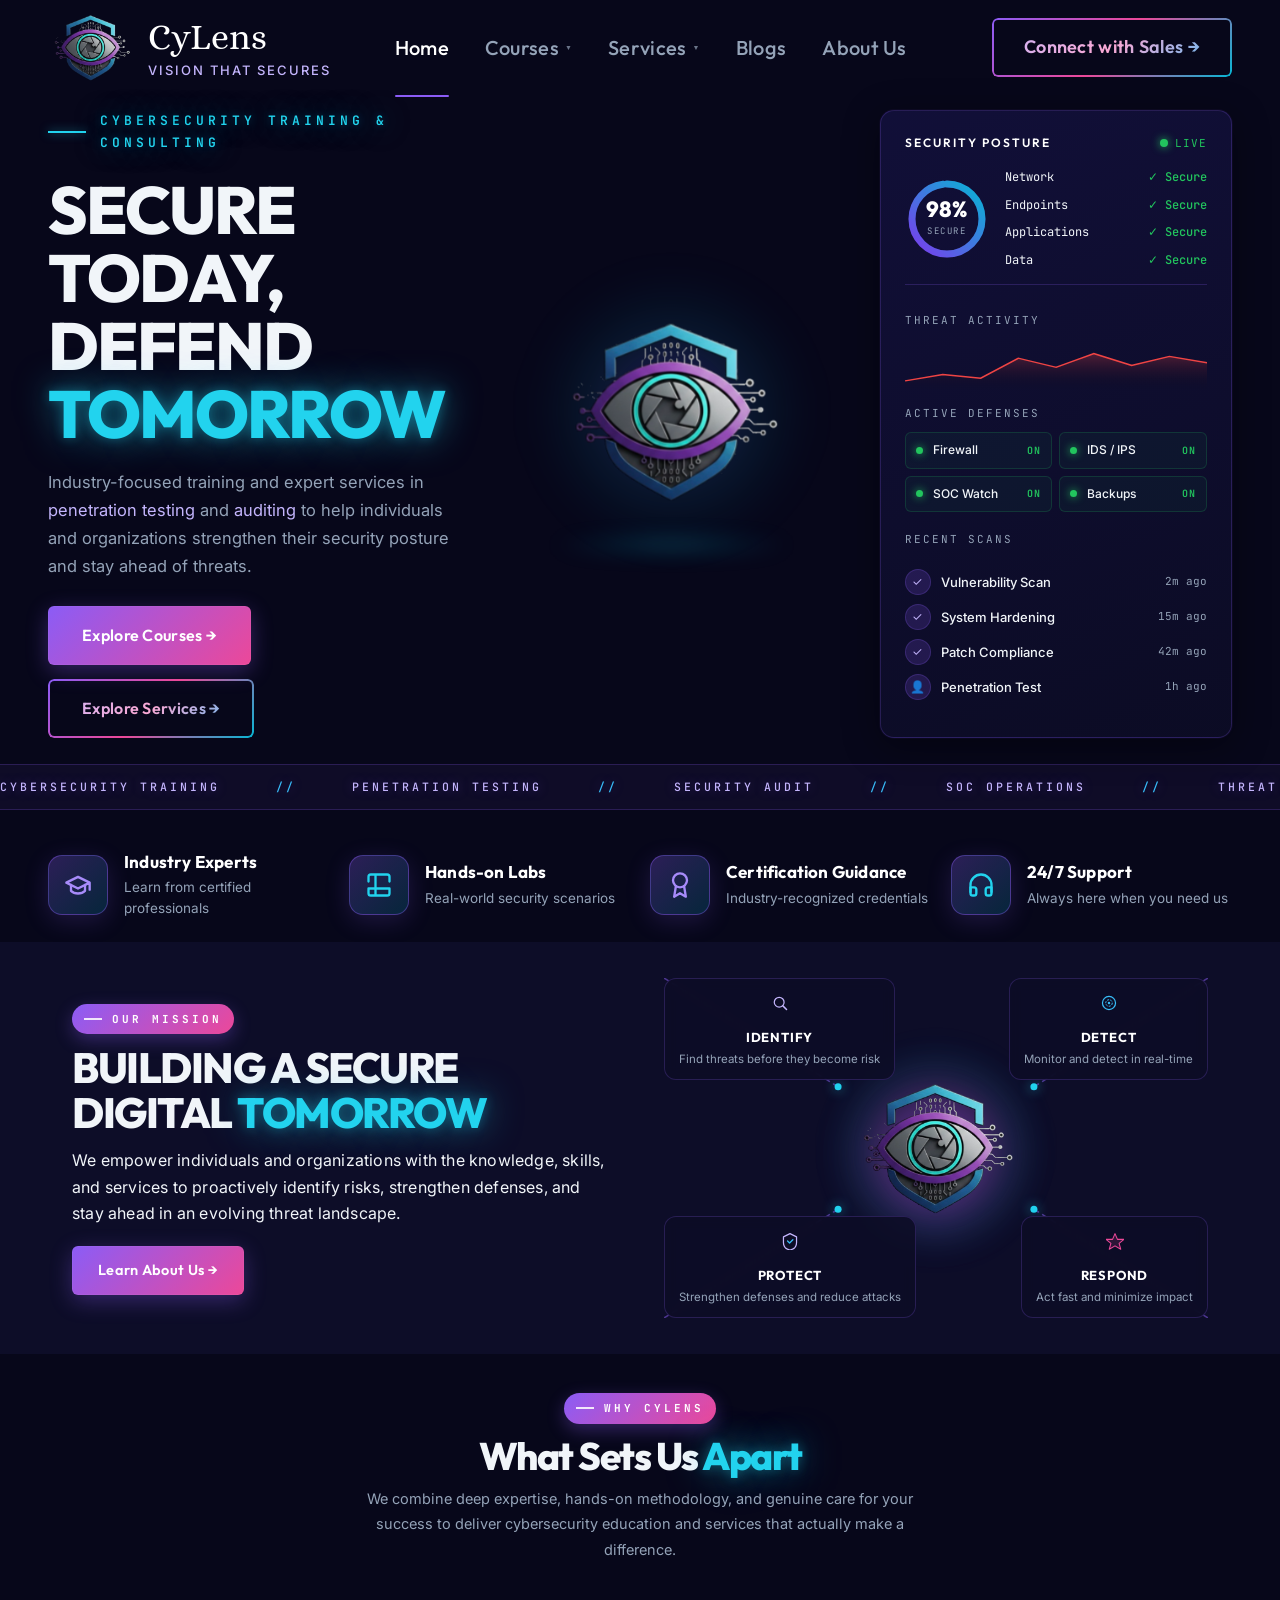
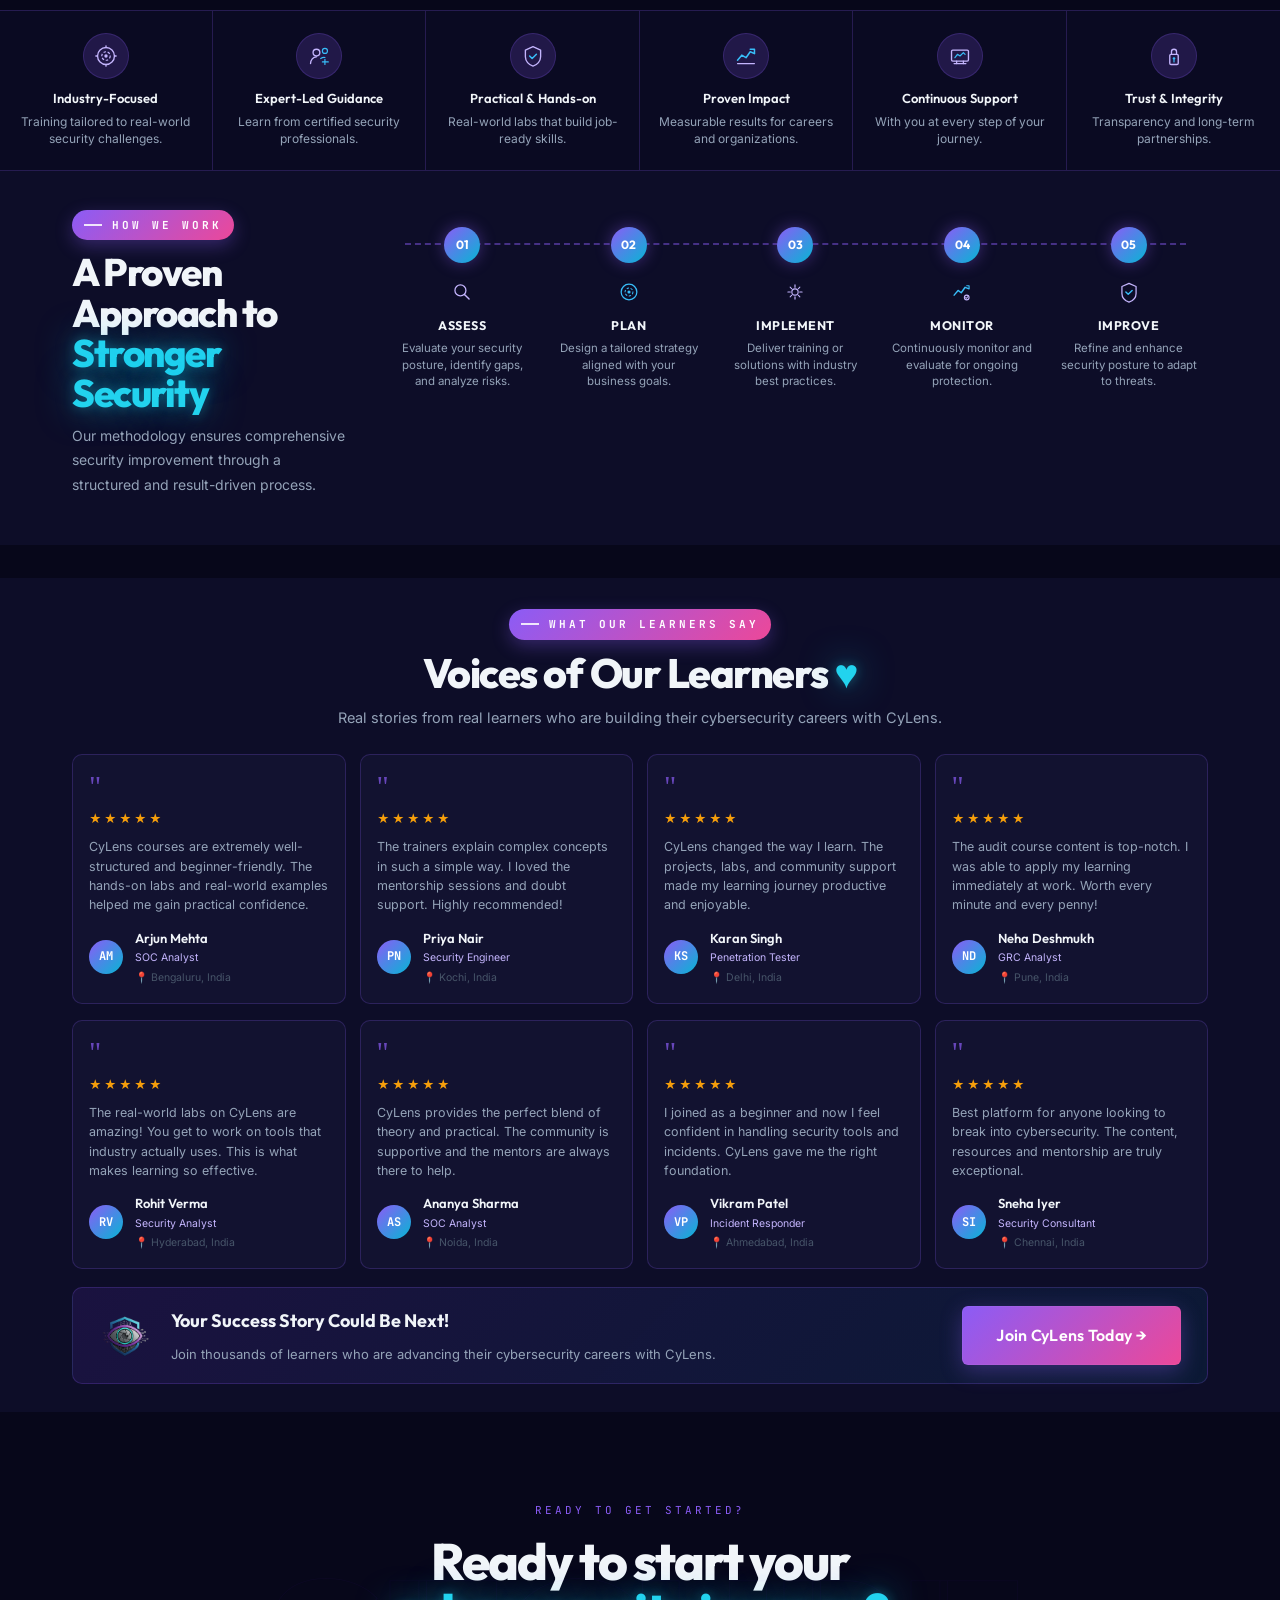
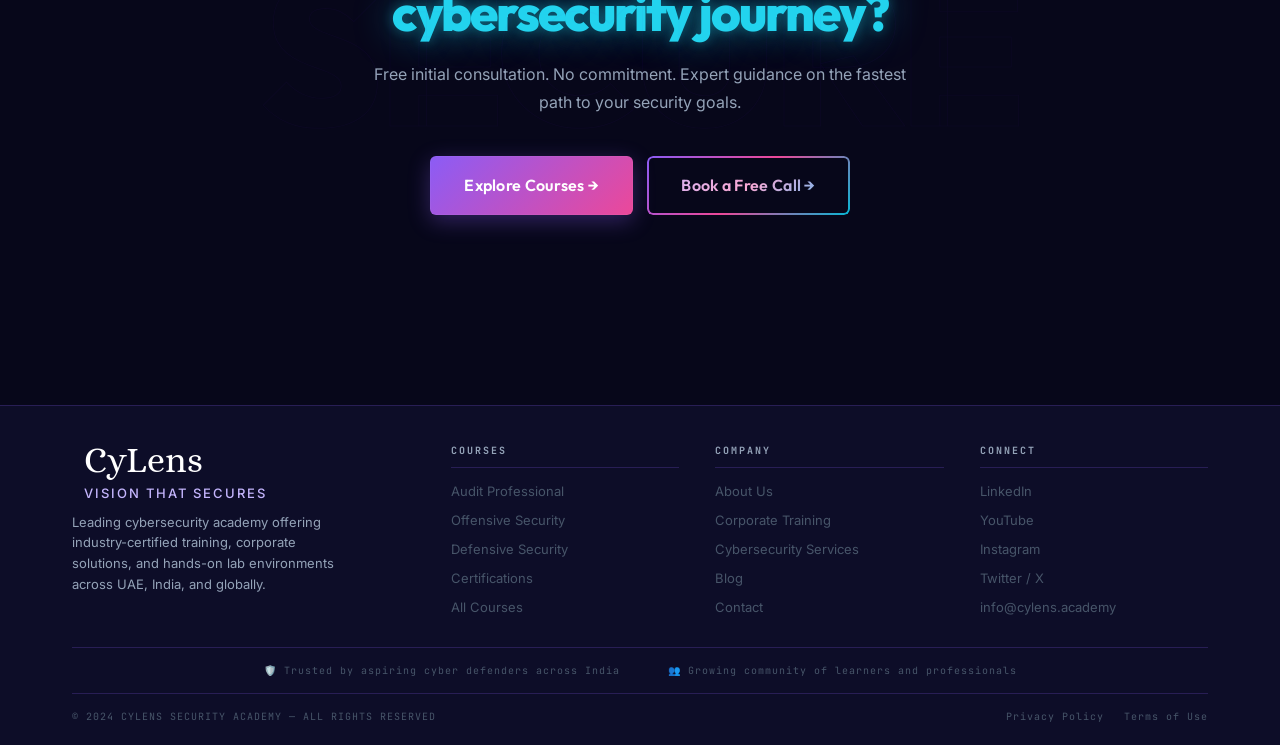
==== index.html @ 7a6d7691 "Home page: 4 viewport-snap screens for consistent layout across desktops Group the home page into fo" ====
<!DOCTYPE html>
<html lang="en" class="snap-home">
<head>
  <meta charset="UTF-8"/>
  <meta name="viewport" content="width=device-width, initial-scale=1.0"/>
  <title>CyLens — Vision That Secures</title>
  <link rel="preconnect" href="https://fonts.googleapis.com"/>
  <link rel="preconnect" href="https://fonts.gstatic.com" crossorigin/>
  <link href="https://fonts.googleapis.com/css2?family=Outfit:wght@300;400;600;700;800&family=Inter:wght@400;500&family=JetBrains+Mono:wght@400;500&display=swap" rel="stylesheet"/>
  <link rel="stylesheet" href="css/style.css"/>
</head>
<body>

<!-- ── NAVIGATION ── -->
<nav class="nav" id="main-nav">
  <a href="index.html" class="nav-logo">
    <img src="img/cylens-logo.png" alt="CyLens Logo" class="nav-logo-img"/>
    <div class="logo-text-wrap">
      <span class="logo-text">CyLens</span>
      <span class="logo-tagline">Vision That Secures</span>
    </div>
  </a>

  <nav class="nav-links" id="nav-links">
    <div class="nav-item">
      <a href="index.html" class="nav-link">Home</a>
    </div>
    <div class="nav-item has-dropdown">
      <button class="nav-trigger">Courses <span class="caret">▼</span></button>
      <div class="dropdown">
        <a href="courses.html">Audit Course</a>
        <a href="courses.html">Offensive Security</a>
        <a href="courses.html">Defensive Security</a>
      </div>
    </div>
    <div class="nav-item has-dropdown">
      <button class="nav-trigger">Services <span class="caret">▼</span></button>
      <div class="dropdown">
        <a href="services.html">Penetration Testing</a>
        <a href="services.html">Security Audit</a>
        <a href="services.html">SOC Services</a>
        <a href="services.html">Consulting</a>
      </div>
    </div>
    <div class="nav-item">
      <a href="blogs.html" class="nav-link">Blogs</a>
    </div>
    <div class="nav-item">
      <a href="about.html" class="nav-link">About Us</a>
    </div>
  </nav>

  <a href="contact.html" class="btn-cta">Connect with Sales →</a>
  <div class="nav-ham" id="nav-ham"><span></span><span></span><span></span></div>
</nav>

<!-- ── HERO ── -->
<section id="hero" class="screen screen-1">
  <div class="hero-main">
  <!-- Col 1: Text -->
  <div>
    <div class="hero-label">Cybersecurity Training &amp; Consulting</div>
    <h1 class="hero-title">
      SECURE TODAY,<br>DEFEND <span class="gradient-text">TOMORROW</span>
    </h1>
    <p class="hero-desc">
      Industry-focused training and expert services in <a href="services.html">penetration testing</a> and
      <a href="services.html">auditing</a> to help individuals and organizations strengthen their security posture
      and stay ahead of threats.
    </p>
    <div class="hero-ctas">
      <a href="courses.html" class="btn-primary">Explore Courses →</a>
      <a href="services.html" class="btn-outline">Explore Services →</a>
    </div>
  </div>

  <!-- Col 2: 3D Coin Logo -->
  <div class="hero-logo-col">
    <div class="cy-coin-wrap">
      <div class="cy-coin-glow"></div>
      <div class="cy-coin">
        <img src="img/cylens-logo.png" class="coin-face coin-front" alt="CyLens"/>
        <img src="img/cylens-logo.png" class="coin-face coin-back" alt="CyLens"/>
      </div>
    </div>
    <div class="hero-logo-platform"></div>
  </div>

  <!-- Col 3: Security Widget -->
  <div class="sec-widget">
    <div class="sw-header">
      <span class="sw-title">Security Posture</span>
      <span class="sw-live">Live</span>
    </div>

    <!-- Gauge -->
    <div class="sw-gauge">
      <div class="gauge-circle-wrap">
        <svg width="72" height="72" viewBox="0 0 72 72">
          <defs>
            <linearGradient id="gaugeGrad" x1="0%" y1="0%" x2="100%" y2="100%">
              <stop offset="0%" stop-color="#7c3aed"/>
              <stop offset="100%" stop-color="#06b6d4"/>
            </linearGradient>
          </defs>
          <!-- Base track -->
          <circle cx="36" cy="36" r="30" fill="none"
            stroke="rgba(124,58,237,0.2)" stroke-width="6"/>
          <!-- Progress (98%) circumference=188.5, 98%=184.7 -->
          <circle cx="36" cy="36" r="30" fill="none"
            stroke="url(#gaugeGrad)" stroke-width="6"
            stroke-dasharray="184.7 3.8"
            stroke-linecap="round"
            transform="rotate(-90 36 36)"/>
        </svg>
        <div class="gauge-center">
          <span class="gauge-pct">98%</span>
          <span class="gauge-lbl">Secure</span>
        </div>
      </div>
      <div class="gauge-rows">
        <div class="gauge-row">
          <span class="gauge-row-label">Network</span>
          <span class="gauge-row-val">✓ Secure</span>
        </div>
        <div class="gauge-row">
          <span class="gauge-row-label">Endpoints</span>
          <span class="gauge-row-val">✓ Secure</span>
        </div>
        <div class="gauge-row">
          <span class="gauge-row-label">Applications</span>
          <span class="gauge-row-val">✓ Secure</span>
        </div>
        <div class="gauge-row">
          <span class="gauge-row-label">Data</span>
          <span class="gauge-row-val">✓ Secure</span>
        </div>
      </div>
    </div>

    <!-- Threat Chart -->
    <div class="sw-section-title">Threat Activity</div>
    <svg class="threat-chart" height="55" viewBox="0 0 200 55" preserveAspectRatio="none">
      <defs>
        <linearGradient id="threatFill" x1="0" y1="0" x2="0" y2="1">
          <stop offset="0%" stop-color="rgba(239,68,68,0.3)"/>
          <stop offset="100%" stop-color="transparent"/>
        </linearGradient>
      </defs>
      <polygon
        points="0,55 0,45 25,38 50,42 75,20 100,30 125,15 150,28 175,18 200,25 200,55"
        fill="url(#threatFill)"/>
      <polyline
        points="0,45 25,38 50,42 75,20 100,30 125,15 150,28 175,18 200,25"
        stroke="#ef4444" stroke-width="1.5" fill="none"/>
    </svg>

    <!-- Active Defenses -->
    <div class="sw-section-title" style="margin-top:14px;">Active Defenses</div>
    <div class="defense-grid">
      <div class="defense-item">
        <span class="defense-dot"></span>
        <span class="defense-label">Firewall</span>
        <span class="defense-status">ON</span>
      </div>
      <div class="defense-item">
        <span class="defense-dot"></span>
        <span class="defense-label">IDS / IPS</span>
        <span class="defense-status">ON</span>
      </div>
      <div class="defense-item">
        <span class="defense-dot"></span>
        <span class="defense-label">SOC Watch</span>
        <span class="defense-status">ON</span>
      </div>
      <div class="defense-item">
        <span class="defense-dot"></span>
        <span class="defense-label">Backups</span>
        <span class="defense-status">ON</span>
      </div>
    </div>

    <!-- Recent Scans -->
    <div class="sw-section-title" style="margin-top:18px;">Recent Scans</div>
    <div class="scan-list">
      <div class="scan-item">
        <div class="scan-icon">✓</div>
        <span class="scan-name">Vulnerability Scan</span>
        <span class="scan-time">2m ago</span>
      </div>
      <div class="scan-item">
        <div class="scan-icon">✓</div>
        <span class="scan-name">System Hardening</span>
        <span class="scan-time">15m ago</span>
      </div>
      <div class="scan-item">
        <div class="scan-icon">✓</div>
        <span class="scan-name">Patch Compliance</span>
        <span class="scan-time">42m ago</span>
      </div>
      <div class="scan-item">
        <div class="scan-icon">👤</div>
        <span class="scan-name">Penetration Test</span>
        <span class="scan-time">1h ago</span>
      </div>
    </div>
  </div>
  </div><!-- /.hero-main -->

  <!-- Marquee (inside hero so it shows in landing view) -->
  <div class="marquee-wrap hero-marquee">
    <div class="marquee-track" id="mtrack-hero"></div>
  </div>

  <!-- Stats Bar (inside hero so it shows in landing view) -->
  <div class="stats-bar">
    <div class="stat-item reveal">
      <div class="stat-icon">
        <svg viewBox="0 0 24 24" fill="none" stroke="#a78bfa" stroke-width="2" stroke-linecap="round" stroke-linejoin="round">
          <path d="M22 10v6M2 10l10-5 10 5-10 5z"/><path d="M6 12v5c3 3 9 3 12 0v-5"/>
        </svg>
      </div>
      <div class="stat-text">
        <strong>Industry Experts</strong>
        <span>Learn from certified professionals</span>
      </div>
    </div>
    <div class="stat-item reveal reveal-d1">
      <div class="stat-icon">
        <svg viewBox="0 0 24 24" fill="none" stroke="#22d3ee" stroke-width="2" stroke-linecap="round" stroke-linejoin="round">
          <path d="M9 3H5a2 2 0 0 0-2 2v4m6-6h10a2 2 0 0 1 2 2v4M9 3v18m0 0h10a2 2 0 0 0 2-2v-4M9 21H5a2 2 0 0 1-2-2v-4m0 0h18"/>
        </svg>
      </div>
      <div class="stat-text">
        <strong>Hands-on Labs</strong>
        <span>Real-world security scenarios</span>
      </div>
    </div>
    <div class="stat-item reveal reveal-d2">
      <div class="stat-icon">
        <svg viewBox="0 0 24 24" fill="none" stroke="#a78bfa" stroke-width="2" stroke-linecap="round" stroke-linejoin="round">
          <circle cx="12" cy="8" r="6"/><path d="M15.477 12.89L17 22l-5-3-5 3 1.523-9.11"/>
        </svg>
      </div>
      <div class="stat-text">
        <strong>Certification Guidance</strong>
        <span>Industry-recognized credentials</span>
      </div>
    </div>
    <div class="stat-item reveal reveal-d3">
      <div class="stat-icon">
        <svg viewBox="0 0 24 24" fill="none" stroke="#22d3ee" stroke-width="2" stroke-linecap="round" stroke-linejoin="round">
          <path d="M3 18v-6a9 9 0 0 1 18 0v6"/><path d="M21 19a2 2 0 0 1-2 2h-1a2 2 0 0 1-2-2v-3a2 2 0 0 1 2-2h3zM3 19a2 2 0 0 0 2 2h1a2 2 0 0 0 2-2v-3a2 2 0 0 0-2-2H3z"/>
        </svg>
      </div>
      <div class="stat-text">
        <strong>24/7 Support</strong>
        <span>Always here when you need us</span>
      </div>
    </div>
  </div>
</section>

<!-- ── SCREEN 2: Mission + What Sets Us Apart + How We Work ── -->
<div class="screen screen-2">

<!-- ── MISSION SECTION ── -->
<section class="section section-dark">
  <div class="mission-grid">
    <div class="reveal">
      <div class="s-label">Our Mission</div>
      <h2 class="s-title">BUILDING A SECURE<br>DIGITAL <span class="cyan">TOMORROW</span></h2>
      <p style="font-family:'Inter',sans-serif;font-size:19px;color:var(--text);line-height:1.78;letter-spacing:0.2px;margin-bottom:32px;max-width:560px;">
        We empower individuals and organizations with the knowledge, skills, and services to proactively
        identify risks, strengthen defenses, and stay ahead in an evolving threat landscape.
      </p>
      <a href="about.html" class="btn-primary">Learn About Us →</a>
    </div>
    <div class="shield-diagram reveal reveal-d2">
      <!-- Dashed connector lines from each card toward the center logo -->
      <svg class="shield-connectors" preserveAspectRatio="none">
        <line x1="0%" y1="0%" x2="32%" y2="32%"/>
        <line x1="100%" y1="0%" x2="68%" y2="32%"/>
        <line x1="0%" y1="100%" x2="32%" y2="68%"/>
        <line x1="100%" y1="100%" x2="68%" y2="68%"/>
        <circle cx="32%" cy="32%" r="3.5"/>
        <circle cx="68%" cy="32%" r="3.5"/>
        <circle cx="32%" cy="68%" r="3.5"/>
        <circle cx="68%" cy="68%" r="3.5"/>
      </svg>

      <!-- IDENTIFY -->
      <div class="quad-card top-left">
        <div class="quad-icon">
          <svg width="22" height="22" viewBox="0 0 22 22" fill="none">
            <circle cx="10" cy="10" r="6" stroke="#c4b5fd" stroke-width="1.5"/>
            <line x1="14.5" y1="14.5" x2="19" y2="19" stroke="#c4b5fd" stroke-width="1.8" stroke-linecap="round"/>
          </svg>
        </div>
        <div class="quad-title">Identify</div>
        <div class="quad-desc">Find threats before they become risk</div>
      </div>
      <!-- DETECT -->
      <div class="quad-card top-right">
        <div class="quad-icon">
          <svg width="22" height="22" viewBox="0 0 22 22" fill="none">
            <circle cx="11" cy="11" r="8" stroke="#38bdf8" stroke-width="1.5"/>
            <circle cx="11" cy="11" r="4" stroke="#38bdf8" stroke-width="1.2" stroke-dasharray="2.5 1.5"/>
            <circle cx="11" cy="11" r="1.5" fill="#38bdf8"/>
          </svg>
        </div>
        <div class="quad-title">Detect</div>
        <div class="quad-desc">Monitor and detect in real-time</div>
      </div>
      <!-- Center logo (hexagon removed; logo is the centerpiece) -->
      <div class="shield-center">
        <img src="img/cylens-logo.png" alt="CyLens"/>
      </div>
      <!-- PROTECT -->
      <div class="quad-card bot-left">
        <div class="quad-icon">
          <svg width="22" height="22" viewBox="0 0 22 22" fill="none">
            <path d="M11 2L3 6v7c0 4.5 3.5 8 8 9 4.5-1 8-4.5 8-9V6L11 2z" stroke="#c4b5fd" stroke-width="1.5" stroke-linejoin="round"/>
            <path d="M8 11l2.5 2.5 4-4" stroke="#38bdf8" stroke-width="1.6" stroke-linecap="round" stroke-linejoin="round"/>
          </svg>
        </div>
        <div class="quad-title">Protect</div>
        <div class="quad-desc">Strengthen defenses and reduce attacks</div>
      </div>
      <!-- RESPOND -->
      <div class="quad-card bot-right">
        <div class="quad-icon">
          <svg width="22" height="22" viewBox="0 0 22 22" fill="none">
            <polygon points="11,2 14,9 22,9 16,14 18,21 11,17 4,21 6,14 0,9 8,9" stroke="#ec4899" stroke-width="1.3" fill="rgba(236,72,153,0.15)" stroke-linejoin="round"/>
          </svg>
        </div>
        <div class="quad-title">Respond</div>
        <div class="quad-desc">Act fast and minimize impact</div>
      </div>
    </div>
  </div>
</section>

<!-- ── FEATURES — WHY CYLENS ── -->
<section class="section" style="padding-bottom:0;">
  <div class="reveal" style="margin-bottom:48px;text-align:center;">
    <div class="s-label" style="justify-content:center;display:inline-flex;">Why CyLens</div>
    <h2 class="s-title" style="text-align:center;">What Sets Us <span class="purple">Apart</span></h2>
    <p class="s-sub" style="text-align:center;margin:0 auto;">We combine deep expertise, hands-on methodology, and genuine care for your success to deliver cybersecurity education and services that actually make a difference.</p>
  </div>
</section>
<div class="features-grid features-grid-row">
  <div class="feature-item reveal">
    <div class="feature-icon">
      <svg viewBox="0 0 26 26" fill="none" xmlns="http://www.w3.org/2000/svg">
        <circle cx="13" cy="13" r="10" stroke="#c4b5fd" stroke-width="1.6"/>
        <circle cx="13" cy="13" r="5" stroke="#c4b5fd" stroke-width="1.4" stroke-dasharray="3 2"/>
        <circle cx="13" cy="13" r="2" fill="#c4b5fd"/>
        <line x1="13" y1="3" x2="13" y2="1" stroke="#c4b5fd" stroke-width="1.5" stroke-linecap="round"/>
        <line x1="13" y1="25" x2="13" y2="23" stroke="#c4b5fd" stroke-width="1.5" stroke-linecap="round"/>
        <line x1="3" y1="13" x2="1" y2="13" stroke="#c4b5fd" stroke-width="1.5" stroke-linecap="round"/>
        <line x1="25" y1="13" x2="23" y2="13" stroke="#c4b5fd" stroke-width="1.5" stroke-linecap="round"/>
      </svg>
    </div>
    <div class="feature-title">Industry-Focused</div>
    <p class="feature-desc">Training tailored to real-world security challenges.</p>
  </div>
  <div class="feature-item reveal reveal-d1">
    <div class="feature-icon">
      <svg viewBox="0 0 26 26" fill="none" xmlns="http://www.w3.org/2000/svg">
        <circle cx="10" cy="9" r="4" stroke="#c4b5fd" stroke-width="1.6"/>
        <circle cx="20" cy="7" r="3" stroke="#38bdf8" stroke-width="1.4"/>
        <path d="M3 22c0-4.4 3.1-8 7-8" stroke="#c4b5fd" stroke-width="1.6" stroke-linecap="round"/>
        <path d="M15 16c1.5-1 3.5-1.5 5-1.2" stroke="#38bdf8" stroke-width="1.4" stroke-linecap="round"/>
        <line x1="17" y1="20" x2="24" y2="20" stroke="#38bdf8" stroke-width="1.4" stroke-linecap="round"/>
        <line x1="20" y1="17" x2="20" y2="23" stroke="#38bdf8" stroke-width="1.4" stroke-linecap="round"/>
      </svg>
    </div>
    <div class="feature-title">Expert-Led Guidance</div>
    <p class="feature-desc">Learn from certified security professionals.</p>
  </div>
  <div class="feature-item reveal reveal-d2">
    <div class="feature-icon">
      <svg viewBox="0 0 26 26" fill="none" xmlns="http://www.w3.org/2000/svg">
        <path d="M13 2L4 6v8c0 5 4 9.5 9 11 5-1.5 9-6 9-11V6L13 2z" stroke="#c4b5fd" stroke-width="1.6" stroke-linejoin="round"/>
        <path d="M9 13l3 3 5-5" stroke="#38bdf8" stroke-width="1.8" stroke-linecap="round" stroke-linejoin="round"/>
      </svg>
    </div>
    <div class="feature-title">Practical &amp; Hands-on</div>
    <p class="feature-desc">Real-world labs that build job-ready skills.</p>
  </div>
  <div class="feature-item reveal">
    <div class="feature-icon">
      <svg viewBox="0 0 26 26" fill="none" xmlns="http://www.w3.org/2000/svg">
        <polyline points="3,18 8,12 13,15 18,8 23,10" stroke="#38bdf8" stroke-width="1.8" stroke-linecap="round" stroke-linejoin="round" fill="none"/>
        <polyline points="18,5 23,5 23,10" stroke="#38bdf8" stroke-width="1.8" stroke-linecap="round" stroke-linejoin="round"/>
        <line x1="3" y1="22" x2="23" y2="22" stroke="#c4b5fd" stroke-width="1.4" stroke-linecap="round"/>
      </svg>
    </div>
    <div class="feature-title">Proven Impact</div>
    <p class="feature-desc">Measurable results for careers and organizations.</p>
  </div>
  <div class="feature-item reveal reveal-d1">
    <div class="feature-icon">
      <svg viewBox="0 0 26 26" fill="none" xmlns="http://www.w3.org/2000/svg">
        <rect x="3" y="6" width="20" height="13" rx="1.5" stroke="#c4b5fd" stroke-width="1.6"/>
        <line x1="9" y1="19" x2="9" y2="22" stroke="#c4b5fd" stroke-width="1.5" stroke-linecap="round"/>
        <line x1="17" y1="19" x2="17" y2="22" stroke="#c4b5fd" stroke-width="1.5" stroke-linecap="round"/>
        <line x1="6" y1="22" x2="20" y2="22" stroke="#c4b5fd" stroke-width="1.5" stroke-linecap="round"/>
        <polyline points="7,15 10,11 13,13 17,9 19,11" stroke="#38bdf8" stroke-width="1.4" stroke-linecap="round" stroke-linejoin="round" fill="none"/>
      </svg>
    </div>
    <div class="feature-title">Continuous Support</div>
    <p class="feature-desc">With you at every step of your journey.</p>
  </div>
  <div class="feature-item reveal reveal-d2">
    <div class="feature-icon">
      <svg viewBox="0 0 26 26" fill="none" xmlns="http://www.w3.org/2000/svg">
        <rect x="8" y="11" width="10" height="12" rx="1.5" stroke="#c4b5fd" stroke-width="1.6"/>
        <path d="M10 11V8a3 3 0 0 1 6 0v3" stroke="#c4b5fd" stroke-width="1.6" stroke-linecap="round"/>
        <circle cx="13" cy="16" r="1.5" fill="#38bdf8"/>
        <line x1="13" y1="17.5" x2="13" y2="20" stroke="#38bdf8" stroke-width="1.4" stroke-linecap="round"/>
      </svg>
    </div>
    <div class="feature-title">Trust &amp; Integrity</div>
    <p class="feature-desc">Transparency and long-term partnerships.</p>
  </div>
</div>

<!-- ── HOW WE WORK ── -->
<section class="section section-dark">
  <div class="how-section-inner">
    <!-- Left: title + description -->
    <div class="how-text reveal">
      <div class="s-label">How We Work</div>
      <h2 class="s-title" style="font-size:clamp(26px,3vw,42px);">A Proven Approach to <span class="purple">Stronger Security</span></h2>
      <p class="s-sub" style="font-size:14px;max-width:100%;">Our methodology ensures comprehensive security improvement through a structured and result-driven process.</p>
    </div>
    <!-- Right: horizontal timeline -->
    <div class="how-timeline">
      <div class="how-timeline-line"></div>
      <div class="how-steps">
        <div class="process-step reveal">
          <div class="step-circle">01</div>
          <div class="step-icon">
            <svg viewBox="0 0 28 28" fill="none" xmlns="http://www.w3.org/2000/svg">
              <circle cx="12" cy="12" r="7" stroke="#c4b5fd" stroke-width="1.6"/>
              <line x1="17.5" y1="17.5" x2="23" y2="23" stroke="#c4b5fd" stroke-width="1.8" stroke-linecap="round"/>
            </svg>
          </div>
          <div class="step-title">Assess</div>
          <p class="step-desc">Evaluate your security posture, identify gaps, and analyze risks.</p>
        </div>
        <div class="process-step reveal reveal-d1">
          <div class="step-circle">02</div>
          <div class="step-icon">
            <svg viewBox="0 0 28 28" fill="none" xmlns="http://www.w3.org/2000/svg">
              <circle cx="14" cy="14" r="10" stroke="#38bdf8" stroke-width="1.6"/>
              <circle cx="14" cy="14" r="5" stroke="#38bdf8" stroke-width="1.3" stroke-dasharray="3 2"/>
              <circle cx="14" cy="14" r="2" fill="#38bdf8"/>
            </svg>
          </div>
          <div class="step-title">Plan</div>
          <p class="step-desc">Design a tailored strategy aligned with your business goals.</p>
        </div>
        <div class="process-step reveal reveal-d2">
          <div class="step-circle">03</div>
          <div class="step-icon">
            <svg viewBox="0 0 28 28" fill="none" xmlns="http://www.w3.org/2000/svg">
              <circle cx="14" cy="14" r="4" stroke="#c4b5fd" stroke-width="1.4"/>
              <path d="M14 5v3M14 20v3M5 14h3M20 14h3" stroke="#c4b5fd" stroke-width="1.5" stroke-linecap="round"/>
              <path d="M7.8 7.8l2.1 2.1M18.1 18.1l2.1 2.1M7.8 20.2l2.1-2.1M18.1 9.9l2.1-2.1" stroke="#c4b5fd" stroke-width="1.3" stroke-linecap="round"/>
            </svg>
          </div>
          <div class="step-title">Implement</div>
          <p class="step-desc">Deliver training or solutions with industry best practices.</p>
        </div>
        <div class="process-step reveal reveal-d3">
          <div class="step-circle">04</div>
          <div class="step-icon">
            <svg viewBox="0 0 28 28" fill="none" xmlns="http://www.w3.org/2000/svg">
              <polyline points="4,18 9,12 13,15 18,8 23,10" stroke="#38bdf8" stroke-width="1.8" stroke-linecap="round" stroke-linejoin="round" fill="none"/>
              <path d="M20 6l3 0 0 3" stroke="#38bdf8" stroke-width="1.5" stroke-linecap="round" stroke-linejoin="round"/>
              <circle cx="20" cy="21" r="3" stroke="#c4b5fd" stroke-width="1.4"/>
              <path d="M18.5 21l1 1 2-2" stroke="#c4b5fd" stroke-width="1.3" stroke-linecap="round" stroke-linejoin="round"/>
            </svg>
          </div>
          <div class="step-title">Monitor</div>
          <p class="step-desc">Continuously monitor and evaluate for ongoing protection.</p>
        </div>
        <div class="process-step reveal reveal-d4">
          <div class="step-circle">05</div>
          <div class="step-icon">
            <svg viewBox="0 0 28 28" fill="none" xmlns="http://www.w3.org/2000/svg">
              <path d="M14 3L5 7v9c0 5.5 4.5 9.5 9 11 4.5-1.5 9-5.5 9-11V7L14 3z" stroke="#c4b5fd" stroke-width="1.6" stroke-linejoin="round"/>
              <path d="M10 14l3 3 5-5" stroke="#38bdf8" stroke-width="1.8" stroke-linecap="round" stroke-linejoin="round"/>
            </svg>
          </div>
          <div class="step-title">Improve</div>
          <p class="step-desc">Refine and enhance security posture to adapt to threats.</p>
        </div>
      </div>
    </div>
  </div>
</section>

</div><!-- /.screen-2 -->

<!-- ── SCREEN 3: Testimonials ── -->
<div class="screen screen-3">

<!-- ── TESTIMONIALS ── -->
<section class="testimonials-section">
  <div class="reveal" style="text-align:center;margin-bottom:12px;">
    <div class="s-label" style="justify-content:center;">What Our Learners Say</div>
    <h2 class="s-title" style="text-align:center;">Voices of Our Learners <span class="purple">♥</span></h2>
    <p class="s-sub" style="text-align:center;margin:0 auto 48px;">Real stories from real learners who are building their cybersecurity careers with CyLens.</p>
  </div>

  <!-- Row 1 -->
  <div class="testi-grid">
    <div class="testi-card reveal">
      <span class="quote-mark">"</span>
      <div class="testi-stars">★★★★★</div>
      <p class="testi-text">CyLens courses are extremely well-structured and beginner-friendly. The hands-on labs and real-world examples helped me gain practical confidence.</p>
      <div class="testi-footer">
        <div class="testi-avatar">AM</div>
        <div>
          <div class="testi-name">Arjun Mehta</div>
          <div class="testi-role">SOC Analyst</div>
          <div class="testi-location">📍 Bengaluru, India</div>
        </div>
      </div>
    </div>
    <div class="testi-card reveal reveal-d1">
      <span class="quote-mark">"</span>
      <div class="testi-stars">★★★★★</div>
      <p class="testi-text">The trainers explain complex concepts in such a simple way. I loved the mentorship sessions and doubt support. Highly recommended!</p>
      <div class="testi-footer">
        <div class="testi-avatar">PN</div>
        <div>
          <div class="testi-name">Priya Nair</div>
          <div class="testi-role">Security Engineer</div>
          <div class="testi-location">📍 Kochi, India</div>
        </div>
      </div>
    </div>
    <div class="testi-card reveal reveal-d2">
      <span class="quote-mark">"</span>
      <div class="testi-stars">★★★★★</div>
      <p class="testi-text">CyLens changed the way I learn. The projects, labs, and community support made my learning journey productive and enjoyable.</p>
      <div class="testi-footer">
        <div class="testi-avatar">KS</div>
        <div>
          <div class="testi-name">Karan Singh</div>
          <div class="testi-role">Penetration Tester</div>
          <div class="testi-location">📍 Delhi, India</div>
        </div>
      </div>
    </div>
    <div class="testi-card reveal reveal-d3">
      <span class="quote-mark">"</span>
      <div class="testi-stars">★★★★★</div>
      <p class="testi-text">The audit course content is top-notch. I was able to apply my learning immediately at work. Worth every minute and every penny!</p>
      <div class="testi-footer">
        <div class="testi-avatar">ND</div>
        <div>
          <div class="testi-name">Neha Deshmukh</div>
          <div class="testi-role">GRC Analyst</div>
          <div class="testi-location">📍 Pune, India</div>
        </div>
      </div>
    </div>
  </div>

  <!-- Row 2 -->
  <div class="testi-row2" style="margin-top:16px;">
    <div class="testi-card reveal">
      <span class="quote-mark">"</span>
      <div class="testi-stars">★★★★★</div>
      <p class="testi-text">The real-world labs on CyLens are amazing! You get to work on tools that industry actually uses. This is what makes learning so effective.</p>
      <div class="testi-footer">
        <div class="testi-avatar">RV</div>
        <div>
          <div class="testi-name">Rohit Verma</div>
          <div class="testi-role">Security Analyst</div>
          <div class="testi-location">📍 Hyderabad, India</div>
        </div>
      </div>
    </div>
    <div class="testi-card reveal reveal-d1">
      <span class="quote-mark">"</span>
      <div class="testi-stars">★★★★★</div>
      <p class="testi-text">CyLens provides the perfect blend of theory and practical. The community is supportive and the mentors are always there to help.</p>
      <div class="testi-footer">
        <div class="testi-avatar">AS</div>
        <div>
          <div class="testi-name">Ananya Sharma</div>
          <div class="testi-role">SOC Analyst</div>
          <div class="testi-location">📍 Noida, India</div>
        </div>
      </div>
    </div>
    <div class="testi-card reveal reveal-d2">
      <span class="quote-mark">"</span>
      <div class="testi-stars">★★★★★</div>
      <p class="testi-text">I joined as a beginner and now I feel confident in handling security tools and incidents. CyLens gave me the right foundation.</p>
      <div class="testi-footer">
        <div class="testi-avatar">VP</div>
        <div>
          <div class="testi-name">Vikram Patel</div>
          <div class="testi-role">Incident Responder</div>
          <div class="testi-location">📍 Ahmedabad, India</div>
        </div>
      </div>
    </div>
    <div class="testi-card reveal reveal-d3">
      <span class="quote-mark">"</span>
      <div class="testi-stars">★★★★★</div>
      <p class="testi-text">Best platform for anyone looking to break into cybersecurity. The content, resources and mentorship are truly exceptional.</p>
      <div class="testi-footer">
        <div class="testi-avatar">SI</div>
        <div>
          <div class="testi-name">Sneha Iyer</div>
          <div class="testi-role">Security Consultant</div>
          <div class="testi-location">📍 Chennai, India</div>
        </div>
      </div>
    </div>
  </div>

  <!-- CTA Banner -->
  <div class="testi-cta reveal" style="margin-top:32px;">
    <div class="testi-cta-text" style="display:flex;align-items:center;gap:20px;">
      <img src="img/cylens-logo.png" alt="CyLens" style="width:52px;height:52px;object-fit:contain;flex-shrink:0;"/>
      <div>
        <h3>Your Success Story Could Be <span class="purple">Next!</span></h3>
        <p>Join thousands of learners who are advancing their cybersecurity careers with CyLens.</p>
      </div>
    </div>
    <a href="courses.html" class="btn-primary">Join CyLens Today →</a>
  </div>
</section>

</div><!-- /.screen-3 -->

<!-- ── SCREEN 4: CTA + Footer ── -->
<div class="screen screen-4">

<!-- ── CTA ── -->
<section id="page-cta">
  <span class="cta-label">Ready to Get Started?</span>
  <h2 class="cta-title s-title">Ready to start your<br><span class="cyan">cybersecurity journey?</span></h2>
  <p class="cta-sub">Free initial consultation. No commitment. Expert guidance on the fastest path to your security goals.</p>
  <div class="cta-btns">
    <a href="courses.html" class="btn-primary">Explore Courses →</a>
    <a href="contact.html" class="btn-outline">Book a Free Call →</a>
  </div>
</section>

<!-- ── FOOTER ── -->
<footer>
  <div class="footer-grid">
    <!-- Col 1 -->
    <div>
      <a href="index.html" class="footer-logo">
        <div class="logo-icon">
          <svg viewBox="0 0 22 22" fill="none">
            <ellipse cx="11" cy="11" rx="9" ry="5.5" stroke="white" stroke-width="1.5"/>
            <circle cx="11" cy="11" r="3.5" fill="white" opacity=".9"/>
            <circle cx="11" cy="11" r="1.5" fill="#07071a"/>
          </svg>
        </div>
        <div class="logo-text-wrap">
          <span class="logo-text">CyLens</span>
          <span class="logo-tagline">Vision That Secures</span>
        </div>
      </a>
      <p class="footer-about">Leading cybersecurity academy offering industry-certified training, corporate solutions, and hands-on lab environments across UAE, India, and globally.</p>
    </div>
    <!-- Col 2 -->
    <div class="footer-col">
      <h4>Courses</h4>
      <a href="courses.html">Audit Professional</a>
      <a href="courses.html">Offensive Security</a>
      <a href="courses.html">Defensive Security</a>
      <a href="courses.html">Certifications</a>
      <a href="courses.html">All Courses</a>
    </div>
    <!-- Col 3 -->
    <div class="footer-col">
      <h4>Company</h4>
      <a href="about.html">About Us</a>
      <a href="corporate.html">Corporate Training</a>
      <a href="services.html">Cybersecurity Services</a>
      <a href="blogs.html">Blog</a>
      <a href="contact.html">Contact</a>
    </div>
    <!-- Col 4 -->
    <div class="footer-col">
      <h4>Connect</h4>
      <a href="#">LinkedIn</a>
      <a href="#">YouTube</a>
      <a href="#">Instagram</a>
      <a href="#">Twitter / X</a>
      <a href="mailto:info@cylens.academy">info@cylens.academy</a>
    </div>
  </div>

  <div class="footer-trust">
    <div class="footer-trust-item">🛡️ Trusted by aspiring cyber defenders across India</div>
    <div class="footer-trust-item">👥 Growing community of learners and professionals</div>
  </div>

  <div class="footer-bottom">
    <span class="footer-copy">© 2024 CYLENS SECURITY ACADEMY — ALL RIGHTS RESERVED</span>
    <div class="footer-legal">
      <a href="#">Privacy Policy</a>
      <a href="#">Terms of Use</a>
    </div>
  </div>
</footer>

</div><!-- /.screen-4 -->

<script src="js/main.js"></script>
<script>
  /* Marquee build */
  buildMarquee('mtrack-hero', [
    'Cybersecurity Training','Penetration Testing','Security Audit',
    'SOC Operations','Threat Detection','Incident Response',
    'Ethical Hacking','Security Consulting','CyLens Academy','Defensive Security'
  ]);
</script>
</body>
</html>
---- css/style.css ----
/* ============================================================
   CYLENS — Global Stylesheet
   Brand: CyLens | "Vision That Secures"
   Colors: Purple/Cyan/Pink on deep-navy dark background
   ============================================================ */

@import url('https://fonts.googleapis.com/css2?family=Alice&display=swap');

/* ── DESIGN TOKENS ── */
:root {
  --bg:           #07071a;
  --surface:      #0d0d28;
  --card:         #121230;
  --purple:       #8b5cf6;
  --purple-light: #c4b5fd;
  --purple-dark:  #6d28d9;
  --cyan:         #06b6d4;
  --cyan-light:   #38bdf8;
  --pink:         #ec4899;
  --text:         #f1f5f9;
  --muted:        #94a3b8;
  --dim:          #475569;
  --border:       rgba(139,92,246,0.22);
  --border2:      rgba(139,92,246,0.55);
  --glow-p:       0 0 36px rgba(139,92,246,0.50);
  --glow-c:       0 0 36px rgba(6,182,212,0.45);
}

/* ── RESET ── */
*, *::before, *::after {
  margin: 0;
  padding: 0;
  box-sizing: border-box;
}
html {
  scroll-behavior: smooth;
  scroll-padding-top: 0;
}
body {
  background: var(--bg);
  color: var(--text);
  font-family: 'Inter', sans-serif;
  font-size: 16px;
  line-height: 1.7;
  overflow-x: hidden;
}

/* ── HOMEPAGE 4-SCREEN LAYOUT ── */
/* Each .screen fills the viewport. Scroll-snap on the html element so
   the page snaps section-by-section while still allowing free scroll
   within a section if its content exceeds the viewport. */
@media (min-width: 1025px) {
  html.snap-home { scroll-snap-type: y proximity; }
  html.snap-home body > .screen,
  html.snap-home body > #hero.screen {
    scroll-snap-align: start;
    scroll-snap-stop: always;
  }
}
.screen {
  min-height: 100vh;
  display: flex;
  flex-direction: column;
  justify-content: center;
  position: relative;
}
/* Screen 1 — Hero, compressed so widget + coin + stats fit in 100vh.
   Existing #hero CSS handles outer layout; we just trim content sizes. */
#hero.screen-1 {
  padding: 110px 48px 24px;
  gap: 18px;
  overflow: hidden;
}
#hero.screen-1 .hero-main {
  gap: 32px;
}
#hero.screen-1 h1.hero-title {
  font-size: clamp(40px, 5.2vw, 68px);
  margin-bottom: 20px;
}
#hero.screen-1 .hero-label {
  font-size: 13px;
  margin-bottom: 22px;
}
#hero.screen-1 .hero-desc {
  font-size: 16.5px;
  line-height: 1.7;
  margin-bottom: 26px;
}
/* Coin */
#hero.screen-1 .cy-coin-wrap,
#hero.screen-1 .cy-coin {
  width: clamp(180px, 26vh, 260px);
  height: clamp(180px, 26vh, 260px);
}
#hero.screen-1 .hero-logo-platform {
  width: 70%; margin-top: 8px;
}
/* Security widget — slim padding + smaller gauge + tighter scans/defenses */
#hero.screen-1 .sec-widget {
  padding: 22px 24px;
  border-radius: 14px;
}
#hero.screen-1 .sw-header { margin-bottom: 14px; }
#hero.screen-1 .sw-title { font-size: 12px; letter-spacing: 2px; }
#hero.screen-1 .sw-live { font-size: 11px; }
#hero.screen-1 .sw-gauge { gap: 16px; margin-bottom: 14px; padding-bottom: 14px; }
#hero.screen-1 .gauge-circle-wrap { width: 84px; height: 84px; }
#hero.screen-1 .gauge-pct { font-size: 22px; }
#hero.screen-1 .gauge-lbl { font-size: 9px; }
#hero.screen-1 .gauge-rows { gap: 7px; }
#hero.screen-1 .gauge-row { font-size: 12px; }
#hero.screen-1 .sw-section-title { margin-top: 12px; margin-bottom: 10px; font-size: 11px; letter-spacing: 2px; }
#hero.screen-1 .threat-chart { height: 50px; }
#hero.screen-1 .defense-grid { gap: 7px; }
#hero.screen-1 .defense-item { padding: 7px 10px; border-radius: 6px; }
#hero.screen-1 .defense-label { font-size: 12px; }
#hero.screen-1 .defense-status { font-size: 10px; }
#hero.screen-1 .defense-dot { width: 7px; height: 7px; }
#hero.screen-1 .scan-list { gap: 9px; margin-top: 10px; }
#hero.screen-1 .scan-icon { width: 26px; height: 26px; font-size: 12px; }
#hero.screen-1 .scan-name { font-size: 13px; }
#hero.screen-1 .scan-time { font-size: 11px; }
/* Stats bar inside screen-1 */
#hero.screen-1 .stats-bar { gap: 20px; }
#hero.screen-1 .stat-item { gap: 16px; }
#hero.screen-1 .stat-icon { width: 60px; height: 60px; border-radius: 14px; }
#hero.screen-1 .stat-icon svg { width: 28px; height: 28px; }
#hero.screen-1 .stat-text strong { font-size: 17px; }
#hero.screen-1 .stat-text span { font-size: 13.5px; }
/* Marquee inside screen-1 — tighter padding */
#hero.screen-1 .hero-marquee { padding: 12px 0; margin-bottom: 18px; }
#hero.screen-1 .m-item { font-size: 11.5px; letter-spacing: 3px; }

/* Screen 2 — Mission + What Sets Us Apart + How We Work — compressed
   so all three fit in a single viewport on common desktop heights. */
.screen-2 .section { padding: 36px 72px; }
.screen-2 .section:last-child { padding-bottom: 48px; }
.screen-2 .mission-grid { gap: 48px; align-items: center; }
.screen-2 .mission-grid h2.s-title { font-size: clamp(30px, 3.3vw, 46px); margin-bottom: 12px; }
.screen-2 .mission-grid p { font-size: 16px !important; line-height: 1.65 !important; margin-bottom: 20px !important; }
.screen-2 .mission-grid .btn-primary { padding: 12px 26px; font-size: 14.5px; }
.screen-2 .shield-diagram { min-height: 340px; }
.screen-2 .shield-center { width: 200px; height: 200px; }
.screen-2 .shield-center img { width: 170px !important; height: 170px !important; }
.screen-2 .shield-center::before { width: 200px; height: 200px; }
.screen-2 .quad-card { min-width: 158px; padding: 12px 14px; }
.screen-2 .quad-icon { font-size: 18px; margin-bottom: 4px; }
.screen-2 .quad-icon svg { width: 18px; height: 18px; }
.screen-2 .quad-title { font-size: 13px; margin-bottom: 3px; letter-spacing: .8px; }
.screen-2 .quad-desc { font-size: 11.5px; line-height: 1.4; }
.screen-2 .s-title { font-size: clamp(28px, 3vw, 42px); margin-bottom: 10px; }
.screen-2 .s-sub { font-size: 14.5px; max-width: 560px; }
.screen-2 .s-label { font-size: 11px; padding: 6px 12px; margin-bottom: 12px; }
.screen-2 .features-grid-row .feature-item { padding: 22px 14px; }
.screen-2 .features-grid-row .feature-icon { width: 46px; height: 46px; margin: 0 auto 8px; }
.screen-2 .features-grid-row .feature-icon svg { width: 22px; height: 22px; }
.screen-2 .features-grid-row .feature-title { font-size: 13px; margin-bottom: 4px; }
.screen-2 .features-grid-row .feature-desc { font-size: 12px; line-height: 1.45; }
.screen-2 .how-section-inner { grid-template-columns: 1fr 3fr; gap: 36px; }
.screen-2 .how-text h2.s-title { font-size: clamp(26px, 3vw, 38px); }
.screen-2 .step-circle { width: 36px; height: 36px; font-size: 12px; margin: 0 auto 14px; }
.screen-2 .step-icon { width: 30px; height: 30px; margin: 0 auto 8px; }
.screen-2 .step-icon svg { width: 22px; height: 22px; }
.screen-2 .step-title { font-size: 12.5px; margin-bottom: 4px; }
.screen-2 .step-desc { font-size: 11.5px; line-height: 1.45; }
.screen-2 .how-timeline-line { top: 36px; }

/* Screen 3 — Testimonials grid, compressed to fit 8 cards + CTA */
.screen-3 .testimonials-section { padding: 28px 72px; width: 100%; }
.screen-3 .s-title { font-size: clamp(28px, 3.2vw, 44px); margin-bottom: 10px; }
.screen-3 .s-sub { font-size: 14.5px; margin: 0 auto 24px !important; }
.screen-3 .s-label { font-size: 11px; padding: 6px 12px; margin-bottom: 12px; }
.screen-3 .testi-grid, .screen-3 .testi-row2 { gap: 14px; }
.screen-3 .testi-card { padding: 16px; }
.screen-3 .testi-card .quote-mark { font-size: 30px; }
.screen-3 .testi-stars { font-size: 12px; margin-bottom: 8px; }
.screen-3 .testi-text { font-size: 12.5px; line-height: 1.55; margin-bottom: 12px; }
.screen-3 .testi-avatar { width: 34px; height: 34px; font-size: 12px; }
.screen-3 .testi-name { font-size: 13px; }
.screen-3 .testi-role, .screen-3 .testi-location { font-size: 10.5px; }
.screen-3 .testi-cta { margin-top: 18px !important; padding: 18px 26px; }
.screen-3 .testi-cta-text h3 { font-size: 18px; }
.screen-3 .testi-cta-text p { font-size: 13px; }

/* Screen 4 — CTA + Footer in one viewport */
.screen-4 { justify-content: space-between; }
.screen-4 #page-cta { padding: 56px 72px 40px; }
.screen-4 .cta-title.s-title { font-size: clamp(32px, 4vw, 56px); }
.screen-4 .cta-sub { font-size: 16px; max-width: 560px; }
.screen-4 footer { padding: 36px 72px 20px; }
.screen-4 .footer-grid { gap: 36px; margin-bottom: 22px; }
.screen-4 .footer-about { font-size: 13px; line-height: 1.6; margin-top: 12px; }
.screen-4 .footer-col h4 { margin-bottom: 12px; padding-bottom: 8px; }
.screen-4 .footer-col a { font-size: 13px; margin-bottom: 7px; }
.screen-4 .footer-trust { padding: 14px 0; margin-bottom: 14px; }
.screen-4 .footer-trust-item { font-size: 10px; }
::-webkit-scrollbar { width: 4px; }
::-webkit-scrollbar-track { background: var(--bg); }
::-webkit-scrollbar-thumb { background: var(--purple); border-radius: 2px; }

/* ================================================================
   NAVIGATION
================================================================ */
.nav {
  position: fixed; top: 0; left: 0; width: 100%; height: 96px;
  padding: 0 48px;
  display: flex; align-items: center; gap: 0;
  z-index: 200;
  transition: background .3s, border-color .3s, backdrop-filter .3s;
  border-bottom: 1px solid transparent;
}
.nav.scrolled {
  background: rgba(7,7,26,.95);
  backdrop-filter: blur(16px);
  border-color: var(--border);
}

/* Logo */
.nav-logo {
  display: flex; align-items: center; gap: 14px;
  text-decoration: none; flex-shrink: 0; margin-right: 12px;
}
.nav-logo-img {
  width: 86px; height: 86px;
  object-fit: contain; flex-shrink: 0;
}
.logo-text-wrap { display: flex; flex-direction: column; gap: 9px; }
.logo-text {
  font-family: 'Alice', serif; font-size: 36px; font-weight: 400;
  color: #fff; line-height: 1;
}
.logo-tagline {
  font-family: 'Inter', sans-serif; font-size: 13px;
  color: var(--purple-light); letter-spacing: 2px; text-transform: uppercase;
  line-height: 1; font-weight: 500;
}

/* Nav links */
.nav-links {
  display: flex; align-items: center; gap: 0; margin: 0 auto;
}
.nav-item { position: relative; }
.nav-link {
  font-family: 'Outfit', sans-serif; font-size: 20px; font-weight: 500;
  letter-spacing: 0.3px;
  color: var(--muted); text-decoration: none;
  display: flex; align-items: center; gap: 6px;
  height: 96px; padding: 0 18px;
  cursor: pointer;
  transition: color .25s;
  white-space: nowrap; position: relative;
  background: none; border: none;
}
.nav-link:hover { color: #fff; }
.nav-link.active { color: #fff; }
.nav-link.active::after {
  content: ''; position: absolute; bottom: -1px; left: 18px; right: 18px;
  height: 2px; background: var(--purple); border-radius: 2px;
}
.nav-trigger {
  font-family: 'Outfit', sans-serif; font-size: 20px; font-weight: 500;
  letter-spacing: 0.3px; color: var(--muted);
  display: flex; align-items: center; gap: 6px;
  height: 96px; padding: 0 18px;
  cursor: pointer; transition: color .25s;
  white-space: nowrap; background: none; border: none;
  position: relative;
}
.nav-trigger:hover { color: #fff; }
.nav-item.active .nav-trigger { color: #fff; }
.nav-item.active .nav-trigger::after {
  content: ''; position: absolute; bottom: -1px; left: 18px; right: 18px;
  height: 2px; background: var(--purple); border-radius: 2px;
}
.caret { font-size: 7px; opacity: .7; transition: transform .25s; }
.nav-item.open .caret { transform: rotate(180deg); }

/* Dropdown */
.dropdown {
  position: absolute; top: 96px; left: 50%;
  transform: translateX(-50%) translateY(-6px);
  background: rgba(11,11,34,.98); border: 1px solid var(--border);
  min-width: 280px; padding: 12px 0;
  opacity: 0; visibility: hidden;
  transition: opacity .22s, visibility .22s, transform .22s;
  backdrop-filter: blur(20px);
  z-index: 300; border-radius: 8px;
  box-shadow: 0 12px 32px rgba(0,0,0,0.5);
}
.nav-item:hover .dropdown,
.nav-item.open .dropdown {
  opacity: 1; visibility: visible;
  transform: translateX(-50%) translateY(0);
}
.dropdown a {
  display: block; padding: 14px 26px;
  font-family: 'Outfit', sans-serif; font-size: 17px; font-weight: 500;
  color: var(--text); text-decoration: none;
  transition: color .2s, background .2s, padding-left .2s;
}
.dropdown a:hover {
  color: #fff; background: rgba(124,58,237,.12); padding-left: 34px;
}

/* CTA Button — gradient border + gradient text */
.btn-cta {
  position: relative;
  font-family: 'Outfit', sans-serif; font-size: 18px; font-weight: 600;
  background: linear-gradient(135deg, #c4b5fd, #f9a8d4, #38bdf8);
  -webkit-background-clip: text; background-clip: text;
  color: transparent; -webkit-text-fill-color: transparent;
  border: none; padding: 14px 32px;
  cursor: pointer; transition: filter .25s, transform .25s;
  white-space: nowrap; text-decoration: none;
  display: inline-flex; align-items: center; gap: 8px;
  flex-shrink: 0; margin-left: auto; border-radius: 6px;
  letter-spacing: 0.3px;
}
.btn-cta::before {
  content: ''; position: absolute; inset: 0;
  border-radius: 6px; padding: 2px;
  background: linear-gradient(135deg, var(--purple), var(--pink), var(--cyan));
  -webkit-mask:
    linear-gradient(#000 0 0) content-box,
    linear-gradient(#000 0 0);
  -webkit-mask-composite: xor;
          mask-composite: exclude;
  pointer-events: none;
}
.btn-cta:hover {
  filter: brightness(1.18) drop-shadow(0 0 14px rgba(236,72,153,0.45));
  transform: translateY(-1px);
}

/* Hamburger */
.nav-ham {
  display: none; flex-direction: column; gap: 5px;
  cursor: pointer; padding: 8px; margin-left: auto;
}
.nav-ham span {
  display: block; width: 22px; height: 1.5px;
  background: var(--purple-light); transition: all .3s;
}
.nav-ham.open span:nth-child(1) { transform: translateY(6.5px) rotate(45deg); }
.nav-ham.open span:nth-child(2) { opacity: 0; }
.nav-ham.open span:nth-child(3) { transform: translateY(-6.5px) rotate(-45deg); }

/* ================================================================
   BUTTONS
================================================================ */
/* Primary CTA: solid brand-gradient fill */
.btn-primary {
  font-family: 'Outfit', sans-serif; font-size: 16px; font-weight: 600;
  color: #fff;
  background: linear-gradient(135deg, var(--purple), var(--pink), var(--cyan));
  background-size: 200% 200%; background-position: 0% 0%;
  border: none; padding: 16px 34px;
  cursor: pointer; border-radius: 6px;
  display: inline-flex; align-items: center; gap: 10px;
  transition: background-position .4s ease, transform .25s, box-shadow .3s;
  text-decoration: none; letter-spacing: 0.3px;
  box-shadow: 0 6px 22px rgba(139,92,246,0.32), 0 0 0 1px rgba(255,255,255,0.04) inset;
}
.btn-primary:hover {
  background-position: 100% 100%;
  transform: translateY(-1px);
  box-shadow: 0 10px 28px rgba(139,92,246,0.55);
}

/* Outline button: gradient border + gradient text (mask trick) */
.btn-outline {
  position: relative;
  font-family: 'Outfit', sans-serif; font-size: 16px; font-weight: 600;
  background: linear-gradient(135deg, #c4b5fd, #f9a8d4, #38bdf8);
  -webkit-background-clip: text; background-clip: text;
  color: transparent; -webkit-text-fill-color: transparent;
  border: none; padding: 16px 34px;
  cursor: pointer; border-radius: 6px;
  display: inline-flex; align-items: center; gap: 10px;
  transition: filter .25s, transform .25s;
  text-decoration: none; letter-spacing: 0.3px;
}
.btn-outline::before {
  content: ''; position: absolute; inset: 0;
  border-radius: 6px; padding: 1.8px;
  background: linear-gradient(135deg, var(--purple), var(--pink), var(--cyan));
  -webkit-mask:
    linear-gradient(#000 0 0) content-box,
    linear-gradient(#000 0 0);
  -webkit-mask-composite: xor;
          mask-composite: exclude;
  pointer-events: none;
}
.btn-outline:hover {
  filter: brightness(1.15) drop-shadow(0 0 12px rgba(139,92,246,0.4));
  transform: translateY(-1px);
}

.btn-cyan {
  font-family: 'Outfit', sans-serif; font-size: 16px; font-weight: 600;
  color: #07071a; background: var(--cyan);
  border: none; padding: 16px 34px;
  cursor: pointer; border-radius: 6px;
  display: inline-flex; align-items: center; gap: 10px;
  transition: all .3s; text-decoration: none;
}
.btn-cyan:hover {
  box-shadow: var(--glow-c); transform: translateY(-1px);
}

/* ================================================================
   CARDS
================================================================ */
.card {
  background: var(--card); border: 1px solid var(--border);
  border-radius: 8px; padding: 28px;
  transition: all .3s;
}
.card:hover {
  border-color: var(--border2); transform: translateY(-2px);
  box-shadow: 0 8px 32px rgba(124,58,237,.12);
}

/* ================================================================
   SECTION UTILITIES
================================================================ */
.section { padding: 84px 72px; }
.section-dark { background: var(--surface); }

.s-label {
  font-family: 'JetBrains Mono', monospace;
  font-size: 12.5px; letter-spacing: 3px; text-transform: uppercase;
  font-weight: 700;
  color: #fff; -webkit-text-fill-color: #fff;
  background: linear-gradient(135deg, var(--purple), var(--pink), var(--cyan));
  background-size: 200% 200%; background-position: 0% 0%;
  border: none;
  padding: 8px 18px;
  border-radius: 20px;
  display: inline-flex; align-items: center; gap: 10px;
  margin-bottom: 18px;
  box-shadow: 0 6px 18px rgba(139,92,246,0.32);
  transition: background-position .5s ease, box-shadow .3s;
}
.s-label:hover {
  background-position: 100% 100%;
  box-shadow: 0 8px 24px rgba(236,72,153,0.4);
}
.s-label::before {
  content: ''; width: 18px; height: 1.5px;
  background: rgba(255,255,255,0.85);
  flex-shrink: 0;
}
.s-label::after { display: none; }

.s-title {
  font-family: 'Outfit', sans-serif;
  font-size: clamp(40px, 5vw, 68px);
  font-weight: 800; line-height: 1.05;
  letter-spacing: -1.5px; margin-bottom: 18px;
}
.s-title .cyan,
.s-title .purple {
  color: #22d3ee; -webkit-text-fill-color: #22d3ee;
  background: none;
  text-shadow: 0 0 36px rgba(34,211,238,0.55), 0 0 12px rgba(34,211,238,0.32);
}

.s-sub {
  font-family: 'Inter', sans-serif; font-size: 19px;
  color: var(--muted); line-height: 1.75; max-width: 620px;
}

/* ── BADGES ── */
.badge {
  font-family: 'JetBrains Mono', monospace;
  font-size: 9px; letter-spacing: 2px; text-transform: uppercase;
  padding: 4px 10px; border-radius: 3px; display: inline-block;
}
.badge-purple {
  color: var(--purple-light);
  background: rgba(124,58,237,.12);
  border: 1px solid rgba(124,58,237,.3);
}
.badge-cyan {
  color: var(--cyan-light);
  background: rgba(6,182,212,.12);
  border: 1px solid rgba(6,182,212,.3);
}
.badge-teal {
  color: #2dd4bf;
  background: rgba(45,212,191,.1);
  border: 1px solid rgba(45,212,191,.3);
}

/* ── REVEAL ANIMATION ── */
.reveal {
  opacity: 0; transform: translateY(20px);
  transition: opacity .7s ease, transform .7s ease;
}
.reveal.in { opacity: 1; transform: translateY(0); }
.reveal-d1 { transition-delay: .1s; }
.reveal-d2 { transition-delay: .2s; }
.reveal-d3 { transition-delay: .3s; }
.reveal-d4 { transition-delay: .4s; }

/* ── PAGE HERO (inner pages) ── */
.page-hero {
  min-height: 52vh; display: flex; flex-direction: column;
  justify-content: flex-end;
  padding: 140px 80px 70px;
  position: relative; overflow: hidden;
  border-bottom: 1px solid var(--border);
}
.page-hero::before {
  content: ''; position: absolute; top: 0; right: 0;
  width: 60%; height: 100%;
  background: radial-gradient(ellipse 70% 80% at 85% 30%, rgba(124,58,237,.12) 0%, transparent 70%);
  pointer-events: none;
}
.breadcrumb {
  font-family: 'JetBrains Mono', monospace;
  font-size: 10px; color: var(--dim);
  display: flex; align-items: center; gap: 8px;
  margin-bottom: 24px; position: relative; z-index: 1;
}
.breadcrumb a { color: var(--dim); text-decoration: none; transition: color .2s; }
.breadcrumb a:hover { color: var(--purple-light); }
.page-hero h1 {
  font-family: 'Outfit', sans-serif;
  font-size: clamp(48px, 8vw, 92px);
  font-weight: 800; line-height: .92;
  letter-spacing: -2.5px;
  position: relative; z-index: 1;
}
.page-hero .purple-sub {
  font-family: 'Outfit', sans-serif;
  font-size: 20px; font-weight: 600;
  color: var(--purple-light);
  margin-top: 16px; margin-bottom: 12px;
  position: relative; z-index: 1;
}
.page-hero .sub-text {
  font-family: 'Inter', sans-serif; font-size: 15px;
  color: var(--muted); max-width: 500px;
  line-height: 1.75; position: relative; z-index: 1;
}

/* ── MARQUEE ── */
.marquee-wrap {
  border-top: 1px solid var(--border);
  border-bottom: 1px solid var(--border);
  padding: 18px 0; overflow: hidden;
  background: rgba(139,92,246,.06);
}
.marquee-track {
  display: flex; gap: 56px; white-space: nowrap;
  animation: marquee 30s linear infinite;
}
.marquee-track:hover { animation-play-state: paused; }
@keyframes marquee { from { transform: translateX(0); } to { transform: translateX(-50%); } }
.m-item {
  font-family: 'JetBrains Mono', monospace;
  font-size: 13px; letter-spacing: 3.5px; color: var(--purple-light);
  text-transform: uppercase; font-weight: 500;
  display: flex; align-items: center; gap: 56px;
  text-shadow: 0 0 12px rgba(139,92,246,0.35);
}
.m-item::after { content: '//'; color: var(--cyan-light); }

/* ================================================================
   FOOTER
================================================================ */
footer {
  background: var(--surface);
  border-top: 1px solid var(--border);
  padding: 70px 80px 32px;
}
.footer-grid {
  display: grid; grid-template-columns: 1.5fr 1fr 1fr 1fr;
  gap: 48px; margin-bottom: 32px;
}
.footer-logo { display: flex; align-items: center; gap: 12px; text-decoration: none; }
.footer-about {
  font-family: 'Inter', sans-serif; font-size: 14px;
  color: var(--muted); line-height: 1.75;
  max-width: 270px; margin-top: 16px;
}
.footer-col h4 {
  font-family: 'JetBrains Mono', monospace;
  font-size: 10px; letter-spacing: 2px;
  text-transform: uppercase; color: var(--muted);
  margin-bottom: 18px; padding-bottom: 10px;
  border-bottom: 1px solid var(--border);
}
.footer-col a {
  display: block; font-family: 'Inter', sans-serif;
  font-size: 14px; color: var(--dim);
  text-decoration: none; margin-bottom: 10px;
  transition: color .2s;
}
.footer-col a:hover { color: var(--purple-light); }
.footer-trust {
  display: flex; justify-content: center; gap: 48px;
  padding: 20px 0; flex-wrap: wrap;
  border-top: 1px solid var(--border);
  border-bottom: 1px solid var(--border);
  margin-bottom: 22px;
}
.footer-trust-item {
  font-family: 'JetBrains Mono', monospace; font-size: 10px;
  color: var(--dim); letter-spacing: 1px;
  display: flex; align-items: center; gap: 8px;
}
.footer-bottom {
  display: flex; justify-content: space-between;
  align-items: center; flex-wrap: wrap; gap: 12px;
}
.footer-copy {
  font-family: 'JetBrains Mono', monospace;
  font-size: 10px; color: var(--dim); letter-spacing: 1px;
}
.footer-legal { display: flex; gap: 20px; }
.footer-legal a {
  font-family: 'JetBrains Mono', monospace;
  font-size: 10px; letter-spacing: 1px;
  color: var(--dim); text-decoration: none; transition: color .2s;
}
.footer-legal a:hover { color: var(--purple-light); }

/* ================================================================
   HOMEPAGE — HERO
================================================================ */
#hero {
  display: flex; flex-direction: column;
  justify-content: center; gap: 28px;
  min-height: 100vh; padding: 120px 48px 28px;
}
.hero-main {
  display: grid; grid-template-columns: 1.18fr 1fr 1fr;
  gap: 40px; align-items: stretch;
  margin-bottom: 8px;
}
/* Break the marquee out of the hero's horizontal padding so it spans full width */
.hero-marquee {
  margin-left: -48px; margin-right: -48px;
  border-radius: 0;
  border: none;
  border-top: 1px solid var(--border);
  border-bottom: 1px solid var(--border);
  margin-bottom: 24px;
}

.hero-label {
  font-family: 'JetBrains Mono', monospace;
  font-size: 15px; letter-spacing: 4px; text-transform: uppercase;
  color: #22d3ee; -webkit-text-fill-color: #22d3ee;
  text-shadow: 0 0 28px rgba(34,211,238,0.5), 0 0 8px rgba(34,211,238,0.3);
  font-weight: 600;
  display: inline-flex; align-items: center; gap: 14px;
  margin-bottom: 28px;
}
.hero-label::before {
  content: ''; width: 38px; height: 1.5px;
  background: #22d3ee;
  box-shadow: 0 0 10px rgba(34,211,238,0.6);
  flex-shrink: 0;
}

h1.hero-title {
  font-family: 'Outfit', sans-serif;
  font-size: clamp(50px, 6.2vw, 84px);
  font-weight: 800; line-height: 1.02;
  letter-spacing: -2px; margin-bottom: 26px;
}
.hero-title .gradient-text {
  color: #22d3ee; -webkit-text-fill-color: #22d3ee;
  background: none;
  text-shadow: 0 0 36px rgba(34,211,238,0.55), 0 0 12px rgba(34,211,238,0.32);
}

.hero-desc {
  font-family: 'Inter', sans-serif; font-size: 19px;
  color: var(--muted); line-height: 1.78;
  max-width: 540px; margin-bottom: 36px;
}
.hero-desc a { color: var(--purple-light); text-decoration: none; }
.hero-desc a:hover { text-decoration: underline; }

.hero-ctas { display: flex; gap: 14px; flex-wrap: wrap; align-items: center; }

/* ── Shield Graphic ── */
.shield-wrap {
  position: relative; display: flex;
  align-items: center; justify-content: center;
  padding: 40px;
}
.shield-outer {
  width: 280px; height: 320px; position: relative;
  background: linear-gradient(160deg, rgba(124,58,237,.15), rgba(6,182,212,.1));
  clip-path: polygon(50% 0%, 95% 15%, 100% 50%, 95% 85%, 50% 100%, 5% 85%, 0% 50%, 5% 15%);
  display: flex; align-items: center; justify-content: center;
  box-shadow: 0 0 60px rgba(124,58,237,.25), inset 0 0 40px rgba(6,182,212,.05);
  animation: shield-pulse 4s ease-in-out infinite;
  z-index: 2;
  border: 1.5px solid rgba(124,58,237,.4);
}
@keyframes shield-pulse {
  0%, 100% { box-shadow: 0 0 60px rgba(124,58,237,.25); }
  50% { box-shadow: 0 0 90px rgba(124,58,237,.45), 0 0 120px rgba(6,182,212,.15); }
}
.shield-eye { width: 140px; }

.shield-platform {
  position: absolute; bottom: 20px; left: 50%;
  transform: translateX(-50%);
  width: 200px; height: 20px;
  background: radial-gradient(ellipse at center, rgba(6,182,212,.4), transparent 70%);
  filter: blur(8px);
  z-index: 1;
}
.shield-ring {
  position: absolute; border-radius: 50%;
  border: 1px solid rgba(124,58,237,.2);
}
.shield-ring.ring-1 {
  width: 340px; height: 340px;
  animation: ring-spin 16s linear infinite;
}
.shield-ring.ring-2 {
  width: 400px; height: 400px;
  animation: ring-spin 24s linear infinite reverse;
}
@keyframes ring-spin {
  from { transform: rotate(0deg); }
  to { transform: rotate(360deg); }
}

/* ── HERO 3D COIN LOGO ── */
.hero-logo-col {
  display: flex; flex-direction: column; align-items: center;
  justify-content: center; position: relative;
}
.cy-coin-wrap {
  position: relative; width: 280px; height: 280px;
}
/* Glow lives on a sibling — NOT on the 3D element (filter flattens preserve-3d) */
.cy-coin-glow {
  position: absolute; inset: -20px;
  border-radius: 50%;
  background: radial-gradient(ellipse, rgba(124,58,237,.35) 0%, rgba(6,182,212,.1) 40%, transparent 70%);
  filter: blur(22px);
  pointer-events: none; z-index: 0;
}
.cy-coin {
  width: 280px; height: 280px;
  position: relative; z-index: 1;
  transform-style: preserve-3d;
  animation: cy-spin 7s linear infinite;
  /* NO filter here — filter destroys preserve-3d */
}
.coin-face {
  position: absolute; inset: 0;
  width: 100%; height: 100%;
  object-fit: contain;
  backface-visibility: hidden;
  -webkit-backface-visibility: hidden;
}
.coin-back { transform: rotateY(180deg); }
/* perspective() inside the keyframe = most reliable cross-browser */
@keyframes cy-spin {
  0%   { transform: perspective(800px) rotateY(0deg); }
  100% { transform: perspective(800px) rotateY(360deg); }
}
.hero-logo-platform {
  width: 220px; height: 18px; margin-top: 12px;
  background: radial-gradient(ellipse, rgba(6,182,212,.35) 0%, transparent 70%);
  filter: blur(10px); z-index: 0;
}

/* ── Security Widget ── */
.sec-widget {
  background: linear-gradient(160deg, rgba(18,16,58,.95), rgba(12,12,37,.95));
  border: 1px solid var(--border);
  border-radius: 16px; padding: 32px 30px; backdrop-filter: blur(10px);
  box-shadow: 0 8px 36px rgba(0,0,0,0.4), 0 0 0 1px rgba(139,92,246,0.06);
  align-self: stretch;
  display: flex; flex-direction: column;
}
/* Active Defenses inside widget */
.defense-grid {
  display: grid; grid-template-columns: 1fr 1fr;
  gap: 10px;
}
.defense-item {
  display: flex; align-items: center; gap: 10px;
  padding: 10px 12px;
  background: rgba(34,197,94,0.05);
  border: 1px solid rgba(34,197,94,0.18);
  border-radius: 8px;
}
.defense-dot {
  width: 8px; height: 8px; border-radius: 50%;
  background: #22c55e; box-shadow: 0 0 8px #22c55e;
  flex-shrink: 0;
}
.defense-label {
  font-family: 'Inter', sans-serif; font-size: 13px;
  color: var(--text); flex: 1; font-weight: 500;
}
.defense-status {
  font-family: 'JetBrains Mono', monospace; font-size: 11px;
  color: #22c55e; letter-spacing: 1px; font-weight: 600;
}
.sw-header {
  display: flex; justify-content: space-between;
  align-items: center; margin-bottom: 22px;
}
.sw-title {
  font-family: 'Outfit', sans-serif; font-size: 13.5px;
  font-weight: 600; letter-spacing: 2.5px; text-transform: uppercase;
  color: #fff;
}
.sw-live {
  font-family: 'JetBrains Mono', monospace; font-size: 12px;
  color: #22c55e; display: flex; align-items: center; gap: 7px;
  letter-spacing: 1px; text-transform: uppercase;
}
.sw-live::before {
  content: ''; width: 8px; height: 8px; border-radius: 50%;
  background: #22c55e; box-shadow: 0 0 8px #22c55e;
  animation: blink 1.5s infinite;
}
@keyframes blink { 0%, 100% { opacity: 1; } 50% { opacity: .3; } }

.sw-gauge {
  display: flex; align-items: center; gap: 20px;
  margin-bottom: 22px; padding-bottom: 22px;
  border-bottom: 1px solid var(--border);
}
.gauge-circle-wrap {
  position: relative; width: 100px; height: 100px;
  display: flex; align-items: center; justify-content: center;
  flex-shrink: 0;
}
.gauge-circle-wrap svg {
  position: absolute; top: 0; left: 0;
  width: 100%; height: 100%;
}
.gauge-center {
  display: flex; flex-direction: column; align-items: center;
  justify-content: center; position: relative; z-index: 1;
}
.gauge-pct {
  font-family: 'Outfit', sans-serif; font-size: 26px;
  font-weight: 800; color: #fff; line-height: 1;
}
.gauge-lbl {
  font-family: 'JetBrains Mono', monospace; font-size: 10px;
  color: var(--muted); letter-spacing: 1.5px; text-transform: uppercase;
  margin-top: 4px;
}
.gauge-rows { display: flex; flex-direction: column; gap: 10px; flex: 1; }
.gauge-row {
  display: flex; justify-content: space-between;
  align-items: center; gap: 10px;
  font-family: 'JetBrains Mono', monospace; font-size: 13px;
}
.gauge-row-label { color: var(--text); }
.gauge-row-val {
  color: #22c55e; display: flex; align-items: center; gap: 5px;
  font-weight: 500;
}

.sw-section-title {
  font-family: 'JetBrains Mono', monospace;
  font-size: 12px; letter-spacing: 2.5px;
  text-transform: uppercase; color: var(--muted);
  margin-bottom: 14px; margin-top: 18px;
}

.threat-chart { width: 100%; height: 72px; }

.scan-list { display: flex; flex-direction: column; gap: 14px; margin-top: 14px; }
.scan-item {
  display: flex; justify-content: space-between;
  align-items: center; gap: 10px;
}
.scan-icon {
  width: 32px; height: 32px; border-radius: 50%;
  background: rgba(139,92,246,.18); border: 1px solid var(--border);
  display: flex; align-items: center; justify-content: center;
  font-size: 14px; flex-shrink: 0; color: var(--purple-light);
}
.scan-name {
  font-family: 'Inter', sans-serif; font-size: 14.5px;
  color: var(--text); flex: 1; font-weight: 500;
}
.scan-time {
  font-family: 'JetBrains Mono', monospace; font-size: 11.5px;
  color: var(--muted);
}

/* ================================================================
   HOMEPAGE — STATS (inside hero, NOT a table — separated items)
================================================================ */
.stats-bar {
  display: grid; grid-template-columns: repeat(4, 1fr);
  gap: 28px;
  border: none; border-radius: 0;
  background: transparent;
  padding: 6px 0 0;
}
.stat-item {
  padding: 0; border: none;
  display: flex; align-items: center; gap: 22px;
  background: transparent;
}
.stat-icon {
  width: 80px; height: 80px; border-radius: 18px;
  background: linear-gradient(135deg, rgba(139,92,246,.28), rgba(6,182,212,.18));
  border: 1px solid rgba(139,92,246,0.4);
  flex-shrink: 0; display: flex; align-items: center; justify-content: center;
  box-shadow: 0 6px 24px rgba(139,92,246,0.18);
}
.stat-icon svg { width: 38px; height: 38px; }
.stat-text {
  display: flex; flex-direction: column; gap: 6px;
}
.stat-text strong {
  display: block; font-family: 'Outfit', sans-serif;
  font-size: 22px; font-weight: 700; color: #fff;
  letter-spacing: 0.2px; line-height: 1.15;
}
.stat-text span {
  font-family: 'Inter', sans-serif; font-size: 16px; color: var(--muted);
  line-height: 1.5;
}

/* ================================================================
   HOMEPAGE — MISSION SECTION
================================================================ */
.mission-grid {
  display: grid; grid-template-columns: 1fr 1fr;
  gap: 80px; align-items: center;
}

.shield-diagram {
  position: relative; display: flex;
  align-items: center; justify-content: center;
  min-height: 460px;
}
/* Center logo (no more hexagon clip) */
.shield-center {
  width: 260px; height: 260px;
  background: transparent;
  clip-path: none;
  border: none;
  display: flex; align-items: center; justify-content: center;
  z-index: 1; position: relative;
}
.shield-center::before {
  content: '';
  position: absolute; inset: 0;
  border-radius: 50%;
  background: radial-gradient(circle, rgba(139,92,246,0.32) 0%, rgba(236,72,153,0.16) 35%, rgba(6,182,212,0.10) 55%, transparent 75%);
  filter: blur(14px);
  z-index: -1;
}
.shield-center img {
  width: 220px !important; height: 220px !important;
  object-fit: contain;
  filter: drop-shadow(0 6px 28px rgba(139,92,246,0.45));
}
.shield-center-text {
  font-family: 'Outfit', sans-serif; font-size: 13px;
  font-weight: 700; color: var(--purple-light);
  text-align: center; letter-spacing: 1px;
}
.quad-card {
  position: absolute;
  background: rgba(13,13,38,0.88);
  border: 1px solid var(--border);
  border-radius: 12px;
  padding: 16px 20px; min-width: 180px; text-align: center;
  backdrop-filter: blur(6px);
  transition: border-color .3s, transform .3s, box-shadow .3s;
  z-index: 2;
}
.quad-card:hover {
  border-color: rgba(139,92,246,0.6);
  transform: translateY(-2px);
  box-shadow: 0 8px 24px rgba(139,92,246,0.18);
}
.quad-card.top-left  { top: 0; left: 0; }
.quad-card.top-right { top: 0; right: 0; }
.quad-card.bot-left  { bottom: 0; left: 0; }
.quad-card.bot-right { bottom: 0; right: 0; }
.quad-icon { font-size: 22px; margin-bottom: 8px; }
.quad-title {
  font-family: 'Outfit', sans-serif; font-size: 16px;
  font-weight: 700; color: #fff;
  -webkit-text-fill-color: #fff;
  background: none;
  letter-spacing: 1px;
  text-transform: uppercase; margin-bottom: 5px;
}
.quad-desc {
  font-family: 'Inter', sans-serif; font-size: 13px;
  color: var(--muted); line-height: 1.5;
}

/* Dashed connector lines from each quad card toward center logo */
.shield-connectors {
  position: absolute; inset: 0;
  width: 100%; height: 100%;
  pointer-events: none;
  z-index: 0;
}
.shield-connectors line {
  stroke: rgba(139,92,246,0.5);
  stroke-width: 1.5;
  stroke-dasharray: 5 5;
  stroke-linecap: round;
}
.shield-connectors circle {
  fill: #22d3ee;
  filter: drop-shadow(0 0 6px rgba(34,211,238,0.7));
  animation: connector-pulse 2.4s ease-in-out infinite;
}
.shield-connectors circle:nth-child(6) { animation-delay: .3s; }
.shield-connectors circle:nth-child(7) { animation-delay: .6s; }
.shield-connectors circle:nth-child(8) { animation-delay: .9s; }
@keyframes connector-pulse {
  0%, 100% { opacity: .9; }
  50%      { opacity: .35; }
}

/* ================================================================
   HOMEPAGE — FEATURES GRID
================================================================ */
.features-grid {
  display: grid; grid-template-columns: repeat(3, 1fr);
  gap: 1px; background: var(--border);
}
/* Single-row 6-col variant for "What Sets Us Apart" */
.features-grid-row {
  grid-template-columns: repeat(6, 1fr);
  background: #0a0a22;
  border-top: 1px solid var(--border);
  border-bottom: 1px solid var(--border);
}
.features-grid-row .feature-item {
  padding: 34px 18px; text-align: center;
  background: #0a0a22;
  display: flex; flex-direction: column; align-items: center;
  border-right: 1px solid var(--border);
}
.features-grid-row .feature-item:last-child { border-right: none; }
.features-grid-row .feature-icon {
  width: 60px; height: 60px; margin: 0 auto 16px;
}
.features-grid-row .feature-icon svg { width: 30px; height: 30px; }
.features-grid-row .feature-title { font-size: 15.5px; margin-bottom: 8px; }
.features-grid-row .feature-desc { font-size: 13.5px; line-height: 1.55; }

.feature-item {
  background: var(--bg); padding: 36px;
  position: relative; overflow: hidden;
  isolation: isolate;
  transition: transform .9s cubic-bezier(.2,.7,.2,1), box-shadow .9s cubic-bezier(.2,.7,.2,1);
  cursor: pointer;
}
/* Slow-whoosh gradient overlay — fades + pans in on hover */
.feature-item::after {
  content: ''; position: absolute; inset: 0;
  background: linear-gradient(135deg, var(--purple), var(--pink), var(--cyan));
  background-size: 220% 220%;
  background-position: 0% 0%;
  opacity: 0;
  transition: opacity .9s ease, background-position 1.2s ease;
  z-index: 0; pointer-events: none;
}
.feature-item::before {
  content: ''; position: absolute; top: 0; left: 0;
  width: 0; height: 2px; background: rgba(255,255,255,0.6);
  transition: width .9s ease;
  z-index: 2;
}
.feature-item > * { position: relative; z-index: 1; }
.feature-item:hover::after {
  opacity: 1;
  background-position: 100% 100%;
}
.feature-item:hover::before { width: 100%; }
.feature-item:hover {
  transform: translateY(-4px);
  box-shadow: 0 14px 38px rgba(139,92,246,0.42);
}
.feature-icon {
  width: 56px; height: 56px; border-radius: 50%;
  background: rgba(139,92,246,.18); border: 1px solid var(--border);
  display: flex; align-items: center; justify-content: center;
  margin-bottom: 20px;
  transition: background .8s ease, border-color .8s ease;
}
.feature-icon svg { width: 28px; height: 28px; transition: filter .8s ease; }
.feature-item:hover .feature-icon {
  background: rgba(255,255,255,0.22);
  border-color: rgba(255,255,255,0.45);
}
.feature-item:hover .feature-icon svg { filter: brightness(0) invert(1); }
.feature-title {
  font-family: 'Outfit', sans-serif; font-size: 19px; font-weight: 600;
  margin-bottom: 10px; color: var(--text);
  transition: color .7s ease;
}
.feature-desc {
  font-family: 'Inter', sans-serif; font-size: 16px;
  color: var(--muted); line-height: 1.7;
  transition: color .7s ease;
}
.feature-item:hover .feature-title { color: #fff; }
.feature-item:hover .feature-desc { color: rgba(255,255,255,0.92); }

/* ================================================================
   HOMEPAGE — PROCESS / HOW WE WORK
================================================================ */
.how-grid {
  display: grid; grid-template-columns: 1fr 2.8fr;
  gap: 60px; align-items: center;
}
.process-wrap { position: relative; overflow: hidden; }
.process-line {
  position: absolute; top: 20px; left: 20px; right: 20px;
  height: 0;
  border-top: 2px dashed rgba(139,92,246,0.4);
  z-index: 0;
}
.process-steps {
  display: grid; grid-template-columns: repeat(5, 1fr);
  position: relative; z-index: 1; gap: 8px;
}
.process-step { text-align: center; padding: 0 8px; }
.step-circle {
  width: 44px; height: 44px; border-radius: 50%;
  background: linear-gradient(135deg, var(--purple), var(--cyan));
  display: flex; align-items: center; justify-content: center;
  margin: 0 auto 20px;
  font-family: 'Outfit', sans-serif; font-size: 13px;
  font-weight: 700; color: #fff;
  position: relative; z-index: 2;
  box-shadow: 0 0 16px rgba(139,92,246,0.4);
}
.step-icon {
  display: flex; align-items: center; justify-content: center;
  width: 36px; height: 36px; margin: 0 auto 10px;
}
.step-icon svg { width: 28px; height: 28px; }
.step-title {
  font-family: 'Outfit', sans-serif; font-size: 14.5px; font-weight: 700;
  margin-bottom: 8px; color: var(--text); text-transform: uppercase;
  letter-spacing: 0.5px;
}
.step-desc {
  font-family: 'Inter', sans-serif; font-size: 12.5px;
  color: var(--muted); line-height: 1.6;
}

/* Combined how-we-work layout */
.how-section-inner {
  display: grid; grid-template-columns: 1fr 3fr;
  gap: 60px; align-items: start;
}
.how-text { }
.how-timeline { position: relative; padding-top: 20px; }
.how-timeline-line {
  position: absolute; top: 42px; left: 22px; right: 22px;
  border-top: 2px dashed rgba(139,92,246,0.45);
  z-index: 0;
}
.how-steps {
  display: grid; grid-template-columns: repeat(5, 1fr);
  position: relative; z-index: 1; gap: 8px;
}

/* ================================================================
   HOMEPAGE — TESTIMONIALS
================================================================ */
.testimonials-section {
  background: var(--surface); padding: 100px 80px;
}
.testi-grid {
  display: grid; grid-template-columns: repeat(4, 1fr);
  gap: 16px; margin-bottom: 16px;
}
.testi-row2 {
  display: grid; grid-template-columns: repeat(4, 1fr);
  gap: 16px;
}
.testi-card {
  background: var(--card); border: 1px solid var(--border);
  border-radius: 10px; padding: 24px; position: relative;
  transition: border-color .3s;
}
.testi-card:hover { border-color: var(--border2); }
.quote-mark {
  font-size: 44px; color: rgba(139,92,246,0.7); line-height: 1;
  margin-bottom: 8px; font-family: Georgia, serif;
  display: block;
}
.testi-text {
  font-family: 'Inter', sans-serif;
  font-size: 15px; color: var(--muted);
  line-height: 1.75; margin-bottom: 16px;
}
.testi-stars {
  color: #f59e0b; font-size: 13px; letter-spacing: 2px;
  margin-bottom: 14px;
}
.testi-footer { display: flex; align-items: center; gap: 12px; }
.testi-avatar {
  width: 40px; height: 40px; border-radius: 50%;
  background: linear-gradient(135deg, var(--purple), var(--cyan));
  display: flex; align-items: center; justify-content: center;
  font-family: 'JetBrains Mono', monospace; font-size: 12px;
  font-weight: 700; color: #fff; flex-shrink: 0;
}
.testi-name {
  font-family: 'Outfit', sans-serif; font-size: 14px; font-weight: 600;
  color: var(--text);
}
.testi-role {
  font-family: 'Inter', sans-serif; font-size: 11px;
  color: var(--purple-light);
}
.testi-location {
  font-family: 'Inter', sans-serif; font-size: 11px;
  color: var(--dim); display: flex; align-items: center; gap: 4px;
  margin-top: 2px;
}

.testi-cta {
  margin-top: 32px;
  background: linear-gradient(135deg, rgba(124,58,237,.12), rgba(6,182,212,.08));
  border: 1px solid var(--border); border-radius: 10px;
  padding: 28px 40px;
  display: flex; justify-content: space-between;
  align-items: center; gap: 24px; flex-wrap: wrap;
}
.testi-cta-text h3 {
  font-family: 'Outfit', sans-serif; font-size: 22px; font-weight: 700;
  color: var(--text);
}
.testi-cta-text p {
  font-family: 'Inter', sans-serif; font-size: 14px;
  color: var(--muted); margin-top: 6px;
}

/* ================================================================
   HOMEPAGE — CTA SECTION
================================================================ */
#page-cta {
  text-align: center; padding: 120px 80px;
  position: relative; overflow: hidden;
}
#page-cta::before {
  content: 'SECURE'; position: absolute; top: 50%; left: 50%;
  transform: translate(-50%, -50%);
  font-family: 'Outfit', sans-serif;
  font-size: clamp(80px, 16vw, 240px); font-weight: 800;
  color: transparent;
  -webkit-text-stroke: 1px rgba(124,58,237,.04);
  letter-spacing: -6px; white-space: nowrap;
  pointer-events: none; user-select: none;
}
.cta-label {
  font-family: 'JetBrains Mono', monospace; font-size: 11px;
  letter-spacing: 3px; text-transform: uppercase;
  color: var(--purple); margin-bottom: 16px; display: block;
}
.cta-title {
  font-family: 'Outfit', sans-serif;
  font-size: clamp(38px, 6vw, 80px);
  font-weight: 800; letter-spacing: -2px;
  margin-bottom: 22px; line-height: 1.0;
}
.cta-sub {
  font-family: 'Inter', sans-serif; font-size: 15px;
  color: var(--muted); max-width: 360px;
  margin: 0 auto 40px; line-height: 1.75;
}
.cta-btns { display: flex; justify-content: center; gap: 14px; flex-wrap: wrap; }

/* ================================================================
   COURSES PAGE
================================================================ */
.courses-hero {
  text-align: center; padding: 160px 80px 80px;
  position: relative; overflow: hidden;
  border-bottom: 1px solid var(--border);
}
.courses-hero::before {
  content: ''; position: absolute; left: 0; top: 50%;
  transform: translateY(-50%);
  width: 120px; height: 2px;
  background: linear-gradient(90deg, transparent, var(--purple));
  pointer-events: none;
}
.courses-hero::after {
  content: ''; position: absolute; right: 0; top: 50%;
  transform: translateY(-50%);
  width: 120px; height: 2px;
  background: linear-gradient(90deg, var(--cyan), transparent);
  pointer-events: none;
}
.courses-hero h1 {
  font-family: 'Outfit', sans-serif;
  font-size: clamp(48px, 8vw, 96px);
  font-weight: 800; letter-spacing: -3px;
  margin-bottom: 20px; line-height: .95;
}
.gradient-text-pc {
  color: #22d3ee; -webkit-text-fill-color: #22d3ee;
  background: none;
  text-shadow: 0 0 36px rgba(34,211,238,0.55), 0 0 12px rgba(34,211,238,0.32);
}
.courses-hero p {
  font-family: 'Inter', sans-serif; font-size: 16px;
  color: var(--muted); max-width: 560px;
  margin: 0 auto; line-height: 1.75;
}

.courses-grid {
  display: grid; grid-template-columns: repeat(3, 1fr);
  gap: 24px; padding: 60px 80px 0;
}

.course-card {
  background: var(--card); border: 1px solid var(--border);
  border-radius: 12px; overflow: hidden;
  display: flex; flex-direction: column;
  transition: all .35s; cursor: pointer;
}
.course-card:hover {
  border-color: var(--border2); transform: translateY(-4px);
  box-shadow: 0 16px 48px rgba(124,58,237,.15);
}
.cc-icon-wrap {
  padding: 28px 28px 0; display: flex; align-items: flex-start; gap: 16px;
}
.cc-icon {
  width: 64px; height: 64px; flex-shrink: 0;
  background: rgba(124,58,237,.1); border: 1px solid var(--border);
  border-radius: 10px; display: flex; align-items: center; justify-content: center;
}
.cc-icon svg { width: 36px; height: 36px; }
.cc-body { padding: 20px 28px; flex: 1; }
.cc-title {
  font-family: 'Outfit', sans-serif; font-size: 22px; font-weight: 700;
  margin-bottom: 10px; line-height: 1.25; color: var(--text);
}
.cc-desc {
  font-family: 'Inter', sans-serif; font-size: 16px;
  color: var(--muted); line-height: 1.7; margin-bottom: 20px;
}
.cc-features { list-style: none; display: flex; flex-direction: column; gap: 8px; }
.cc-feature {
  display: flex; align-items: center; gap: 8px;
  font-family: 'Inter', sans-serif; font-size: 13px; color: var(--muted);
}
.cc-feature::before {
  content: '✓'; color: var(--cyan-light);
  font-family: 'JetBrains Mono', monospace; font-size: 11px;
  font-weight: 700; flex-shrink: 0;
}
.cc-footer {
  padding: 20px 28px; border-top: 1px solid var(--border);
  background: var(--surface);
}
.btn-view {
  display: block; text-align: center; padding: 12px;
  font-family: 'Outfit', sans-serif; font-size: 13px; font-weight: 600;
  border-radius: 4px; cursor: pointer;
  transition: all .3s; text-decoration: none;
}
.btn-view-cyan {
  border: 1.5px solid var(--cyan); color: var(--cyan);
}
.btn-view-cyan:hover { background: var(--cyan); color: #07071a; }
.btn-view-purple {
  border: 1.5px solid var(--purple); color: var(--purple-light);
}
.btn-view-purple:hover { background: var(--purple); color: #fff; }

.course-features-bar {
  display: flex; justify-content: center; gap: 0;
  border-top: 1px solid var(--border);
  border-bottom: 1px solid var(--border);
  background: var(--surface); margin: 60px 0 0;
}
.cfb-item {
  flex: 1; padding: 28px 20px; text-align: center;
  border-right: 1px solid var(--border);
  display: flex; flex-direction: column;
  align-items: center; gap: 10px;
}
.cfb-item:last-child { border-right: none; }
.cfb-icon {
  width: 40px; height: 40px; border-radius: 50%;
  background: rgba(124,58,237,.1);
  border: 1px solid var(--border);
  display: flex; align-items: center; justify-content: center;
  font-size: 18px;
}
.cfb-title {
  font-family: 'Outfit', sans-serif; font-size: 13px; font-weight: 600;
  color: var(--text);
}
.cfb-desc {
  font-family: 'Inter', sans-serif; font-size: 11px;
  color: var(--muted); margin-top: 2px;
}

.courses-cta {
  margin: 40px 80px 80px;
  background: linear-gradient(135deg, rgba(124,58,237,.1), rgba(6,182,212,.06));
  border: 1px solid var(--border); border-radius: 12px;
  padding: 48px;
  display: flex; justify-content: space-between;
  align-items: center; gap: 24px; flex-wrap: wrap;
}
.courses-cta h3 {
  font-family: 'Outfit', sans-serif; font-size: 26px; font-weight: 700;
  color: var(--text); margin-bottom: 8px;
}
.courses-cta p {
  font-family: 'Inter', sans-serif; font-size: 15px; color: var(--muted);
}

/* ================================================================
   ABOUT PAGE
================================================================ */
.about-hero-inner {
  display: grid; grid-template-columns: 1fr 1fr;
  gap: 60px; align-items: center; width: 100%;
}
.about-shield-col {
  display: flex; justify-content: center; align-items: center;
}

.about-body-section {
  display: grid; grid-template-columns: 1fr 1fr;
  gap: 80px; align-items: start;
  padding: 100px 80px;
}
.team-image {
  aspect-ratio: 4/3;
  background: var(--card); border: 1px solid var(--border);
  border-radius: 10px; overflow: hidden;
  display: flex; align-items: center; justify-content: center;
  position: relative;
}
.team-image canvas {
  position: absolute; top: 0; left: 0; width: 100%; height: 100%;
}

.values-grid {
  display: grid; grid-template-columns: repeat(2, 1fr);
  gap: 16px; margin-top: 32px;
}
.value-card {
  background: var(--card); border: 1px solid var(--border);
  border-radius: 8px; padding: 20px;
  display: flex; gap: 14px; align-items: flex-start;
  transition: border-color .3s;
}
.value-card:hover { border-color: var(--border2); }
.val-icon {
  width: 44px; height: 44px; flex-shrink: 0;
  background: rgba(124,58,237,.12); border: 1px solid var(--border);
  border-radius: 10px; display: flex; align-items: center; justify-content: center;
  font-size: 20px;
}
.val-title {
  font-family: 'Outfit', sans-serif; font-size: 15px; font-weight: 600;
  margin-bottom: 5px; color: var(--text);
}
.val-desc {
  font-family: 'Inter', sans-serif; font-size: 13px;
  color: var(--muted); line-height: 1.65;
}

.mv-grid {
  display: grid; grid-template-columns: 1fr 1fr; gap: 20px;
}
.mv-card {
  background: var(--card); border: 1px solid var(--border);
  border-radius: 8px; padding: 32px;
  transition: border-color .3s;
}
.mv-card:hover { border-color: var(--border2); }
.mv-icon {
  width: 52px; height: 52px; border-radius: 50%;
  background: rgba(124,58,237,.12); border: 1px solid var(--border);
  display: flex; align-items: center; justify-content: center;
  font-size: 24px; margin-bottom: 20px;
}
.mv-title {
  font-family: 'Outfit', sans-serif; font-size: 18px; font-weight: 700;
  margin-bottom: 12px; color: var(--text);
}
.mv-desc {
  font-family: 'Inter', sans-serif; font-size: 14px;
  color: var(--muted); line-height: 1.75;
}

.about-stats {
  display: grid; grid-template-columns: repeat(4, 1fr);
  background: var(--surface);
  border-top: 1px solid var(--border);
  border-bottom: 1px solid var(--border);
}
.as-item {
  padding: 36px; text-align: center;
  border-right: 1px solid var(--border);
}
.as-item:last-child { border-right: none; }
.as-num {
  font-family: 'Outfit', sans-serif;
  font-size: clamp(32px, 4vw, 52px); font-weight: 800;
  color: var(--purple-light); display: block; margin-bottom: 6px;
}
.as-label {
  font-family: 'JetBrains Mono', monospace;
  font-size: 10px; letter-spacing: 2px;
  text-transform: uppercase; color: var(--muted);
}

/* ================================================================
   SERVICES PAGE
================================================================ */
.svc-grid {
  display: grid; grid-template-columns: repeat(3, 1fr);
  gap: 1px; background: var(--border);
}
.svc-card {
  background: var(--bg); padding: 44px;
  position: relative; overflow: hidden;
  cursor: pointer; transition: background .3s;
}
.svc-card::before {
  content: ''; position: absolute; top: 0; left: 0;
  width: 0; height: 3px;
  background: linear-gradient(90deg, var(--purple), var(--cyan));
  transition: width .4s;
}
.svc-card:hover { background: var(--surface); }
.svc-card:hover::before { width: 100%; }
.svc-num {
  font-family: 'JetBrains Mono', monospace; font-size: 10px;
  letter-spacing: 2px; color: var(--dim);
  margin-bottom: 20px; display: block;
}
.svc-icon {
  width: 52px; height: 52px;
  background: rgba(124,58,237,.1); border: 1px solid var(--border);
  border-radius: 10px; display: flex; align-items: center; justify-content: center;
  margin-bottom: 20px; font-size: 24px;
}
.svc-name {
  font-family: 'Outfit', sans-serif; font-size: 20px; font-weight: 700;
  margin-bottom: 10px; color: var(--text);
}
.svc-desc {
  font-family: 'Inter', sans-serif; font-size: 15px;
  color: var(--muted); line-height: 1.75;
}
.svc-arrow {
  position: absolute; bottom: 28px; right: 28px;
  color: var(--purple); font-size: 20px;
  opacity: 0; transition: opacity .3s;
}
.svc-card:hover .svc-arrow { opacity: 1; }

/* ================================================================
   CONTACT PAGE
================================================================ */
.contact-section { padding: 80px; }
.contact-grid {
  display: grid; grid-template-columns: 1fr 1.4fr;
  gap: 60px; align-items: start;
}
.info-title {
  font-family: 'Outfit', sans-serif; font-size: 24px; font-weight: 700;
  margin-bottom: 12px; color: var(--text);
}
.info-sub {
  font-family: 'Inter', sans-serif; font-size: 14px;
  color: var(--muted); line-height: 1.75; margin-bottom: 36px;
}
.contact-detail {
  display: flex; gap: 14px; margin-bottom: 24px;
  align-items: flex-start;
}
.cd-icon {
  width: 40px; height: 40px; flex-shrink: 0;
  background: rgba(124,58,237,.12); border: 1px solid var(--border);
  border-radius: 8px; display: flex; align-items: center; justify-content: center;
  font-size: 18px; color: var(--purple-light);
}
.cd-label {
  font-family: 'JetBrains Mono', monospace; font-size: 9px;
  letter-spacing: 2px; text-transform: uppercase;
  color: var(--dim); display: block; margin-bottom: 4px;
}
.cd-val {
  font-family: 'Inter', sans-serif; font-size: 14px; color: var(--muted);
}

.contact-form {
  background: var(--card); border: 1px solid var(--border);
  border-radius: 12px; padding: 36px;
}
.contact-form h3 {
  font-family: 'Outfit', sans-serif; font-size: 22px; font-weight: 700;
  margin-bottom: 24px; color: var(--text);
}
.form-group { margin-bottom: 20px; }
.form-label {
  font-family: 'JetBrains Mono', monospace; font-size: 10px;
  letter-spacing: 1.5px; text-transform: uppercase;
  color: var(--muted); display: block; margin-bottom: 8px;
}
.form-input, .form-select, .form-textarea {
  width: 100%; background: rgba(7,7,26,.8);
  border: 1px solid var(--border); color: var(--text);
  padding: 12px 16px; font-family: 'Inter', sans-serif; font-size: 14px;
  border-radius: 4px; outline: none;
  transition: border-color .25s;
}
.form-input:focus, .form-select:focus, .form-textarea:focus {
  border-color: rgba(124,58,237,.5);
}
.form-textarea { min-height: 130px; resize: vertical; }
.form-select {
  appearance: none; cursor: pointer;
  background-image: url("data:image/svg+xml,%3Csvg xmlns='http://www.w3.org/2000/svg' width='10' height='6'%3E%3Cpath d='M0 0l5 6 5-6z' fill='%237c3aed'/%3E%3C/svg%3E");
  background-repeat: no-repeat; background-position: right 14px center;
}
.form-submit {
  width: 100%; background: var(--purple); color: #fff;
  font-family: 'Outfit', sans-serif; font-size: 14px; font-weight: 600;
  padding: 14px; border: none; border-radius: 4px;
  cursor: pointer; transition: all .3s;
  display: flex; align-items: center; justify-content: center; gap: 8px;
}
.form-submit:hover {
  background: var(--purple-light); box-shadow: var(--glow-p);
  transform: translateY(-1px);
}

.offices-grid {
  display: grid; grid-template-columns: repeat(3, 1fr); gap: 20px;
}
.office-card {
  background: var(--card); border: 1px solid var(--border);
  border-radius: 8px; padding: 28px;
  transition: border-color .3s;
}
.office-card:hover { border-color: var(--border2); }
.office-city {
  font-family: 'JetBrains Mono', monospace; font-size: 10px;
  letter-spacing: 3px; text-transform: uppercase;
  color: var(--purple-light); margin-bottom: 12px;
}
.office-addr {
  font-family: 'Inter', sans-serif; font-size: 13px;
  color: var(--muted); line-height: 1.7;
}

/* ================================================================
   CORPORATE PAGE
================================================================ */
.corp-benefits {
  display: grid; grid-template-columns: repeat(3, 1fr); gap: 20px;
}
.corp-ben {
  background: var(--card); border: 1px solid var(--border);
  border-radius: 8px; padding: 32px; transition: border-color .3s;
}
.corp-ben:hover { border-color: var(--border2); }
.corp-icon { font-size: 28px; margin-bottom: 14px; display: block; }
.corp-title {
  font-family: 'Outfit', sans-serif; font-size: 17px; font-weight: 600;
  margin-bottom: 8px; color: var(--text);
}
.corp-desc {
  font-family: 'Inter', sans-serif; font-size: 13px;
  color: var(--muted); line-height: 1.7;
}

.industries-grid {
  display: grid; grid-template-columns: repeat(3, 1fr);
  gap: 1px; background: var(--border);
}
.ind-box {
  background: var(--bg); padding: 32px 24px;
  text-align: center; transition: background .3s; cursor: pointer;
}
.ind-box:hover { background: var(--surface); }
.ind-icon { font-size: 36px; margin-bottom: 12px; display: block; }
.ind-box span {
  display: block;
  font-family: 'JetBrains Mono', monospace; font-size: 10px;
  letter-spacing: 2px; color: var(--muted); text-transform: uppercase;
}

.packages-grid {
  display: grid; grid-template-columns: repeat(3, 1fr); gap: 20px;
}
.pkg {
  background: var(--card); border: 1px solid var(--border);
  border-radius: 10px; padding: 36px;
  position: relative; transition: border-color .3s;
}
.pkg.featured {
  border-color: rgba(124,58,237,.45);
  background: linear-gradient(180deg, rgba(124,58,237,.08), var(--card));
}
.pkg-popular {
  position: absolute; top: -1px; left: 50%;
  transform: translateX(-50%);
  background: linear-gradient(90deg, var(--purple), var(--cyan));
  color: #fff; font-family: 'JetBrains Mono', monospace;
  font-size: 9px; letter-spacing: 2px; text-transform: uppercase;
  padding: 5px 16px; border-radius: 0 0 6px 6px;
}
.pkg-name {
  font-family: 'Outfit', sans-serif; font-size: 20px; font-weight: 700;
  margin-bottom: 8px; color: var(--text);
}
.pkg-desc {
  font-family: 'Inter', sans-serif; font-size: 13px;
  color: var(--muted); margin-bottom: 24px; line-height: 1.6;
}
.pkg-features { list-style: none; margin: 0 0 28px; }
.pkg-features li {
  font-family: 'Inter', sans-serif; font-size: 13.5px;
  color: var(--muted); padding: 9px 0;
  border-bottom: 1px solid var(--border);
  display: flex; align-items: center; gap: 10px;
}
.pkg-features li::before {
  content: '✓'; color: var(--cyan-light);
  font-family: 'JetBrains Mono', monospace; font-size: 11px;
  font-weight: 700; flex-shrink: 0;
}

/* Corporate 4-step process */
.corp-process {
  display: grid; grid-template-columns: repeat(4, 1fr); gap: 24px;
}
.cp-step {
  background: var(--card); border: 1px solid var(--border);
  border-radius: 8px; padding: 28px; text-align: center;
  transition: border-color .3s;
}
.cp-step:hover { border-color: var(--border2); }
.cp-num {
  font-family: 'Outfit', sans-serif; font-size: 40px; font-weight: 800;
  color: rgba(124,58,237,.2); line-height: 1; margin-bottom: 12px;
}
.cp-icon { font-size: 28px; margin-bottom: 12px; display: block; }
.cp-title {
  font-family: 'Outfit', sans-serif; font-size: 16px; font-weight: 600;
  margin-bottom: 8px; color: var(--text);
}
.cp-desc {
  font-family: 'Inter', sans-serif; font-size: 13px;
  color: var(--muted); line-height: 1.65;
}

/* FAQ */
.faq-item { border-bottom: 1px solid var(--border); }
.faq-q {
  padding: 20px 0; display: flex;
  justify-content: space-between; align-items: center;
  cursor: pointer; font-size: 15px; font-weight: 500;
  transition: color .2s; font-family: 'Inter', sans-serif;
  color: var(--text);
}
.faq-q:hover { color: var(--purple-light); }
.faq-arrow {
  font-family: 'JetBrains Mono', monospace;
  color: var(--purple-light); transition: transform .3s; font-size: 12px;
}
.faq-item.open .faq-arrow { transform: rotate(180deg); }
.faq-a {
  font-family: 'Inter', sans-serif; font-size: 13.5px;
  color: var(--muted); line-height: 1.75; padding-bottom: 20px;
  display: none;
}
.faq-item.open .faq-a { display: block; }

/* ================================================================
   RESPONSIVE
================================================================ */
@media (max-width: 1200px) {
  .hero-main { grid-template-columns: 1fr 1fr; }
  .hero-main > :nth-child(3) { display: none; }
  .testi-grid, .testi-row2 { grid-template-columns: repeat(2, 1fr); }
  .stats-bar { grid-template-columns: repeat(2, 1fr); }
  .stat-item:nth-child(2) { border-right: none; }
  .stat-item:nth-child(-n+2) { border-bottom: 1px solid var(--border); }
}

@media (max-width: 1024px) {
  .courses-grid { grid-template-columns: repeat(2, 1fr); }
  .features-grid { grid-template-columns: repeat(2, 1fr); }
  .footer-grid { grid-template-columns: repeat(2, 1fr); }
  .process-steps, .how-steps { grid-template-columns: repeat(3, 1fr); }
  .process-line, .how-timeline-line { display: none; }
  .how-grid, .how-section-inner { grid-template-columns: 1fr; }
  .about-body-section { grid-template-columns: 1fr; }
  .mv-grid { grid-template-columns: 1fr; }
  .mission-grid { grid-template-columns: 1fr; }
  .shield-diagram { display: none; }
  .about-stats { grid-template-columns: repeat(2, 1fr); }
  .corp-process { grid-template-columns: repeat(2, 1fr); }
}

@media (max-width: 768px) {
  /* ── Nav ── */
  .nav { padding: 0 20px; height: 76px; }
  .nav-logo-img { width: 56px; height: 56px; }
  .logo-text { font-size: 24px; }
  .logo-tagline { font-size: 10px; letter-spacing: 1.5px; }
  .logo-text-wrap { gap: 5px; }
  .nav-links {
    display: none; position: fixed; top: 76px; left: 0;
    right: 0; bottom: 0;
    background: rgba(7,7,26,.98);
    flex-direction: column; align-items: flex-start;
    padding: 28px 24px; gap: 0; overflow-y: auto; z-index: 199;
  }
  .nav-links.open { display: flex; }
  .nav-item { width: 100%; }
  .nav-link, .nav-trigger {
    height: auto; padding: 18px 0; font-size: 18px;
    border-bottom: 1px solid var(--border); width: 100%;
  }
  .nav-link.active::after { display: none; }
  .dropdown {
    position: static; transform: none;
    opacity: 1; visibility: visible;
    background: transparent; border: none;
    padding: 0 0 0 16px; backdrop-filter: none;
    min-width: 0; box-shadow: none;
  }
  .dropdown a { padding: 12px 0; font-size: 15px; }
  .nav-ham { display: flex; }
  .btn-cta { display: none; }

  .section { padding: 64px 24px; }
  .page-hero { padding: 96px 24px 48px; min-height: 40vh; }
  .page-hero h1 { font-size: clamp(38px, 10vw, 64px); letter-spacing: -1.5px; }
  .page-hero .purple-sub { font-size: 17px; }
  .page-hero .sub-text { font-size: 14px; }

  #hero {
    padding: 96px 24px 40px; min-height: auto; gap: 24px;
  }
  .hero-main {
    grid-template-columns: 1fr;
  }
  .hero-main > :nth-child(2), .hero-main > :nth-child(3) { display: none; }

  /* Hero label and title scaling for narrow screens */
  .hero-label { font-size: 12px; letter-spacing: 2.5px; gap: 10px; margin-bottom: 18px; }
  .hero-label::before { width: 28px; }
  h1.hero-title { font-size: clamp(38px, 11vw, 56px); letter-spacing: -1.5px; margin-bottom: 18px; }
  .hero-desc { font-size: 16px; margin-bottom: 26px; }
  .hero-ctas { gap: 10px; }
  .btn-primary, .btn-outline { padding: 14px 22px; font-size: 15px; }

  /* Marquee: match hero's mobile 24px padding so it spans edge-to-edge */
  .hero-marquee {
    margin-left: -24px; margin-right: -24px;
    margin-bottom: 16px;
  }
  .m-item { font-size: 11px; letter-spacing: 2.5px; gap: 36px; }
  .marquee-track { gap: 36px; }

  .stats-bar { grid-template-columns: 1fr 1fr; gap: 16px; padding: 0; }
  .stat-item { padding: 0; border: none; gap: 14px; }
  .stat-icon { width: 52px; height: 52px; border-radius: 12px; }
  .stat-icon svg { width: 24px; height: 24px; }
  .stat-text strong { font-size: 15px; }
  .stat-text span { font-size: 12.5px; line-height: 1.4; }

  .features-grid, .courses-grid { grid-template-columns: 1fr; }
  .features-grid-row { grid-template-columns: 1fr; }
  .features-grid-row .feature-item { border-right: none; border-bottom: 1px solid var(--border); }
  .features-grid-row .feature-item:last-child { border-bottom: none; }
  .feature-item { padding: 28px 24px; }
  .process-steps { grid-template-columns: 1fr; gap: 28px; }
  .process-line { display: none; }
  .how-grid { grid-template-columns: 1fr; }

  .testi-grid, .testi-row2 { grid-template-columns: repeat(2, 1fr); }
  .testi-cta { flex-direction: column; text-align: center; }

  .mission-grid, .about-body-section,
  .mv-grid, .contact-grid { grid-template-columns: 1fr; }
  .shield-diagram { display: none; }

  .footer-grid { grid-template-columns: 1fr; }
  .footer-trust { gap: 20px; flex-direction: column; align-items: center; }
  .footer-bottom { flex-direction: column; gap: 10px; }

  .courses-grid { padding: 40px 24px 0; }
  .course-features-bar { flex-direction: column; }
  .cfb-item { border-right: none; border-bottom: 1px solid var(--border); }
  .courses-cta { margin: 32px 24px 48px; flex-direction: column; text-align: center; }

  .contact-section { padding: 48px 24px; }
  .offices-grid { grid-template-columns: 1fr; }

  .corp-benefits, .packages-grid { grid-template-columns: 1fr; }
  .industries-grid { grid-template-columns: repeat(2, 1fr); }
  .corp-process { grid-template-columns: 1fr; }

  .about-stats { grid-template-columns: repeat(2, 1fr); }
  .as-item { border-right: none; }
  .values-grid { grid-template-columns: 1fr; }

  .svc-grid { grid-template-columns: 1fr; }
  .svc-new-grid { grid-template-columns: 1fr; }
  .learners-grid { grid-template-columns: 1fr; }
  .learners-section { padding: 56px 24px; }
  .learners-cta { flex-direction: column; text-align: center; padding: 24px; }
  .testimonials-section { padding: 64px 24px; }

  /* CTA section: cap title size on mobile */
  .cta-title.s-title, #page-cta .s-title { font-size: clamp(32px, 9vw, 52px); }
  #page-cta { padding: 72px 24px; }
  .cta-btns { flex-direction: column; align-items: stretch; gap: 12px; }
  .cta-btns .btn-primary, .cta-btns .btn-outline { justify-content: center; }

  .courses-hero { padding: 100px 24px 60px; }
  .courses-hero h1 { font-size: clamp(40px, 11vw, 64px); letter-spacing: -1.5px; }

  /* About hero: stack column with smaller shield graphic */
  .about-hero-inner { grid-template-columns: 1fr; gap: 32px; }
  .about-shield-col { display: flex; justify-content: center; }
  .about-shield-col > div { width: 240px !important; height: 260px !important; }
  .about-shield-col svg { width: 240px !important; height: 260px !important; }

  /* Section header titles */
  .s-title { font-size: clamp(32px, 8vw, 48px); letter-spacing: -1px; }
  .s-sub { font-size: 16px; }
  .s-label { font-size: 11.5px; letter-spacing: 2px; padding: 7px 14px; }
}

@media (max-width: 480px) {
  .testi-grid, .testi-row2 { grid-template-columns: 1fr; }
  .about-stats { grid-template-columns: 1fr; }
  .stats-bar { grid-template-columns: 1fr; gap: 14px; }
  .stat-item { border-right: none; }
  .about-hero-inner { grid-template-columns: 1fr; }
  .about-shield-col { display: none; }

  /* Tighter padding for very small phones */
  .section { padding: 56px 18px; }
  #hero { padding: 88px 18px 32px; gap: 22px; }
  .hero-marquee { margin-left: -18px; margin-right: -18px; }
  .page-hero { padding: 88px 18px 40px; }
  footer { padding: 56px 18px 28px; }

  /* Hero title even smaller on tiny phones */
  h1.hero-title { font-size: clamp(34px, 12vw, 46px); }

  /* CTA section */
  #page-cta { padding: 60px 18px; }
  .cta-title.s-title { font-size: clamp(28px, 9vw, 42px); }

  /* Section headings */
  .s-title { font-size: clamp(28px, 8vw, 40px); }

  /* Quote marks etc */
  .quote-mark { font-size: 32px; }
  .testi-card, .learner-card { padding: 20px; }
}

/* ================================================================
   MODAL
================================================================ */
.modal-overlay {
  position: fixed; inset: 0;
  background: rgba(0,0,0,.75); backdrop-filter: blur(6px);
  z-index: 1000; display: flex; align-items: center; justify-content: center;
  opacity: 0; visibility: hidden;
  transition: opacity .3s, visibility .3s;
}
.modal-overlay.open {
  opacity: 1; visibility: visible;
}
.modal {
  background: var(--card); border: 1px solid var(--border2);
  border-radius: 14px; padding: 40px 36px;
  width: 100%; max-width: 500px; max-height: 90vh; overflow-y: auto;
  position: relative; text-align: center;
  transform: translateY(20px); transition: transform .3s;
}
.modal-overlay.open .modal { transform: translateY(0); }
.modal-close {
  position: absolute; top: 16px; right: 20px;
  background: none; border: none; color: var(--muted);
  font-size: 22px; cursor: pointer; line-height: 1;
  transition: color .2s;
}
.modal-close:hover { color: #fff; }
.modal-logo {
  width: 72px; height: 72px; object-fit: contain; margin: 0 auto 20px;
  filter: drop-shadow(0 0 16px rgba(124,58,237,.6));
}
.modal-title {
  font-family: 'Outfit', sans-serif; font-size: 24px; font-weight: 700;
  margin-bottom: 8px;
}
.modal-sub {
  font-size: 14px; color: var(--muted); line-height: 1.6; margin-bottom: 28px;
}
.modal-form .form-group { margin-bottom: 18px; text-align: left; }
.modal-form .form-label {
  font-family: 'JetBrains Mono', monospace; font-size: 11px;
  letter-spacing: 1.5px; text-transform: uppercase;
  color: var(--muted); display: block; margin-bottom: 7px;
}
.modal-form .form-label span { color: var(--purple-light); }
.modal-input {
  width: 100%; background: rgba(7,7,26,.9); border: 1px solid var(--border);
  color: var(--text); padding: 13px 16px 13px 42px;
  font-family: 'Inter', sans-serif; font-size: 14px;
  border-radius: 6px; outline: none;
  transition: border-color .25s;
}
.modal-input:focus { border-color: rgba(124,58,237,.6); }
.modal-input-wrap { position: relative; }
.modal-input-icon {
  position: absolute; left: 14px; top: 50%; transform: translateY(-50%);
  font-size: 16px; color: var(--dim); pointer-events: none;
}
.modal-submit {
  width: 100%; padding: 15px; margin-top: 6px;
  background: linear-gradient(135deg, var(--purple), var(--cyan));
  color: #fff; font-family: 'Outfit', sans-serif; font-size: 15px;
  font-weight: 600; border: none; border-radius: 6px; cursor: pointer;
  display: flex; align-items: center; justify-content: center; gap: 10px;
  transition: opacity .3s, transform .3s;
}
.modal-submit:hover { opacity: .9; transform: translateY(-1px); }
.modal-privacy {
  font-size: 12px; color: var(--dim); margin-top: 14px;
  display: flex; align-items: center; justify-content: center; gap: 6px;
}

/* ── SERVICES NEW GRID ── */
.svc-new-grid {
  display: grid; grid-template-columns: repeat(3,1fr); gap: 20px;
}
.svc-new-card {
  background: var(--card); border: 1px solid var(--border);
  border-radius: 12px; padding: 24px;
  display: flex; gap: 20px; align-items: flex-start;
  transition: all .3s; cursor: default;
}
.svc-new-card:hover {
  border-color: var(--border2); transform: translateY(-2px);
  box-shadow: 0 8px 32px rgba(139,92,246,.15);
}
.svc-new-icon {
  width: 72px; height: 72px; flex-shrink: 0;
  background: rgba(139,92,246,.12); border: 1px solid var(--border);
  border-radius: 12px; display: flex; align-items: center; justify-content: center;
}
.svc-new-icon svg { width: 44px; height: 44px; }
.svc-new-body { flex: 1; }
.svc-new-title {
  font-family: 'Outfit', sans-serif; font-size: 18px; font-weight: 700;
  margin-bottom: 8px; line-height: 1.3;
}
.svc-new-desc {
  font-size: 14px; color: var(--muted); line-height: 1.6; margin-bottom: 14px;
  display: -webkit-box; -webkit-line-clamp: 2; -webkit-box-orient: vertical; overflow: hidden;
}
.svc-new-list {
  list-style: none; margin-bottom: 16px; display: flex; flex-direction: column; gap: 6px;
}
.svc-new-list li {
  font-size: 13px; color: var(--muted); display: flex; align-items: center; gap: 8px;
}
.svc-new-list li::before {
  content: ''; width: 14px; height: 14px; flex-shrink: 0;
  background: url("data:image/svg+xml,%3Csvg viewBox='0 0 24 24' fill='none' xmlns='http://www.w3.org/2000/svg'%3E%3Ccircle cx='12' cy='12' r='10' stroke='%2338bdf8' stroke-width='1.5'/%3E%3Cpath d='M8 12l3 3 5-5' stroke='%2338bdf8' stroke-width='1.5' stroke-linecap='round' stroke-linejoin='round'/%3E%3C/svg%3E") center/contain no-repeat;
}
.svc-learn-more {
  font-family: 'Outfit', sans-serif; font-size: 13px; font-weight: 600;
  color: var(--purple-light); text-decoration: none;
  display: inline-flex; align-items: center; gap: 4px;
  transition: color .2s, gap .2s;
}
.svc-learn-more:hover { color: var(--cyan-light); gap: 8px; }

/* ── CFB SVG ICONS ── */
.cfb-icon svg { width: 22px; height: 22px; }

/* ── MISSION LOGO ── */
.mission-logo {
  width: 48px; height: 48px; object-fit: contain;
  margin-bottom: 24px;
}

/* ── ABOUT PAGE CYBER IMAGE ── */
.cyber-ops-img {
  width: 100%; aspect-ratio: 4/3;
  background: linear-gradient(135deg, #0a0a20, #141440);
  border: 1px solid var(--border);
  border-radius: 10px; overflow: hidden;
  display: flex; align-items: center; justify-content: center;
  position: relative;
}
.cyber-ops-img::before {
  content: '';
  position: absolute; inset: 0;
  background:
    radial-gradient(ellipse 60% 50% at 60% 40%, rgba(139,92,246,.15) 0%, transparent 60%),
    radial-gradient(ellipse 40% 60% at 30% 70%, rgba(6,182,212,.10) 0%, transparent 60%);
}
.cyber-ops-svg {
  width: 85%; height: 85%; position: relative; z-index: 1;
}

/* ── BLOGS — LEARNERS SECTION ── */
.learners-section {
  background: var(--surface); padding: 100px 80px;
}
.learners-header {
  text-align: center; margin-bottom: 60px;
}
.learners-grid {
  display: grid; grid-template-columns: repeat(4, 1fr);
  gap: 16px; margin-bottom: 48px;
}
.learner-card {
  background: var(--card); border: 1px solid var(--border);
  border-radius: 10px; padding: 24px; position: relative;
  transition: border-color .3s;
}
.learner-card:hover { border-color: var(--border2); }
.learner-card .quote-mark { font-size: 40px; }
.learner-stars { color: #f59e0b; font-size: 13px; margin-bottom: 12px; }
.learner-text {
  font-family: 'Inter', sans-serif; font-size: 14px;
  color: var(--muted); line-height: 1.7; margin-bottom: 20px;
}
.learner-footer {
  display: flex; align-items: center; gap: 12px; margin-top: auto;
}
.learner-avatar {
  width: 42px; height: 42px; border-radius: 50%;
  background: linear-gradient(135deg, var(--purple), var(--cyan));
  display: flex; align-items: center; justify-content: center;
  font-family: 'JetBrains Mono', monospace; font-size: 12px;
  font-weight: 700; color: #fff; flex-shrink: 0;
}
.learner-name {
  font-family: 'Outfit', sans-serif; font-size: 14px; font-weight: 600;
}
.learner-role { font-family: 'Inter', sans-serif; font-size: 11px; color: var(--purple-light); }
.learner-loc { font-family: 'Inter', sans-serif; font-size: 11px; color: var(--dim); margin-top: 2px; }

.learners-cta {
  background: linear-gradient(135deg, rgba(139,92,246,.12), rgba(6,182,212,.08));
  border: 1px solid var(--border); border-radius: 12px;
  padding: 28px 40px;
  display: flex; justify-content: space-between; align-items: center;
  gap: 24px; flex-wrap: wrap;
}
.learners-cta-left {
  display: flex; align-items: center; gap: 16px;
}
.learners-cta-icon {
  width: 52px; height: 52px; flex-shrink: 0;
}
.learners-cta-text h3 {
  font-family: 'Outfit', sans-serif; font-size: 22px; font-weight: 700;
}
.learners-cta-text p {
  font-family: 'Inter', sans-serif; font-size: 14px; color: var(--muted); margin-top: 4px;
}

/* ── COURSES EXPLORE LABEL ── */
.courses-explore-label {
  padding: 0 80px 24px; margin-top: 60px;
}

/* ── ABOUT COMPACT LAYOUT ── */
.about-compact {
  display: grid; grid-template-columns: 1fr 1fr; gap: 60px;
  padding: 80px; align-items: start;
}
.about-values-compact {
  padding: 0 80px 80px;
}

/* Alice font applied to CyLens trademark in footer */
.footer-logo .logo-text { font-family: 'Alice', serif; font-weight: 400; }

@media (max-width:1024px) {
  .svc-new-grid { grid-template-columns: repeat(2,1fr); }
  .learners-grid { grid-template-columns: repeat(2,1fr); }
  .how-section-inner { grid-template-columns: 1fr; }
  .features-grid-row { grid-template-columns: repeat(3, 1fr); }
}
@media (max-width:600px) {
  .svc-new-grid { grid-template-columns: 1fr; }
  .learners-grid { grid-template-columns: 1fr; }
  .features-grid-row { grid-template-columns: repeat(2, 1fr); }
  .about-compact { grid-template-columns: 1fr; padding: 48px 24px; }
  .about-values-compact { padding: 0 24px 48px; }
  .courses-explore-label { padding: 0 24px 16px; }
  .learners-section { padding: 64px 24px; }
}
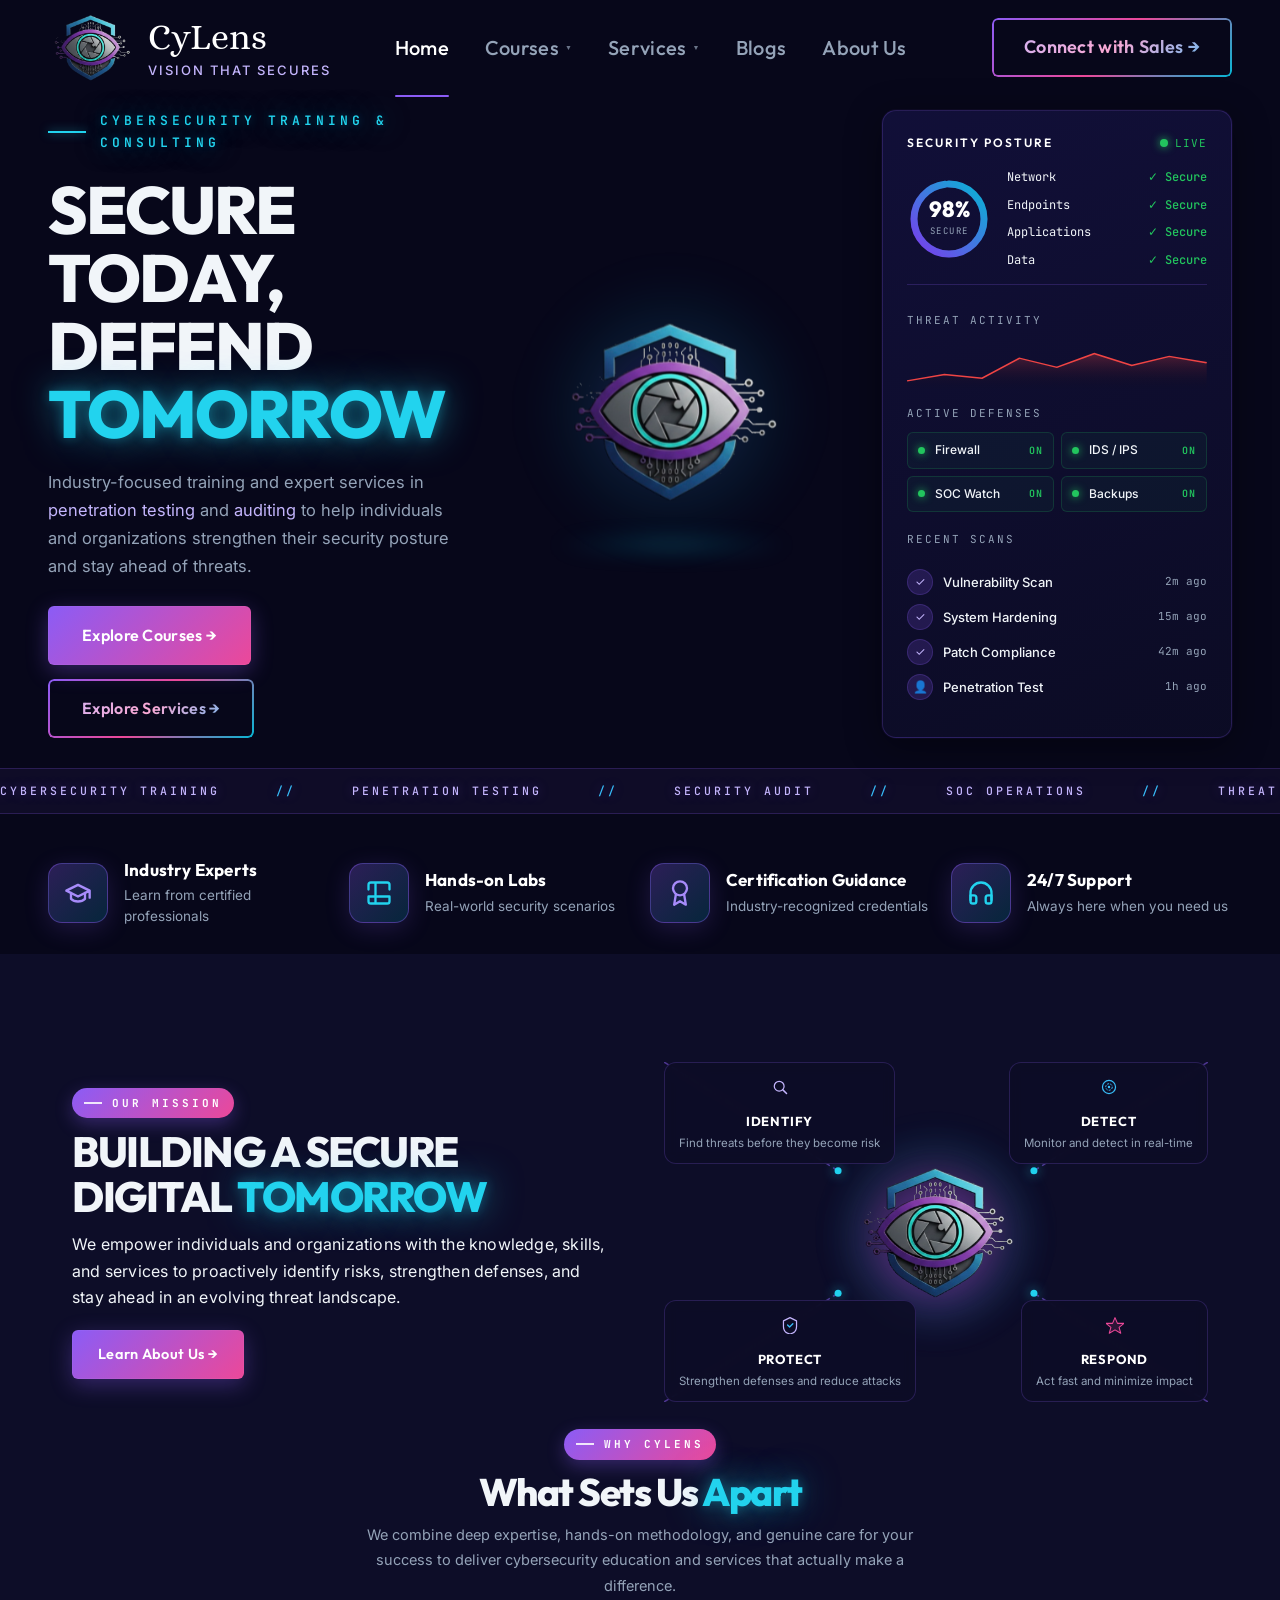
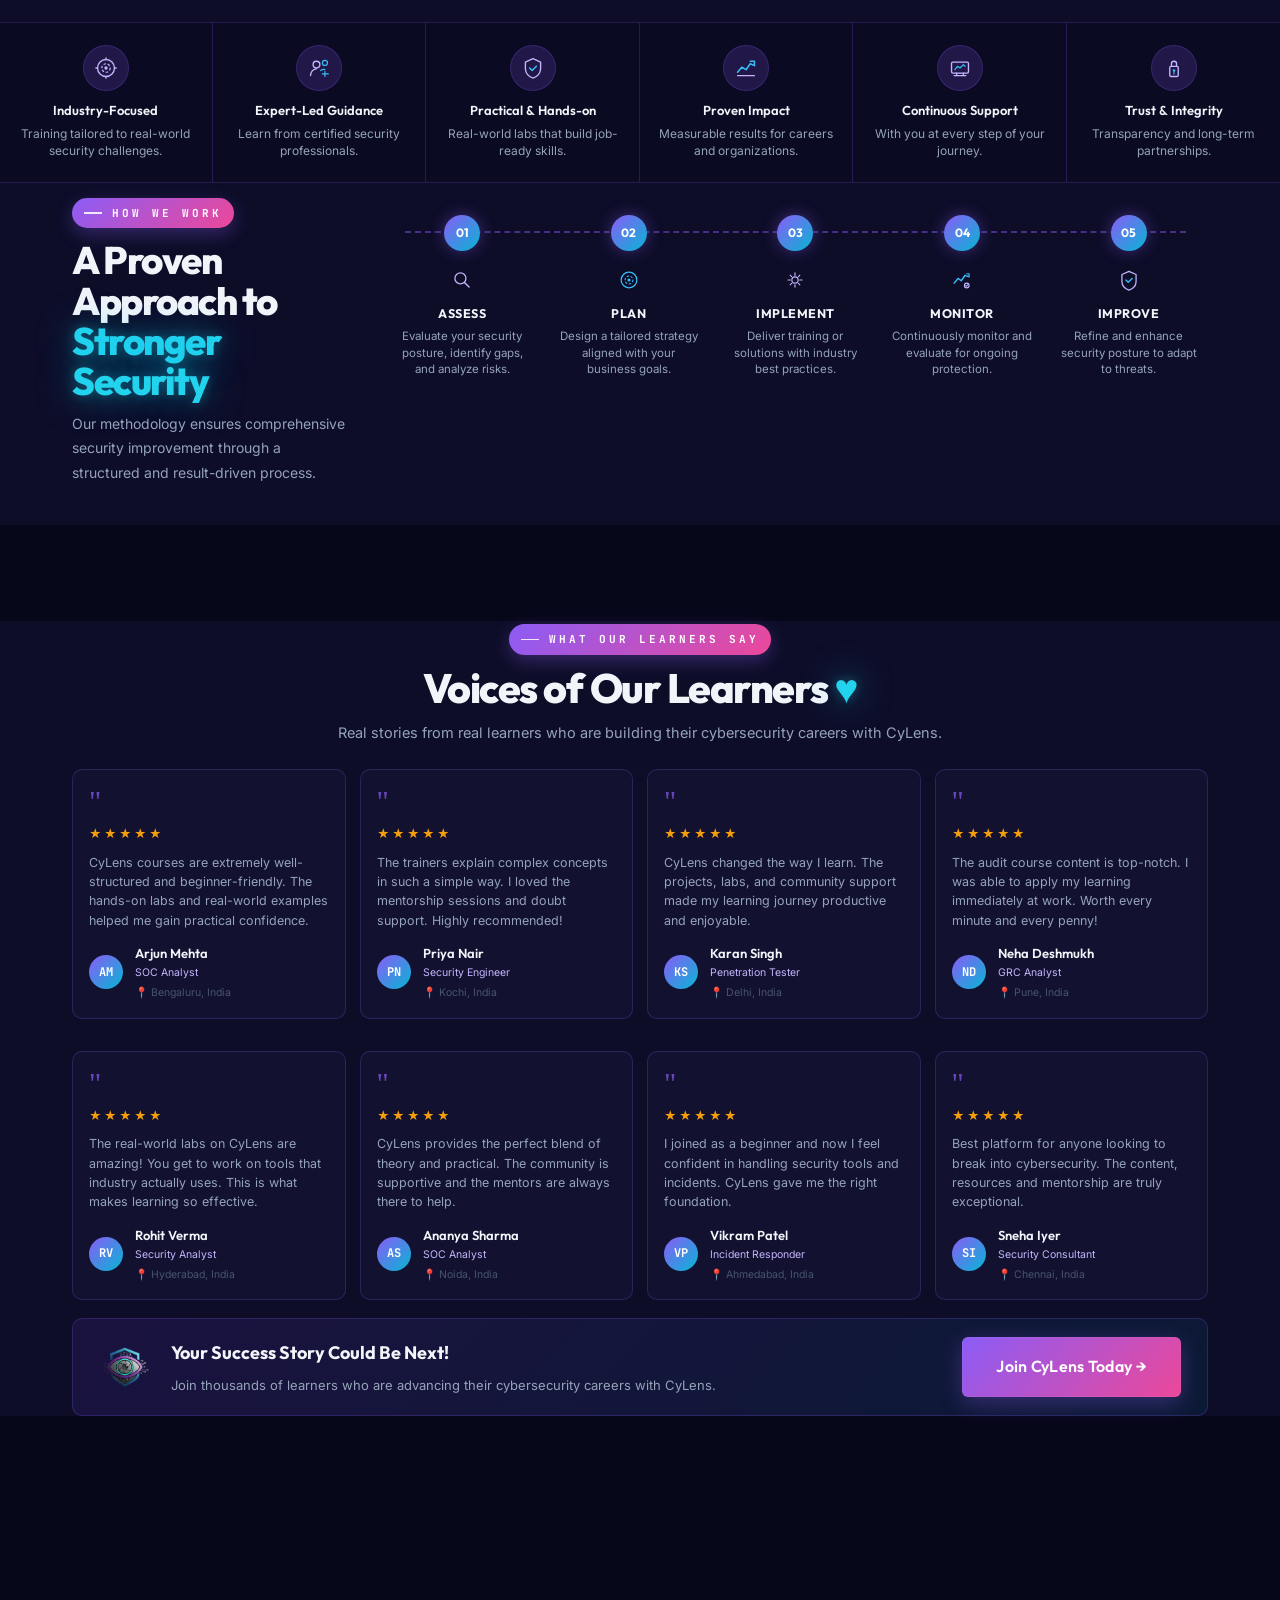
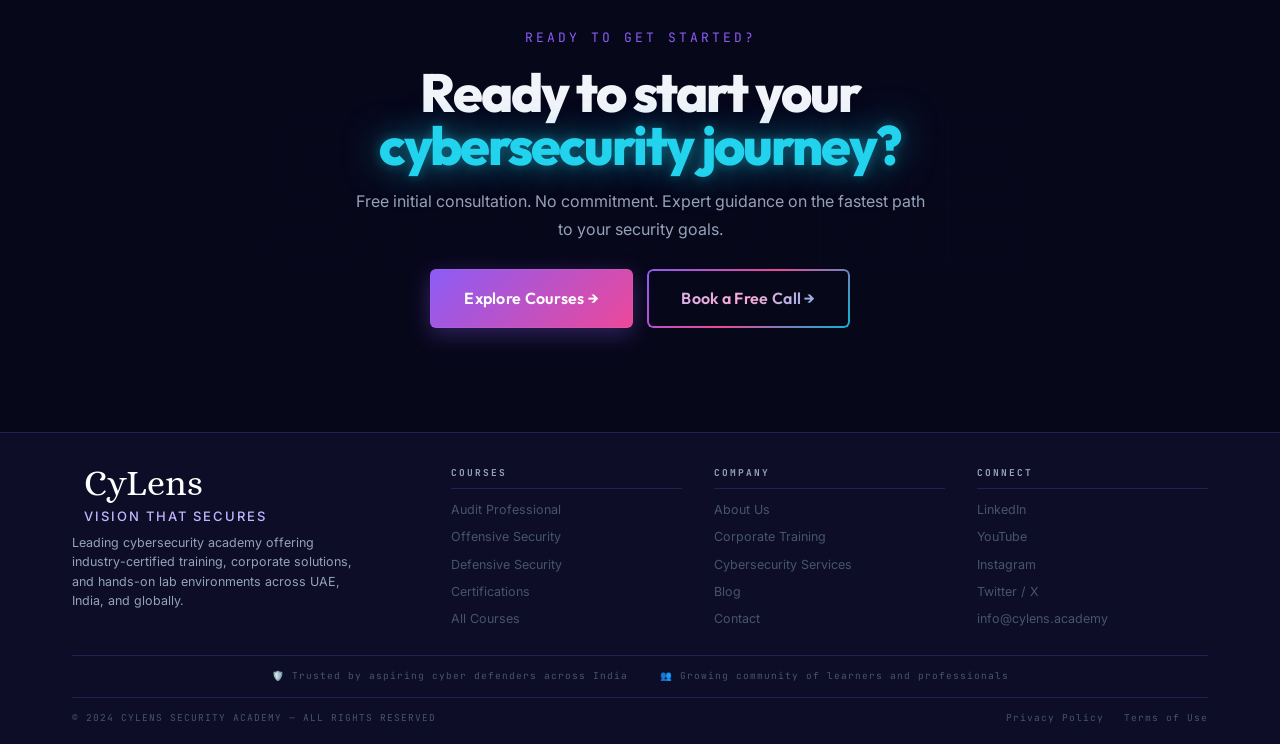
==== commit ccac5813: "Fix vertical distribution within each home screen Issues from feedback: - Screen 1: bottom space lef" ====
--- a/index.html
+++ b/index.html
@@ -342,8 +342,9 @@
 </section>
 
 <!-- ── FEATURES — WHY CYLENS ── -->
+<div class="features-block">
 <section class="section" style="padding-bottom:0;">
-  <div class="reveal" style="margin-bottom:48px;text-align:center;">
+  <div class="reveal" style="margin-bottom:24px;text-align:center;">
     <div class="s-label" style="justify-content:center;display:inline-flex;">Why CyLens</div>
     <h2 class="s-title" style="text-align:center;">What Sets Us <span class="purple">Apart</span></h2>
     <p class="s-sub" style="text-align:center;margin:0 auto;">We combine deep expertise, hands-on methodology, and genuine care for your success to deliver cybersecurity education and services that actually make a difference.</p>
@@ -426,6 +427,7 @@
     <p class="feature-desc">Transparency and long-term partnerships.</p>
   </div>
 </div>
+</div><!-- /.features-block -->
 
 <!-- ── HOW WE WORK ── -->
 <section class="section section-dark">
--- a/css/style.css
+++ b/css/style.css
@@ -61,18 +61,20 @@
   min-height: 100vh;
   display: flex;
   flex-direction: column;
-  justify-content: center;
   position: relative;
 }
-/* Screen 1 — Hero, compressed so widget + coin + stats fit in 100vh.
-   Existing #hero CSS handles outer layout; we just trim content sizes. */
+/* Screen 1 — hero-main flex-grows to fill space above marquee + stats */
 #hero.screen-1 {
-  padding: 110px 48px 24px;
-  gap: 18px;
+  justify-content: flex-start;
+  padding: 110px 48px 28px;
+  gap: 22px;
   overflow: hidden;
 }
 #hero.screen-1 .hero-main {
-  gap: 32px;
+  flex: 1;
+  gap: 36px;
+  align-items: center;
+  align-content: center;
 }
 #hero.screen-1 h1.hero-title {
   font-size: clamp(40px, 5.2vw, 68px);
@@ -134,8 +136,16 @@
 
 /* Screen 2 — Mission + What Sets Us Apart + How We Work — compressed
    so all three fit in a single viewport on common desktop heights. */
-.screen-2 .section { padding: 36px 72px; }
-.screen-2 .section:last-child { padding-bottom: 48px; }
+.screen-2 {
+  padding-top: 96px;
+  padding-bottom: 28px;
+  justify-content: space-between;
+  background: var(--surface);
+}
+.screen-2 > section,
+.screen-2 > .features-block { flex-shrink: 0; }
+.screen-2 .section { padding: 12px 72px; background: transparent; }
+.screen-2 .section-dark { background: transparent; }
 .screen-2 .mission-grid { gap: 48px; align-items: center; }
 .screen-2 .mission-grid h2.s-title { font-size: clamp(30px, 3.3vw, 46px); margin-bottom: 12px; }
 .screen-2 .mission-grid p { font-size: 16px !important; line-height: 1.65 !important; margin-bottom: 20px !important; }
@@ -167,7 +177,20 @@
 .screen-2 .how-timeline-line { top: 36px; }
 
 /* Screen 3 — Testimonials grid, compressed to fit 8 cards + CTA */
-.screen-3 .testimonials-section { padding: 28px 72px; width: 100%; }
+.screen-3 {
+  padding: 96px 0 28px;
+  justify-content: flex-start;
+}
+.screen-3 .testimonials-section {
+  flex: 1;
+  display: flex;
+  flex-direction: column;
+  padding: 0 72px;
+  margin: 0;
+  justify-content: space-evenly;
+  width: 100%;
+}
+.screen-3 .testimonials-section > .reveal:first-child { margin-bottom: 0 !important; }
 .screen-3 .s-title { font-size: clamp(28px, 3.2vw, 44px); margin-bottom: 10px; }
 .screen-3 .s-sub { font-size: 14.5px; margin: 0 auto 24px !important; }
 .screen-3 .s-label { font-size: 11px; padding: 6px 12px; margin-bottom: 12px; }
@@ -184,17 +207,37 @@
 .screen-3 .testi-cta-text p { font-size: 13px; }
 
 /* Screen 4 — CTA + Footer in one viewport */
-.screen-4 { justify-content: space-between; }
-.screen-4 #page-cta { padding: 56px 72px 40px; }
-.screen-4 .cta-title.s-title { font-size: clamp(32px, 4vw, 56px); }
-.screen-4 .cta-sub { font-size: 16px; max-width: 560px; }
-.screen-4 footer { padding: 36px 72px 20px; }
-.screen-4 .footer-grid { gap: 36px; margin-bottom: 22px; }
-.screen-4 .footer-about { font-size: 13px; line-height: 1.6; margin-top: 12px; }
-.screen-4 .footer-col h4 { margin-bottom: 12px; padding-bottom: 8px; }
-.screen-4 .footer-col a { font-size: 13px; margin-bottom: 7px; }
-.screen-4 .footer-trust { padding: 14px 0; margin-bottom: 14px; }
-.screen-4 .footer-trust-item { font-size: 10px; }
+.screen-4 {
+  padding-top: 96px;
+  padding-bottom: 0;
+  justify-content: flex-start;
+}
+.screen-4 #page-cta {
+  flex: 1;
+  display: flex;
+  flex-direction: column;
+  justify-content: center;
+  align-items: center;
+  padding: 32px 72px 48px;
+  text-align: center;
+}
+.screen-4 #page-cta .cta-label { font-size: 13px; letter-spacing: 3px; }
+.screen-4 .cta-title.s-title { font-size: clamp(34px, 4.2vw, 60px); margin-bottom: 14px; }
+.screen-4 .cta-sub { font-size: 16px; max-width: 580px; margin-bottom: 26px; }
+.screen-4 .cta-btns { gap: 14px; }
+.screen-4 footer {
+  flex-shrink: 0;
+  padding: 32px 72px 18px;
+  border-top: 1px solid var(--border);
+}
+.screen-4 .footer-grid { gap: 32px; margin-bottom: 20px; }
+.screen-4 .footer-about { font-size: 12.5px; line-height: 1.55; margin-top: 10px; max-width: 280px; }
+.screen-4 .footer-col h4 { margin-bottom: 10px; padding-bottom: 7px; font-size: 9.5px; }
+.screen-4 .footer-col a { font-size: 12.5px; margin-bottom: 6px; }
+.screen-4 .footer-trust { padding: 12px 0; margin-bottom: 12px; gap: 32px; }
+.screen-4 .footer-trust-item { font-size: 9.5px; }
+.screen-4 .footer-bottom { padding-top: 0; }
+.screen-4 .footer-copy, .screen-4 .footer-legal a { font-size: 9.5px; }
 ::-webkit-scrollbar { width: 4px; }
 ::-webkit-scrollbar-track { background: var(--bg); }
 ::-webkit-scrollbar-thumb { background: var(--purple); border-radius: 2px; }
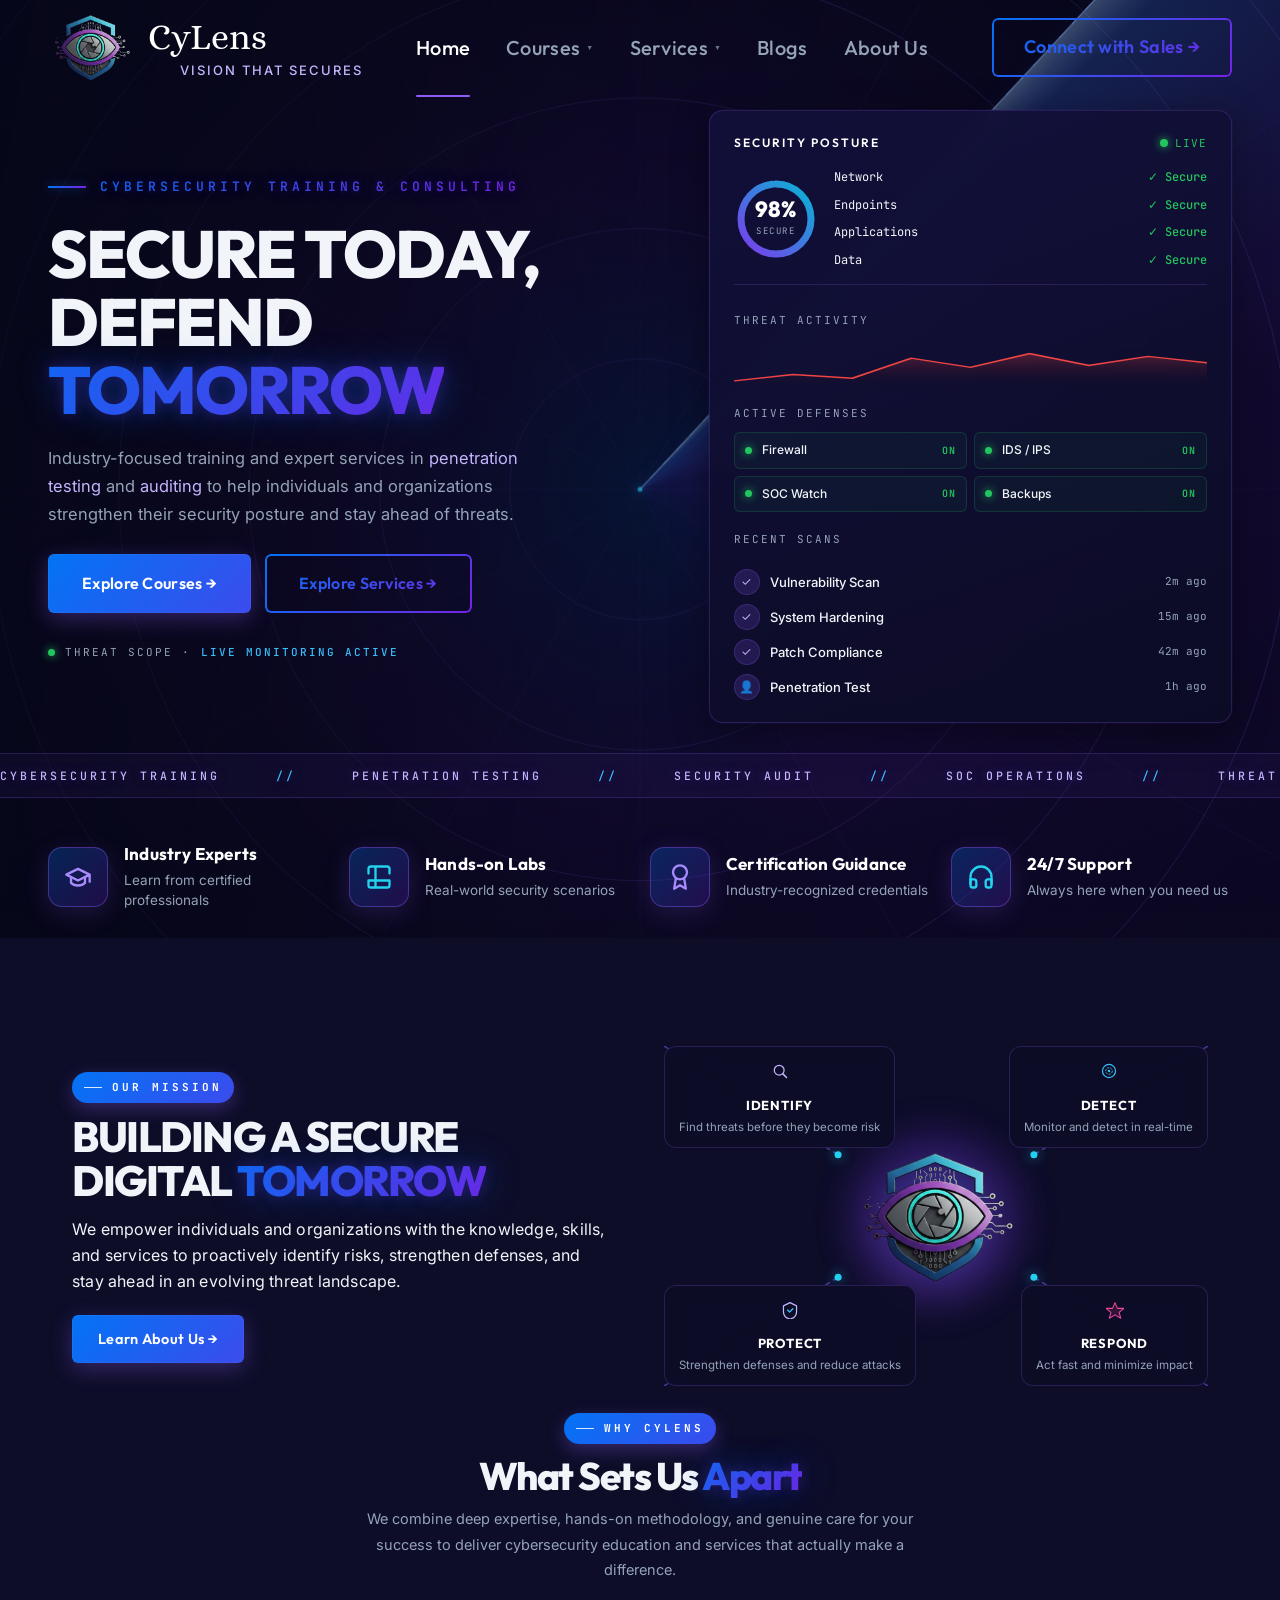
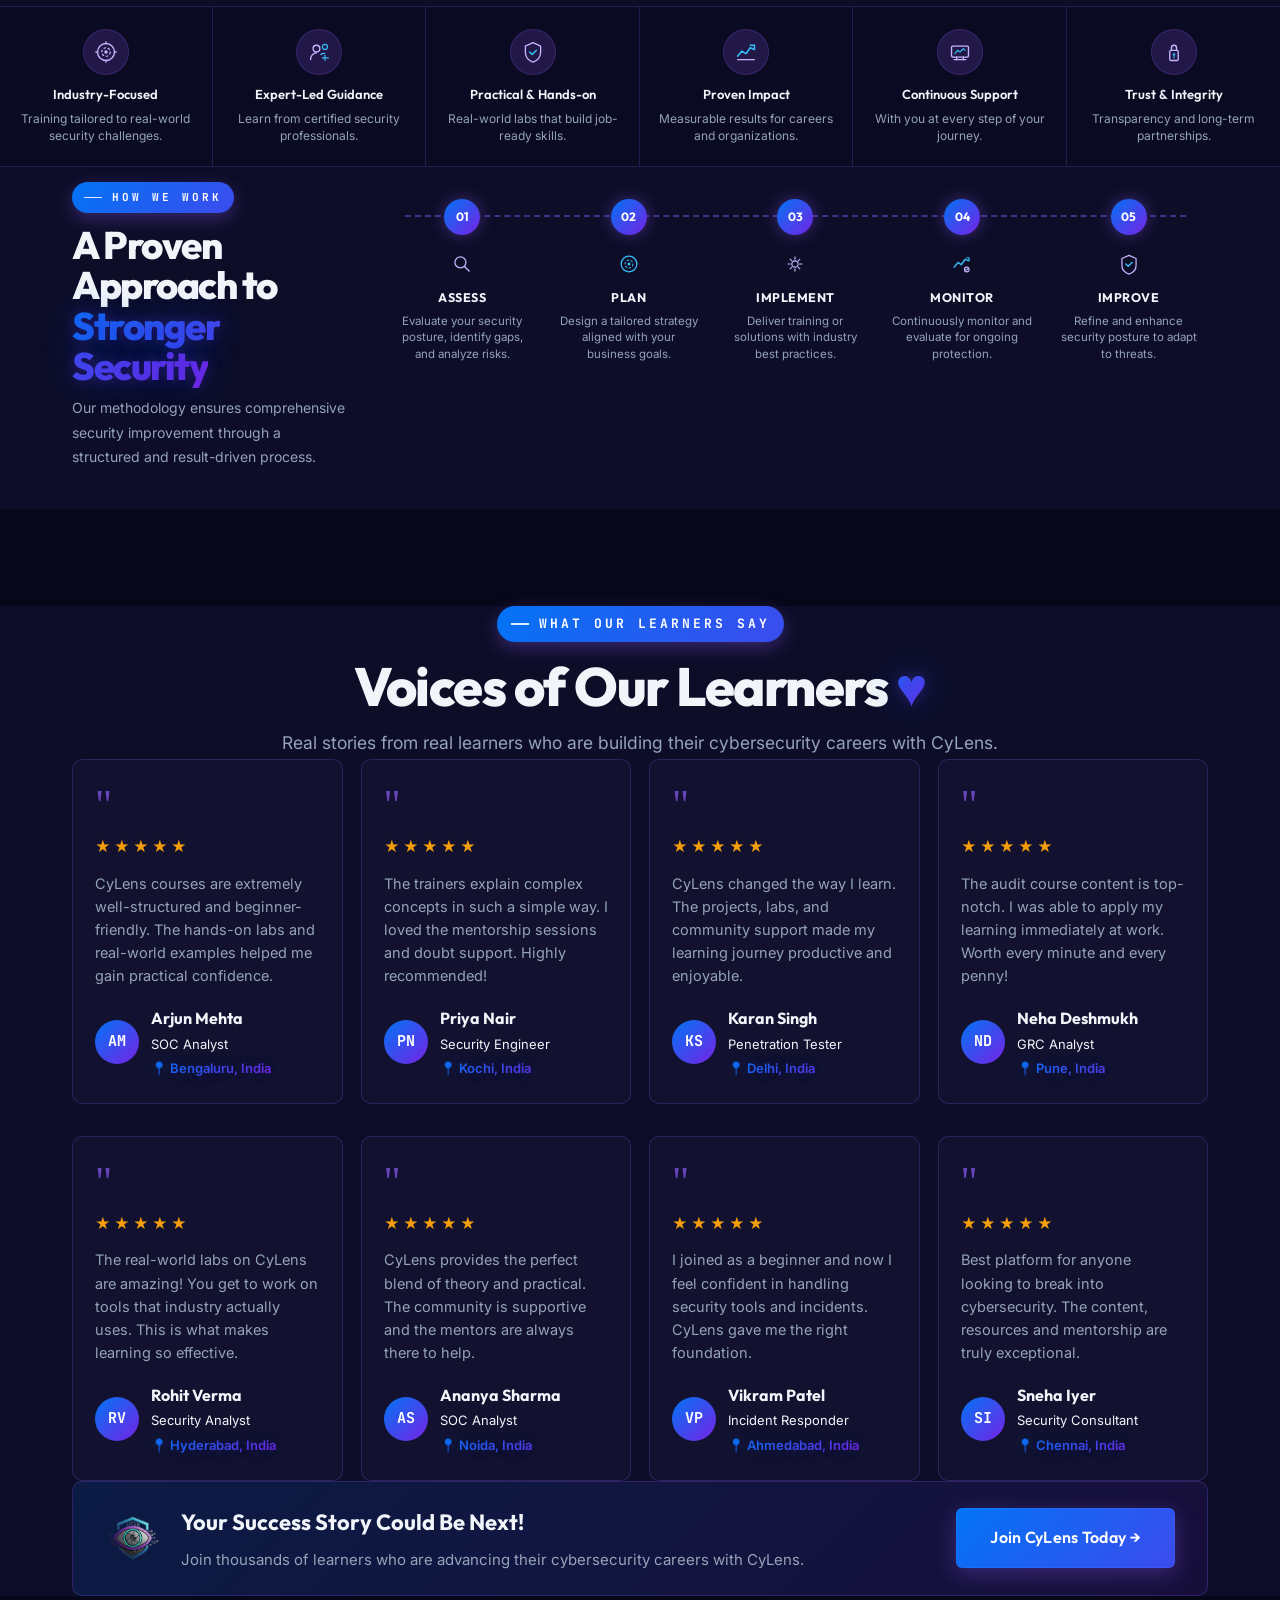
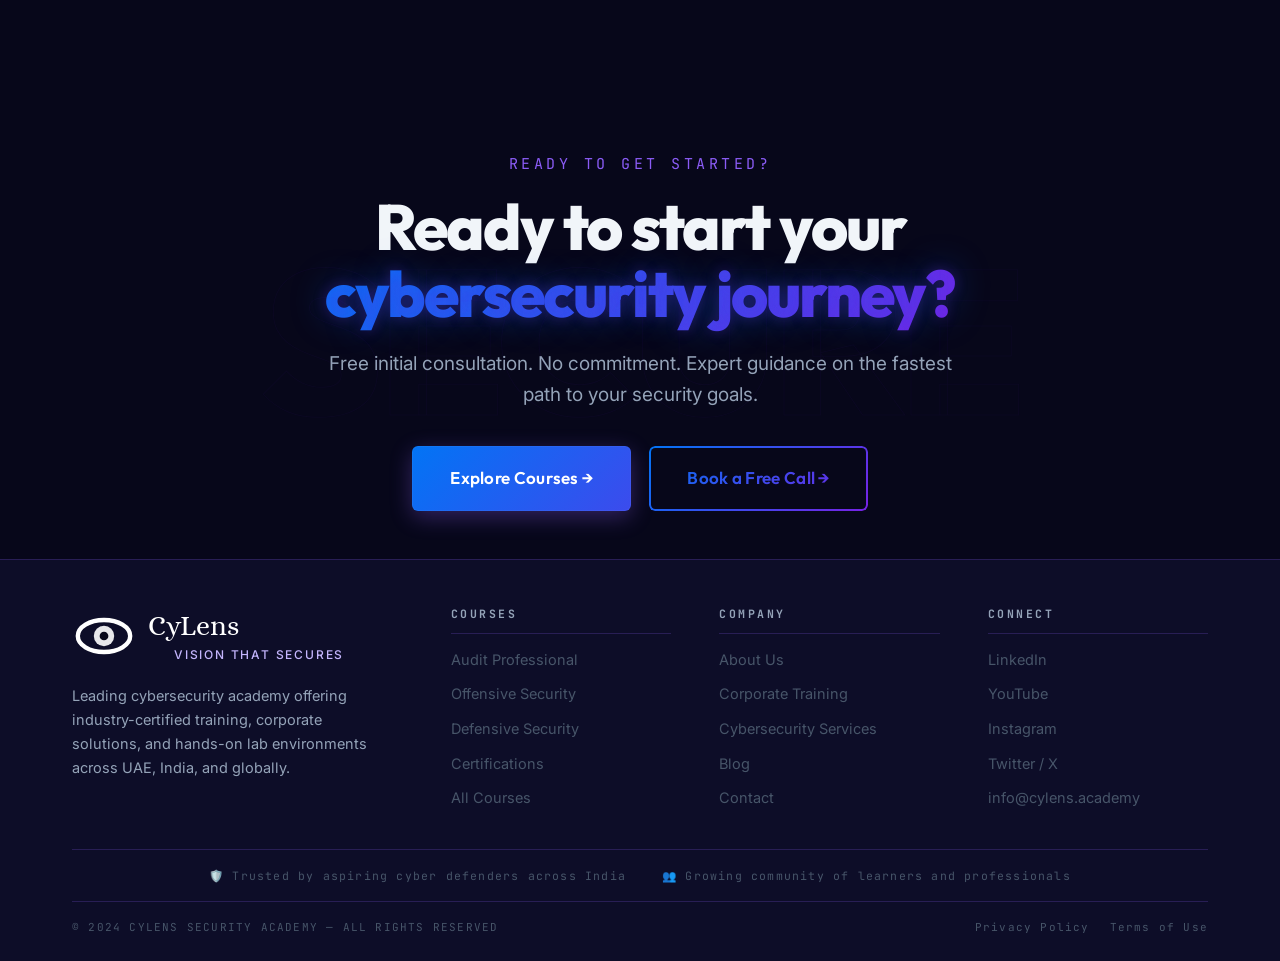
==== commit e2ad2f3e: "Hero: ambient radar backdrop (replace 3D coin)" ====
--- a/index.html
+++ b/index.html
@@ -8,6 +8,49 @@
   <link rel="preconnect" href="https://fonts.gstatic.com" crossorigin/>
   <link href="https://fonts.googleapis.com/css2?family=Outfit:wght@300;400;600;700;800&family=Inter:wght@400;500&family=JetBrains+Mono:wght@400;500&display=swap" rel="stylesheet"/>
   <link rel="stylesheet" href="css/style.css"/>
+  <style>
+  /* ── AMBIENT RADAR: huge, subtle, behind everything ── */
+  #hero.ambient{ position:relative; overflow:hidden; }
+  .radar-bg{ position:absolute; inset:-4%; z-index:0; pointer-events:none; }
+  .radar-bg canvas{ width:100%; height:100%; display:block; }
+
+  /* legibility scrim — darkens the left where the headline lives, fades to clear */
+  .hero-scrim{
+    position:absolute; inset:0; z-index:1; pointer-events:none;
+    background:
+      linear-gradient(100deg, rgba(7,7,26,0.78) 0%, rgba(7,7,26,0.42) 30%, rgba(7,7,26,0.06) 54%, rgba(7,7,26,0) 72%),
+      radial-gradient(125% 95% at 50% 52%, rgba(7,7,26,0) 62%, rgba(7,7,26,0.30) 100%);
+  }
+
+  /* content floats above */
+  #hero.ambient .hero-main{
+    position:relative; z-index:2;
+    grid-template-columns:1.05fr 0.92fr;
+    gap:64px; align-items:center;
+  }
+  #hero.ambient .hero-marquee,
+  #hero.ambient .stats-bar{ position:relative; z-index:2; }
+
+  /* a touch more air for the premium feel */
+  #hero.ambient .hero-title{ font-size:clamp(52px,6.6vw,90px); }
+  #hero.ambient .hero-desc{ max-width:500px; }
+
+  /* subtle status chip under the CTAs (uses brand mono style) */
+  .scope-chip{
+    display:inline-flex; align-items:center; gap:10px; margin-top:30px;
+    font-family:'JetBrains Mono',monospace; font-size:11px; letter-spacing:2px;
+    text-transform:uppercase; color:var(--muted);
+  }
+  .scope-chip .dot{ width:7px; height:7px; border-radius:50%; background:#22c55e; box-shadow:0 0 8px #22c55e; animation:sblink 1.3s steps(2) infinite; }
+  .scope-chip b{ color:var(--cyan-light); font-weight:500; }
+  @keyframes sblink{ 50%{ opacity:.25; } }
+
+  @media (max-width:1024px){
+    #hero.ambient .hero-main{ grid-template-columns:1fr; }
+    #hero.ambient .sec-widget{ display:none; }
+    .hero-scrim{ background:linear-gradient(180deg, rgba(7,7,26,0.7), rgba(7,7,26,0.4) 50%, rgba(7,7,26,0.7)); }
+  }
+  </style>
 </head>
 <body>
 
@@ -55,7 +98,12 @@
 </nav>
 
 <!-- ── HERO ── -->
-<section id="hero" class="screen screen-1">
+<section id="hero" class="screen screen-1 ambient">
+
+  <!-- giant ambient radar backdrop -->
+  <div class="radar-bg"><canvas id="radar-bg-canvas"></canvas></div>
+  <div class="hero-scrim"></div>
+
   <div class="hero-main">
   <!-- Col 1: Text -->
   <div>
@@ -72,21 +120,10 @@
       <a href="courses.html" class="btn-primary">Explore Courses →</a>
       <a href="services.html" class="btn-outline">Explore Services →</a>
     </div>
-  </div>
-
-  <!-- Col 2: 3D Coin Logo -->
-  <div class="hero-logo-col">
-    <div class="cy-coin-wrap">
-      <div class="cy-coin-glow"></div>
-      <div class="cy-coin">
-        <img src="img/cylens-logo.png" class="coin-face coin-front" alt="CyLens"/>
-        <img src="img/cylens-logo.png" class="coin-face coin-back" alt="CyLens"/>
-      </div>
-    </div>
-    <div class="hero-logo-platform"></div>
-  </div>
-
-  <!-- Col 3: Security Widget -->
+    <div class="scope-chip"><span class="dot"></span>Threat Scope · <b>Live monitoring active</b></div>
+  </div>
+
+  <!-- Col 2: Security Widget -->
   <div class="sec-widget">
     <div class="sw-header">
       <span class="sw-title">Security Posture</span>
@@ -734,5 +771,6 @@
     'Ethical Hacking','Security Consulting','CyLens Academy','Defensive Security'
   ]);
 </script>
+<script src="js/cylens-radar-ambient.js"></script>
 </body>
 </html>
--- a/css/style.css
+++ b/css/style.css
@@ -191,20 +191,29 @@
   width: 100%;
 }
 .screen-3 .testimonials-section > .reveal:first-child { margin-bottom: 0 !important; }
-.screen-3 .s-title { font-size: clamp(28px, 3.2vw, 44px); margin-bottom: 10px; }
-.screen-3 .s-sub { font-size: 14.5px; margin: 0 auto 24px !important; }
-.screen-3 .s-label { font-size: 11px; padding: 6px 12px; margin-bottom: 12px; }
-.screen-3 .testi-grid, .screen-3 .testi-row2 { gap: 14px; }
-.screen-3 .testi-card { padding: 16px; }
-.screen-3 .testi-card .quote-mark { font-size: 30px; }
-.screen-3 .testi-stars { font-size: 12px; margin-bottom: 8px; }
-.screen-3 .testi-text { font-size: 12.5px; line-height: 1.55; margin-bottom: 12px; }
-.screen-3 .testi-avatar { width: 34px; height: 34px; font-size: 12px; }
-.screen-3 .testi-name { font-size: 13px; }
-.screen-3 .testi-role, .screen-3 .testi-location { font-size: 10.5px; }
-.screen-3 .testi-cta { margin-top: 18px !important; padding: 18px 26px; }
-.screen-3 .testi-cta-text h3 { font-size: 18px; }
-.screen-3 .testi-cta-text p { font-size: 13px; }
+.screen-3 .s-title { font-size: clamp(36px, 4.2vw, 56px); margin-bottom: 14px; }
+.screen-3 .s-sub { font-size: 17.5px; margin: 0 auto 0 !important; max-width: 720px; }
+.screen-3 .s-label { font-size: 13px; padding: 7px 14px; margin-bottom: 16px; }
+.screen-3 .testi-grid, .screen-3 .testi-row2 { gap: 18px; }
+.screen-3 .testi-card { padding: 24px 22px; min-height: 200px; }
+.screen-3 .testi-card .quote-mark { font-size: 42px; }
+.screen-3 .testi-stars { font-size: 15px; margin-bottom: 12px; letter-spacing: 3px; }
+.screen-3 .testi-text { font-size: 14.5px; line-height: 1.6; margin-bottom: 18px; }
+.screen-3 .testi-avatar { width: 44px; height: 44px; font-size: 15px; }
+.screen-3 .testi-name { font-size: 16px; font-weight: 700; }
+.screen-3 .testi-role { font-size: 13px; color: var(--text); }
+.screen-3 .testi-location {
+  font-size: 13px;
+  background: linear-gradient(135deg, #0274F5, #7622E5);
+  -webkit-background-clip: text; background-clip: text;
+  -webkit-text-fill-color: transparent; color: transparent;
+  font-weight: 600;
+  text-shadow: 0 0 16px rgba(2,116,245,0.25);
+}
+.screen-3 .testi-cta { margin-top: 0 !important; padding: 22px 32px; }
+.screen-3 .testi-cta-text h3 { font-size: 22px; }
+.screen-3 .testi-cta-text p { font-size: 15px; }
+.screen-3 .testi-cta-text img { width: 56px !important; height: 56px !important; }
 
 /* Screen 4 — CTA + Footer in one viewport */
 .screen-4 {
@@ -221,23 +230,32 @@
   padding: 32px 72px 48px;
   text-align: center;
 }
-.screen-4 #page-cta .cta-label { font-size: 13px; letter-spacing: 3px; }
-.screen-4 .cta-title.s-title { font-size: clamp(34px, 4.2vw, 60px); margin-bottom: 14px; }
-.screen-4 .cta-sub { font-size: 16px; max-width: 580px; margin-bottom: 26px; }
-.screen-4 .cta-btns { gap: 14px; }
+.screen-4 #page-cta .cta-label { font-size: 15px; letter-spacing: 3.5px; }
+.screen-4 .cta-title.s-title { font-size: clamp(44px, 5vw, 76px); margin-bottom: 22px; line-height: 1.05; }
+.screen-4 .cta-sub { font-size: 19px; max-width: 640px; margin-bottom: 36px; line-height: 1.6; }
+.screen-4 .cta-btns { gap: 18px; }
+.screen-4 .cta-btns .btn-primary,
+.screen-4 .cta-btns .btn-outline { padding: 18px 38px; font-size: 17px; }
 .screen-4 footer {
   flex-shrink: 0;
-  padding: 32px 72px 18px;
+  padding: 44px 72px 24px;
   border-top: 1px solid var(--border);
 }
-.screen-4 .footer-grid { gap: 32px; margin-bottom: 20px; }
-.screen-4 .footer-about { font-size: 12.5px; line-height: 1.55; margin-top: 10px; max-width: 280px; }
-.screen-4 .footer-col h4 { margin-bottom: 10px; padding-bottom: 7px; font-size: 9.5px; }
-.screen-4 .footer-col a { font-size: 12.5px; margin-bottom: 6px; }
-.screen-4 .footer-trust { padding: 12px 0; margin-bottom: 12px; gap: 32px; }
-.screen-4 .footer-trust-item { font-size: 9.5px; }
+.screen-4 .footer-grid { gap: 48px; margin-bottom: 28px; }
+.screen-4 .footer-logo .nav-logo-img,
+.screen-4 .footer-logo .logo-icon { width: 64px !important; height: 64px !important; }
+.screen-4 .footer-logo .logo-text { font-size: 28px; }
+.screen-4 .footer-logo .logo-tagline { font-size: 12px; letter-spacing: 1.8px; }
+.screen-4 .footer-logo .logo-text-wrap { --tagline-indent: 26px; }
+/* Footer logo across other pages uses default 36px logo-text */
+.footer-logo .logo-text-wrap { --tagline-indent: 30px; }
+.screen-4 .footer-about { font-size: 14.5px; line-height: 1.65; margin-top: 16px; max-width: 320px; }
+.screen-4 .footer-col h4 { margin-bottom: 14px; padding-bottom: 9px; font-size: 11.5px; letter-spacing: 2.5px; }
+.screen-4 .footer-col a { font-size: 14.5px; margin-bottom: 10px; }
+.screen-4 .footer-trust { padding: 16px 0; margin-bottom: 16px; gap: 36px; }
+.screen-4 .footer-trust-item { font-size: 11.5px; letter-spacing: 1.2px; }
 .screen-4 .footer-bottom { padding-top: 0; }
-.screen-4 .footer-copy, .screen-4 .footer-legal a { font-size: 9.5px; }
+.screen-4 .footer-copy, .screen-4 .footer-legal a { font-size: 11px; letter-spacing: 1.2px; }
 ::-webkit-scrollbar { width: 4px; }
 ::-webkit-scrollbar-track { background: var(--bg); }
 ::-webkit-scrollbar-thumb { background: var(--purple); border-radius: 2px; }
@@ -268,7 +286,13 @@
   width: 86px; height: 86px;
   object-fit: contain; flex-shrink: 0;
 }
-.logo-text-wrap { display: flex; flex-direction: column; gap: 9px; }
+.logo-text-wrap {
+  display: flex; flex-direction: column; gap: 9px;
+  align-items: flex-start;
+  /* Indent the tagline so V of "Vision" aligns under L of "CyLens".
+     "Cy" in Alice ≈ width of 2 chars. Overridden per context below. */
+  --tagline-indent: 32px;
+}
 .logo-text {
   font-family: 'Alice', serif; font-size: 36px; font-weight: 400;
   color: #fff; line-height: 1;
@@ -277,6 +301,7 @@
   font-family: 'Inter', sans-serif; font-size: 13px;
   color: var(--purple-light); letter-spacing: 2px; text-transform: uppercase;
   line-height: 1; font-weight: 500;
+  margin-left: var(--tagline-indent);
 }
 
 /* Nav links */
@@ -350,7 +375,7 @@
 .btn-cta {
   position: relative;
   font-family: 'Outfit', sans-serif; font-size: 18px; font-weight: 600;
-  background: linear-gradient(135deg, #c4b5fd, #f9a8d4, #38bdf8);
+  background: linear-gradient(135deg, #0274F5, #7622E5);
   -webkit-background-clip: text; background-clip: text;
   color: transparent; -webkit-text-fill-color: transparent;
   border: none; padding: 14px 32px;
@@ -363,7 +388,7 @@
 .btn-cta::before {
   content: ''; position: absolute; inset: 0;
   border-radius: 6px; padding: 2px;
-  background: linear-gradient(135deg, var(--purple), var(--pink), var(--cyan));
+  background: linear-gradient(135deg, #0274F5, #7622E5);
   -webkit-mask:
     linear-gradient(#000 0 0) content-box,
     linear-gradient(#000 0 0);
@@ -396,7 +421,7 @@
 .btn-primary {
   font-family: 'Outfit', sans-serif; font-size: 16px; font-weight: 600;
   color: #fff;
-  background: linear-gradient(135deg, var(--purple), var(--pink), var(--cyan));
+  background: linear-gradient(135deg, #0274F5, #7622E5);
   background-size: 200% 200%; background-position: 0% 0%;
   border: none; padding: 16px 34px;
   cursor: pointer; border-radius: 6px;
@@ -415,7 +440,7 @@
 .btn-outline {
   position: relative;
   font-family: 'Outfit', sans-serif; font-size: 16px; font-weight: 600;
-  background: linear-gradient(135deg, #c4b5fd, #f9a8d4, #38bdf8);
+  background: linear-gradient(135deg, #0274F5, #7622E5);
   -webkit-background-clip: text; background-clip: text;
   color: transparent; -webkit-text-fill-color: transparent;
   border: none; padding: 16px 34px;
@@ -427,7 +452,7 @@
 .btn-outline::before {
   content: ''; position: absolute; inset: 0;
   border-radius: 6px; padding: 1.8px;
-  background: linear-gradient(135deg, var(--purple), var(--pink), var(--cyan));
+  background: linear-gradient(135deg, #0274F5, #7622E5);
   -webkit-mask:
     linear-gradient(#000 0 0) content-box,
     linear-gradient(#000 0 0);
@@ -476,7 +501,7 @@
   font-size: 12.5px; letter-spacing: 3px; text-transform: uppercase;
   font-weight: 700;
   color: #fff; -webkit-text-fill-color: #fff;
-  background: linear-gradient(135deg, var(--purple), var(--pink), var(--cyan));
+  background: linear-gradient(135deg, #0274F5, #7622E5);
   background-size: 200% 200%; background-position: 0% 0%;
   border: none;
   padding: 8px 18px;
@@ -505,9 +530,10 @@
 }
 .s-title .cyan,
 .s-title .purple {
-  color: #22d3ee; -webkit-text-fill-color: #22d3ee;
-  background: none;
-  text-shadow: 0 0 36px rgba(34,211,238,0.55), 0 0 12px rgba(34,211,238,0.32);
+  background: linear-gradient(135deg, #0274F5, #7622E5);
+  -webkit-background-clip: text; background-clip: text;
+  -webkit-text-fill-color: transparent; color: transparent;
+  text-shadow: 0 0 36px rgba(2,116,245,0.40), 0 0 14px rgba(118,34,229,0.30);
 }
 
 .s-sub {
@@ -559,7 +585,7 @@
 .page-hero::before {
   content: ''; position: absolute; top: 0; right: 0;
   width: 60%; height: 100%;
-  background: radial-gradient(ellipse 70% 80% at 85% 30%, rgba(124,58,237,.12) 0%, transparent 70%);
+  background: radial-gradient(ellipse 70% 80% at 85% 30%, rgba(118,34,229,.16) 0%, rgba(2,116,245,.06) 50%, transparent 75%);
   pointer-events: none;
 }
 .breadcrumb {
@@ -698,16 +724,18 @@
 .hero-label {
   font-family: 'JetBrains Mono', monospace;
   font-size: 15px; letter-spacing: 4px; text-transform: uppercase;
-  color: #22d3ee; -webkit-text-fill-color: #22d3ee;
-  text-shadow: 0 0 28px rgba(34,211,238,0.5), 0 0 8px rgba(34,211,238,0.3);
+  background: linear-gradient(135deg, #0274F5, #7622E5);
+  -webkit-background-clip: text; background-clip: text;
+  -webkit-text-fill-color: transparent; color: transparent;
+  text-shadow: 0 0 26px rgba(2,116,245,0.30), 0 0 10px rgba(118,34,229,0.25);
   font-weight: 600;
   display: inline-flex; align-items: center; gap: 14px;
   margin-bottom: 28px;
 }
 .hero-label::before {
   content: ''; width: 38px; height: 1.5px;
-  background: #22d3ee;
-  box-shadow: 0 0 10px rgba(34,211,238,0.6);
+  background: linear-gradient(90deg, #0274F5, #7622E5);
+  box-shadow: 0 0 10px rgba(2,116,245,0.55);
   flex-shrink: 0;
 }
 
@@ -718,9 +746,10 @@
   letter-spacing: -2px; margin-bottom: 26px;
 }
 .hero-title .gradient-text {
-  color: #22d3ee; -webkit-text-fill-color: #22d3ee;
-  background: none;
-  text-shadow: 0 0 36px rgba(34,211,238,0.55), 0 0 12px rgba(34,211,238,0.32);
+  background: linear-gradient(135deg, #0274F5, #7622E5);
+  -webkit-background-clip: text; background-clip: text;
+  -webkit-text-fill-color: transparent; color: transparent;
+  text-shadow: 0 0 36px rgba(2,116,245,0.40), 0 0 14px rgba(118,34,229,0.30);
 }
 
 .hero-desc {
@@ -741,7 +770,7 @@
 }
 .shield-outer {
   width: 280px; height: 320px; position: relative;
-  background: linear-gradient(160deg, rgba(124,58,237,.15), rgba(6,182,212,.1));
+  background: linear-gradient(160deg, rgba(2,116,245,.15), rgba(118,34,229,.12));
   clip-path: polygon(50% 0%, 95% 15%, 100% 50%, 95% 85%, 50% 100%, 5% 85%, 0% 50%, 5% 15%);
   display: flex; align-items: center; justify-content: center;
   box-shadow: 0 0 60px rgba(124,58,237,.25), inset 0 0 40px rgba(6,182,212,.05);
@@ -759,7 +788,7 @@
   position: absolute; bottom: 20px; left: 50%;
   transform: translateX(-50%);
   width: 200px; height: 20px;
-  background: radial-gradient(ellipse at center, rgba(6,182,212,.4), transparent 70%);
+  background: radial-gradient(ellipse at center, rgba(2,116,245,.4), transparent 70%);
   filter: blur(8px);
   z-index: 1;
 }
@@ -792,7 +821,7 @@
 .cy-coin-glow {
   position: absolute; inset: -20px;
   border-radius: 50%;
-  background: radial-gradient(ellipse, rgba(124,58,237,.35) 0%, rgba(6,182,212,.1) 40%, transparent 70%);
+  background: radial-gradient(ellipse, rgba(2,116,245,.35) 0%, rgba(118,34,229,.18) 40%, transparent 70%);
   filter: blur(22px);
   pointer-events: none; z-index: 0;
 }
@@ -818,7 +847,7 @@
 }
 .hero-logo-platform {
   width: 220px; height: 18px; margin-top: 12px;
-  background: radial-gradient(ellipse, rgba(6,182,212,.35) 0%, transparent 70%);
+  background: radial-gradient(ellipse, rgba(2,116,245,.35) 0%, transparent 70%);
   filter: blur(10px); z-index: 0;
 }
 
@@ -962,7 +991,7 @@
 }
 .stat-icon {
   width: 80px; height: 80px; border-radius: 18px;
-  background: linear-gradient(135deg, rgba(139,92,246,.28), rgba(6,182,212,.18));
+  background: linear-gradient(135deg, rgba(2,116,245,.28), rgba(118,34,229,.22));
   border: 1px solid rgba(139,92,246,0.4);
   flex-shrink: 0; display: flex; align-items: center; justify-content: center;
   box-shadow: 0 6px 24px rgba(139,92,246,0.18);
@@ -1007,7 +1036,7 @@
   content: '';
   position: absolute; inset: 0;
   border-radius: 50%;
-  background: radial-gradient(circle, rgba(139,92,246,0.32) 0%, rgba(236,72,153,0.16) 35%, rgba(6,182,212,0.10) 55%, transparent 75%);
+  background: radial-gradient(circle, rgba(2,116,245,0.32) 0%, rgba(118,34,229,0.20) 45%, transparent 75%);
   filter: blur(14px);
   z-index: -1;
 }
@@ -1118,7 +1147,7 @@
 /* Slow-whoosh gradient overlay — fades + pans in on hover */
 .feature-item::after {
   content: ''; position: absolute; inset: 0;
-  background: linear-gradient(135deg, var(--purple), var(--pink), var(--cyan));
+  background: linear-gradient(135deg, #0274F5, #7622E5);
   background-size: 220% 220%;
   background-position: 0% 0%;
   opacity: 0;
@@ -1188,7 +1217,7 @@
 .process-step { text-align: center; padding: 0 8px; }
 .step-circle {
   width: 44px; height: 44px; border-radius: 50%;
-  background: linear-gradient(135deg, var(--purple), var(--cyan));
+  background: linear-gradient(135deg, #0274F5, #7622E5);
   display: flex; align-items: center; justify-content: center;
   margin: 0 auto 20px;
   font-family: 'Outfit', sans-serif; font-size: 13px;
@@ -1265,7 +1294,7 @@
 .testi-footer { display: flex; align-items: center; gap: 12px; }
 .testi-avatar {
   width: 40px; height: 40px; border-radius: 50%;
-  background: linear-gradient(135deg, var(--purple), var(--cyan));
+  background: linear-gradient(135deg, #0274F5, #7622E5);
   display: flex; align-items: center; justify-content: center;
   font-family: 'JetBrains Mono', monospace; font-size: 12px;
   font-weight: 700; color: #fff; flex-shrink: 0;
@@ -1286,7 +1315,7 @@
 
 .testi-cta {
   margin-top: 32px;
-  background: linear-gradient(135deg, rgba(124,58,237,.12), rgba(6,182,212,.08));
+  background: linear-gradient(135deg, rgba(2,116,245,.14), rgba(118,34,229,.10));
   border: 1px solid var(--border); border-radius: 10px;
   padding: 28px 40px;
   display: flex; justify-content: space-between;
@@ -1348,14 +1377,14 @@
   content: ''; position: absolute; left: 0; top: 50%;
   transform: translateY(-50%);
   width: 120px; height: 2px;
-  background: linear-gradient(90deg, transparent, var(--purple));
+  background: linear-gradient(90deg, transparent, #0274F5);
   pointer-events: none;
 }
 .courses-hero::after {
   content: ''; position: absolute; right: 0; top: 50%;
   transform: translateY(-50%);
   width: 120px; height: 2px;
-  background: linear-gradient(90deg, var(--cyan), transparent);
+  background: linear-gradient(90deg, #7622E5, transparent);
   pointer-events: none;
 }
 .courses-hero h1 {
@@ -1365,9 +1394,10 @@
   margin-bottom: 20px; line-height: .95;
 }
 .gradient-text-pc {
-  color: #22d3ee; -webkit-text-fill-color: #22d3ee;
-  background: none;
-  text-shadow: 0 0 36px rgba(34,211,238,0.55), 0 0 12px rgba(34,211,238,0.32);
+  background: linear-gradient(135deg, #0274F5, #7622E5);
+  -webkit-background-clip: text; background-clip: text;
+  -webkit-text-fill-color: transparent; color: transparent;
+  text-shadow: 0 0 36px rgba(2,116,245,0.40), 0 0 14px rgba(118,34,229,0.30);
 }
 .courses-hero p {
   font-family: 'Inter', sans-serif; font-size: 16px;
@@ -1468,7 +1498,7 @@
 
 .courses-cta {
   margin: 40px 80px 80px;
-  background: linear-gradient(135deg, rgba(124,58,237,.1), rgba(6,182,212,.06));
+  background: linear-gradient(135deg, rgba(2,116,245,.12), rgba(118,34,229,.08));
   border: 1px solid var(--border); border-radius: 12px;
   padding: 48px;
   display: flex; justify-content: space-between;
@@ -1596,7 +1626,7 @@
 .svc-card::before {
   content: ''; position: absolute; top: 0; left: 0;
   width: 0; height: 3px;
-  background: linear-gradient(90deg, var(--purple), var(--cyan));
+  background: linear-gradient(90deg, #0274F5, #7622E5);
   transition: width .4s;
 }
 .svc-card:hover { background: var(--surface); }
@@ -1770,12 +1800,12 @@
 }
 .pkg.featured {
   border-color: rgba(124,58,237,.45);
-  background: linear-gradient(180deg, rgba(124,58,237,.08), var(--card));
+  background: linear-gradient(180deg, rgba(2,116,245,.12), var(--card));
 }
 .pkg-popular {
   position: absolute; top: -1px; left: 50%;
   transform: translateX(-50%);
-  background: linear-gradient(90deg, var(--purple), var(--cyan));
+  background: linear-gradient(90deg, #0274F5, #7622E5);
   color: #fff; font-family: 'JetBrains Mono', monospace;
   font-size: 9px; letter-spacing: 2px; text-transform: uppercase;
   padding: 5px 16px; border-radius: 0 0 6px 6px;
@@ -1880,7 +1910,8 @@
   .nav-logo-img { width: 56px; height: 56px; }
   .logo-text { font-size: 24px; }
   .logo-tagline { font-size: 10px; letter-spacing: 1.5px; }
-  .logo-text-wrap { gap: 5px; }
+  .logo-text-wrap { gap: 5px; --tagline-indent: 22px; }
+  .footer-logo .logo-text-wrap { --tagline-indent: 22px; }
   .nav-links {
     display: none; position: fixed; top: 76px; left: 0;
     right: 0; bottom: 0;
@@ -2098,7 +2129,7 @@
 }
 .modal-submit {
   width: 100%; padding: 15px; margin-top: 6px;
-  background: linear-gradient(135deg, var(--purple), var(--cyan));
+  background: linear-gradient(135deg, #0274F5, #7622E5);
   color: #fff; font-family: 'Outfit', sans-serif; font-size: 15px;
   font-weight: 600; border: none; border-radius: 6px; cursor: pointer;
   display: flex; align-items: center; justify-content: center; gap: 10px;
@@ -2179,8 +2210,8 @@
   content: '';
   position: absolute; inset: 0;
   background:
-    radial-gradient(ellipse 60% 50% at 60% 40%, rgba(139,92,246,.15) 0%, transparent 60%),
-    radial-gradient(ellipse 40% 60% at 30% 70%, rgba(6,182,212,.10) 0%, transparent 60%);
+    radial-gradient(ellipse 60% 50% at 60% 40%, rgba(2,116,245,.18) 0%, transparent 60%),
+    radial-gradient(ellipse 40% 60% at 30% 70%, rgba(118,34,229,.14) 0%, transparent 60%);
 }
 .cyber-ops-svg {
   width: 85%; height: 85%; position: relative; z-index: 1;
@@ -2214,7 +2245,7 @@
 }
 .learner-avatar {
   width: 42px; height: 42px; border-radius: 50%;
-  background: linear-gradient(135deg, var(--purple), var(--cyan));
+  background: linear-gradient(135deg, #0274F5, #7622E5);
   display: flex; align-items: center; justify-content: center;
   font-family: 'JetBrains Mono', monospace; font-size: 12px;
   font-weight: 700; color: #fff; flex-shrink: 0;
@@ -2226,7 +2257,7 @@
 .learner-loc { font-family: 'Inter', sans-serif; font-size: 11px; color: var(--dim); margin-top: 2px; }
 
 .learners-cta {
-  background: linear-gradient(135deg, rgba(139,92,246,.12), rgba(6,182,212,.08));
+  background: linear-gradient(135deg, rgba(2,116,245,.14), rgba(118,34,229,.10));
   border: 1px solid var(--border); border-radius: 12px;
   padding: 28px 40px;
   display: flex; justify-content: space-between; align-items: center;
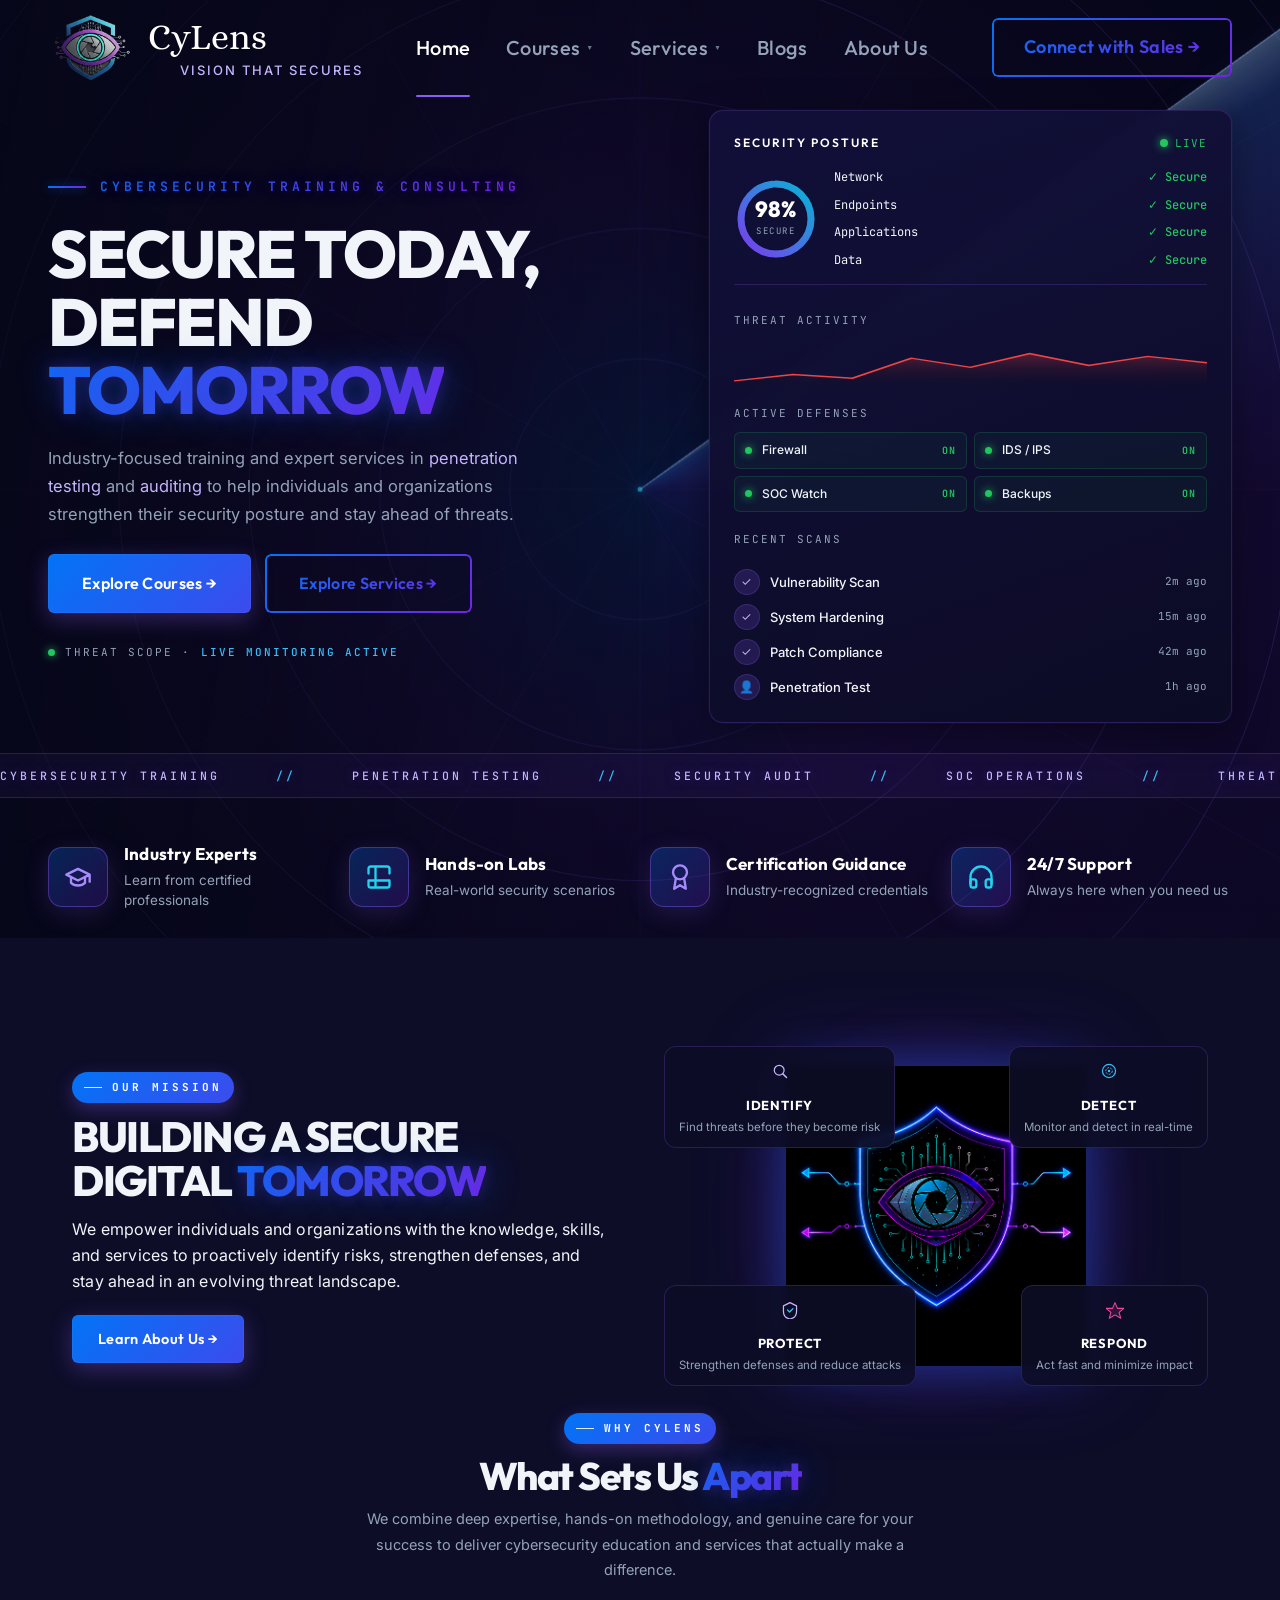
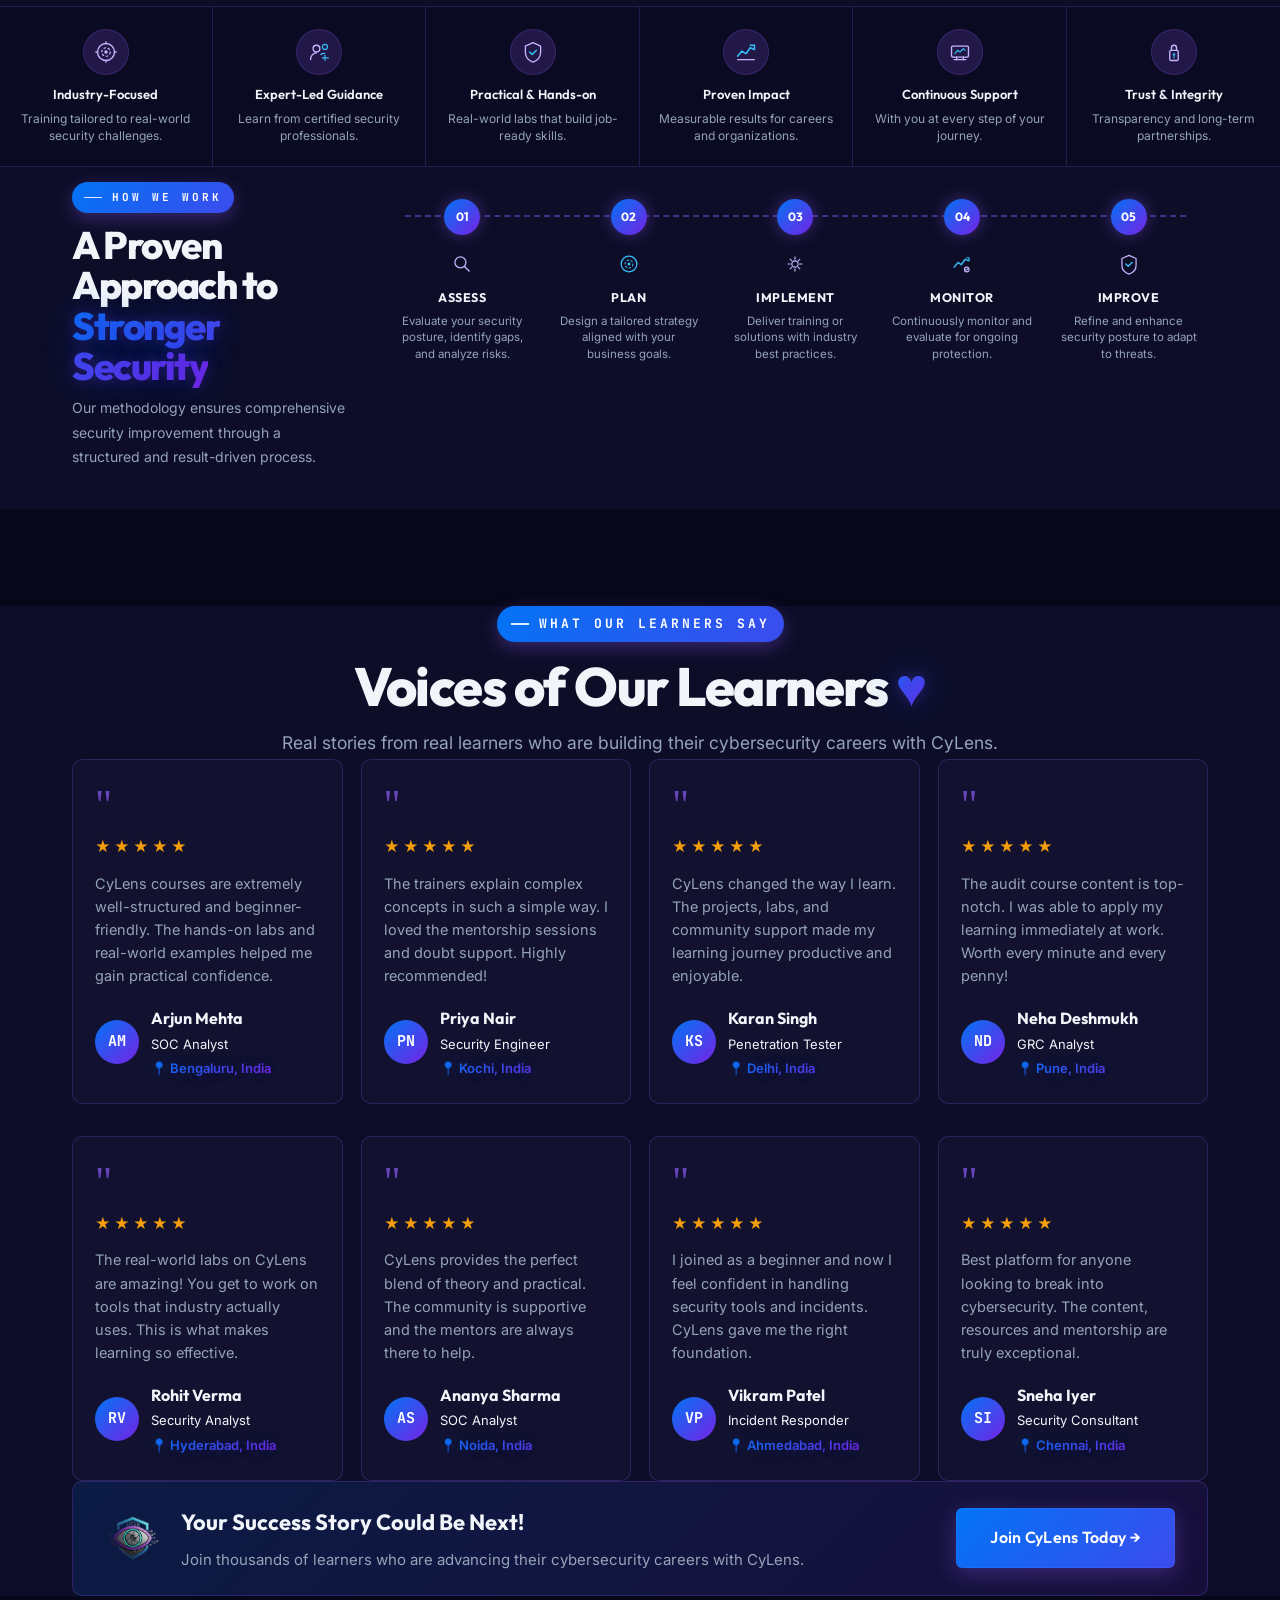
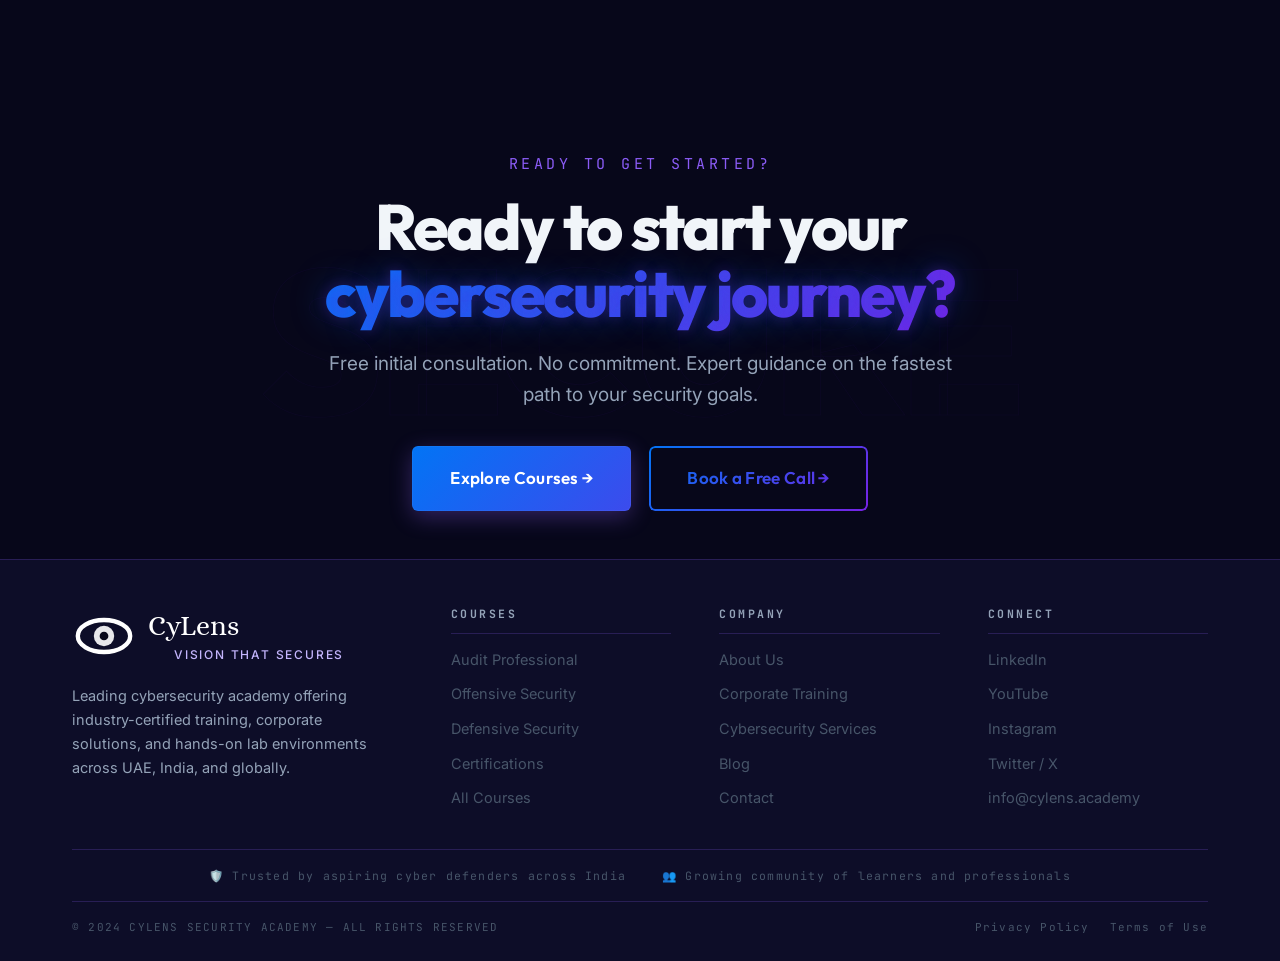
==== commit 4c8bffee: "Mission: replace center logo + connector lines with new cyber-shield image - Added img/cylens-shield" ====
--- a/index.html
+++ b/index.html
@@ -314,18 +314,6 @@
       <a href="about.html" class="btn-primary">Learn About Us →</a>
     </div>
     <div class="shield-diagram reveal reveal-d2">
-      <!-- Dashed connector lines from each card toward the center logo -->
-      <svg class="shield-connectors" preserveAspectRatio="none">
-        <line x1="0%" y1="0%" x2="32%" y2="32%"/>
-        <line x1="100%" y1="0%" x2="68%" y2="32%"/>
-        <line x1="0%" y1="100%" x2="32%" y2="68%"/>
-        <line x1="100%" y1="100%" x2="68%" y2="68%"/>
-        <circle cx="32%" cy="32%" r="3.5"/>
-        <circle cx="68%" cy="32%" r="3.5"/>
-        <circle cx="32%" cy="68%" r="3.5"/>
-        <circle cx="68%" cy="68%" r="3.5"/>
-      </svg>
-
       <!-- IDENTIFY -->
       <div class="quad-card top-left">
         <div class="quad-icon">
@@ -349,9 +337,9 @@
         <div class="quad-title">Detect</div>
         <div class="quad-desc">Monitor and detect in real-time</div>
       </div>
-      <!-- Center logo (hexagon removed; logo is the centerpiece) -->
+      <!-- Center: cyber shield with eye -->
       <div class="shield-center">
-        <img src="img/cylens-logo.png" alt="CyLens"/>
+        <img src="img/cylens-shield.png" alt="CyLens Shield"/>
       </div>
       <!-- PROTECT -->
       <div class="quad-card bot-left">
--- a/css/style.css
+++ b/css/style.css
@@ -151,9 +151,8 @@
 .screen-2 .mission-grid p { font-size: 16px !important; line-height: 1.65 !important; margin-bottom: 20px !important; }
 .screen-2 .mission-grid .btn-primary { padding: 12px 26px; font-size: 14.5px; }
 .screen-2 .shield-diagram { min-height: 340px; }
-.screen-2 .shield-center { width: 200px; height: 200px; }
-.screen-2 .shield-center img { width: 170px !important; height: 170px !important; }
-.screen-2 .shield-center::before { width: 200px; height: 200px; }
+.screen-2 .shield-center { width: 300px; height: 300px; }
+.screen-2 .shield-center img { width: 100% !important; height: 100% !important; }
 .screen-2 .quad-card { min-width: 158px; padding: 12px 14px; }
 .screen-2 .quad-icon { font-size: 18px; margin-bottom: 4px; }
 .screen-2 .quad-icon svg { width: 18px; height: 18px; }
@@ -1025,25 +1024,27 @@
 }
 /* Center logo (no more hexagon clip) */
 .shield-center {
-  width: 260px; height: 260px;
+  width: 360px; height: 360px;
   background: transparent;
   clip-path: none;
   border: none;
   display: flex; align-items: center; justify-content: center;
   z-index: 1; position: relative;
 }
+/* Soft glow behind the shield image */
 .shield-center::before {
   content: '';
-  position: absolute; inset: 0;
+  position: absolute; inset: -10%;
   border-radius: 50%;
-  background: radial-gradient(circle, rgba(2,116,245,0.32) 0%, rgba(118,34,229,0.20) 45%, transparent 75%);
-  filter: blur(14px);
+  background: radial-gradient(circle, rgba(2,116,245,0.28) 0%, rgba(118,34,229,0.18) 45%, transparent 75%);
+  filter: blur(28px);
   z-index: -1;
+  pointer-events: none;
 }
 .shield-center img {
-  width: 220px !important; height: 220px !important;
+  width: 100% !important; height: 100% !important;
   object-fit: contain;
-  filter: drop-shadow(0 6px 28px rgba(139,92,246,0.45));
+  filter: drop-shadow(0 0 24px rgba(2,116,245,0.35)) drop-shadow(0 0 40px rgba(118,34,229,0.25));
 }
 .shield-center-text {
   font-family: 'Outfit', sans-serif; font-size: 13px;
@@ -1083,31 +1084,6 @@
   color: var(--muted); line-height: 1.5;
 }
 
-/* Dashed connector lines from each quad card toward center logo */
-.shield-connectors {
-  position: absolute; inset: 0;
-  width: 100%; height: 100%;
-  pointer-events: none;
-  z-index: 0;
-}
-.shield-connectors line {
-  stroke: rgba(139,92,246,0.5);
-  stroke-width: 1.5;
-  stroke-dasharray: 5 5;
-  stroke-linecap: round;
-}
-.shield-connectors circle {
-  fill: #22d3ee;
-  filter: drop-shadow(0 0 6px rgba(34,211,238,0.7));
-  animation: connector-pulse 2.4s ease-in-out infinite;
-}
-.shield-connectors circle:nth-child(6) { animation-delay: .3s; }
-.shield-connectors circle:nth-child(7) { animation-delay: .6s; }
-.shield-connectors circle:nth-child(8) { animation-delay: .9s; }
-@keyframes connector-pulse {
-  0%, 100% { opacity: .9; }
-  50%      { opacity: .35; }
-}
 
 /* ================================================================
    HOMEPAGE — FEATURES GRID
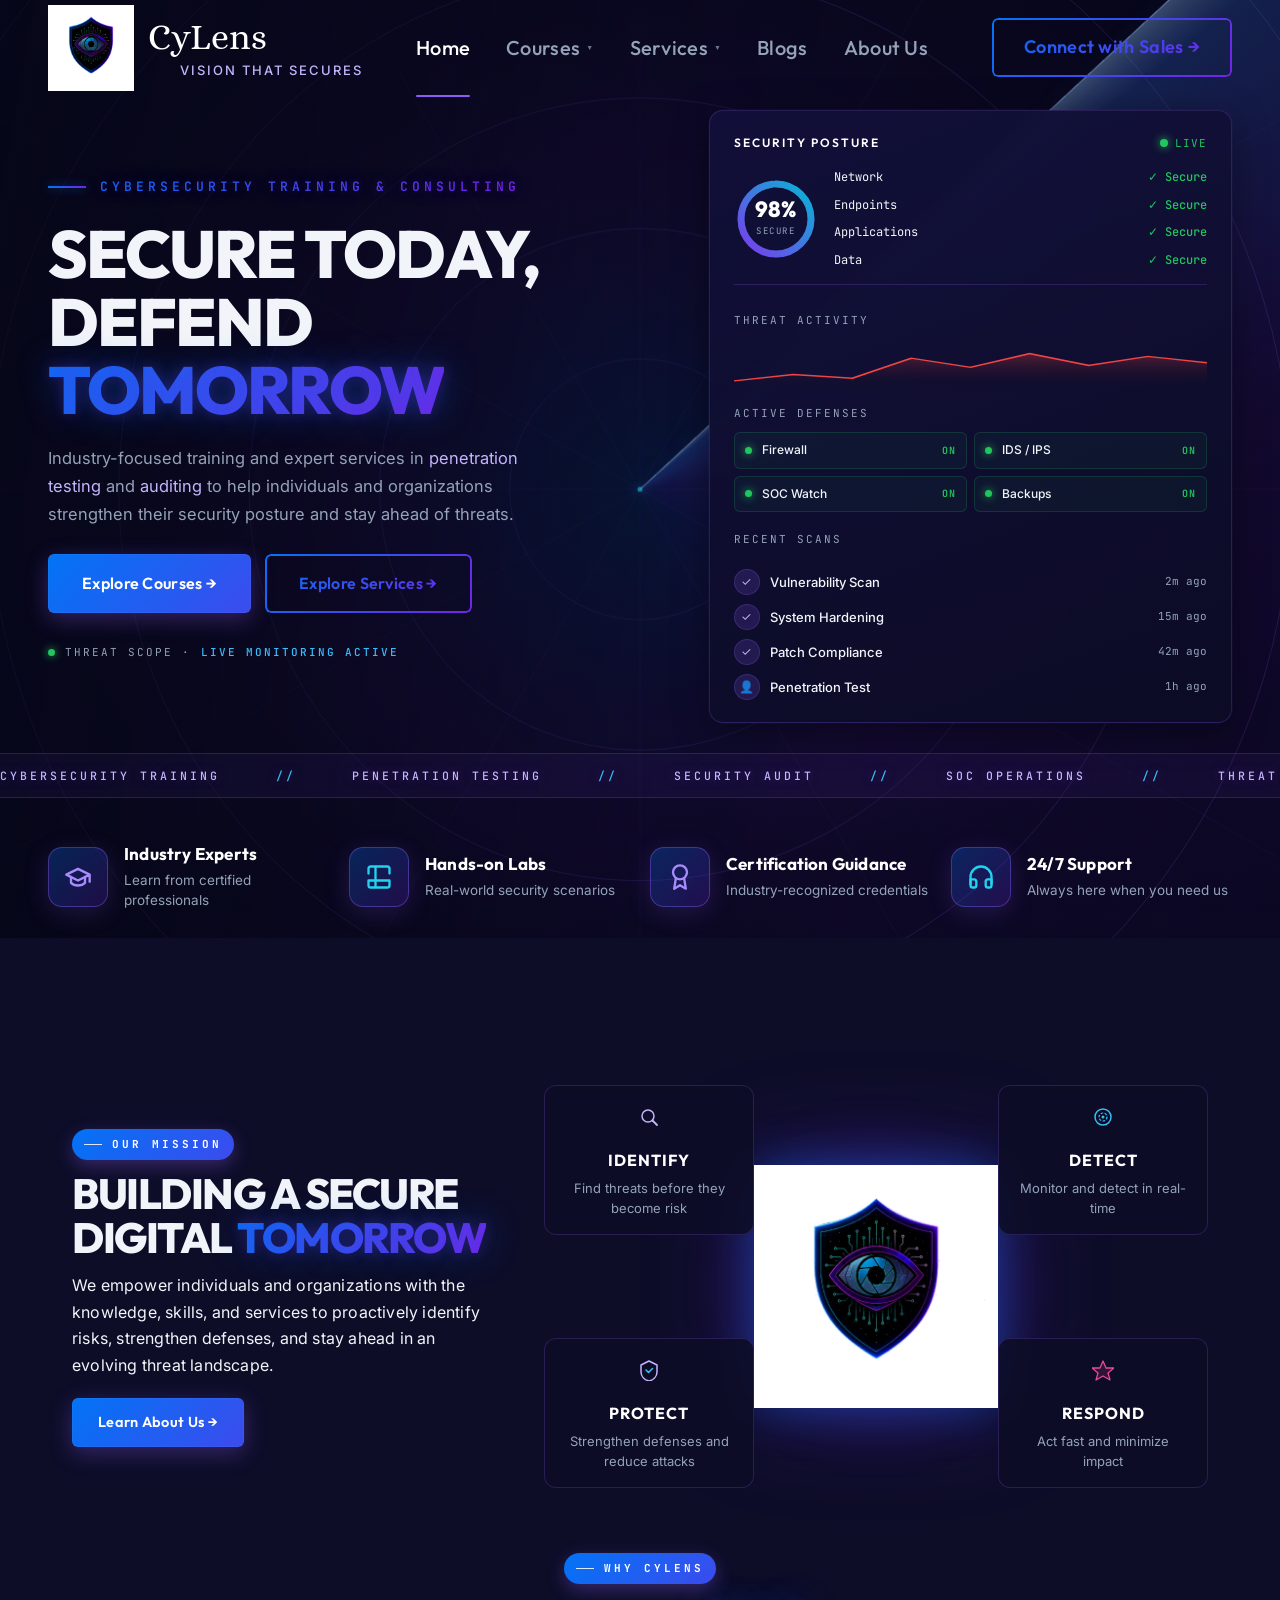
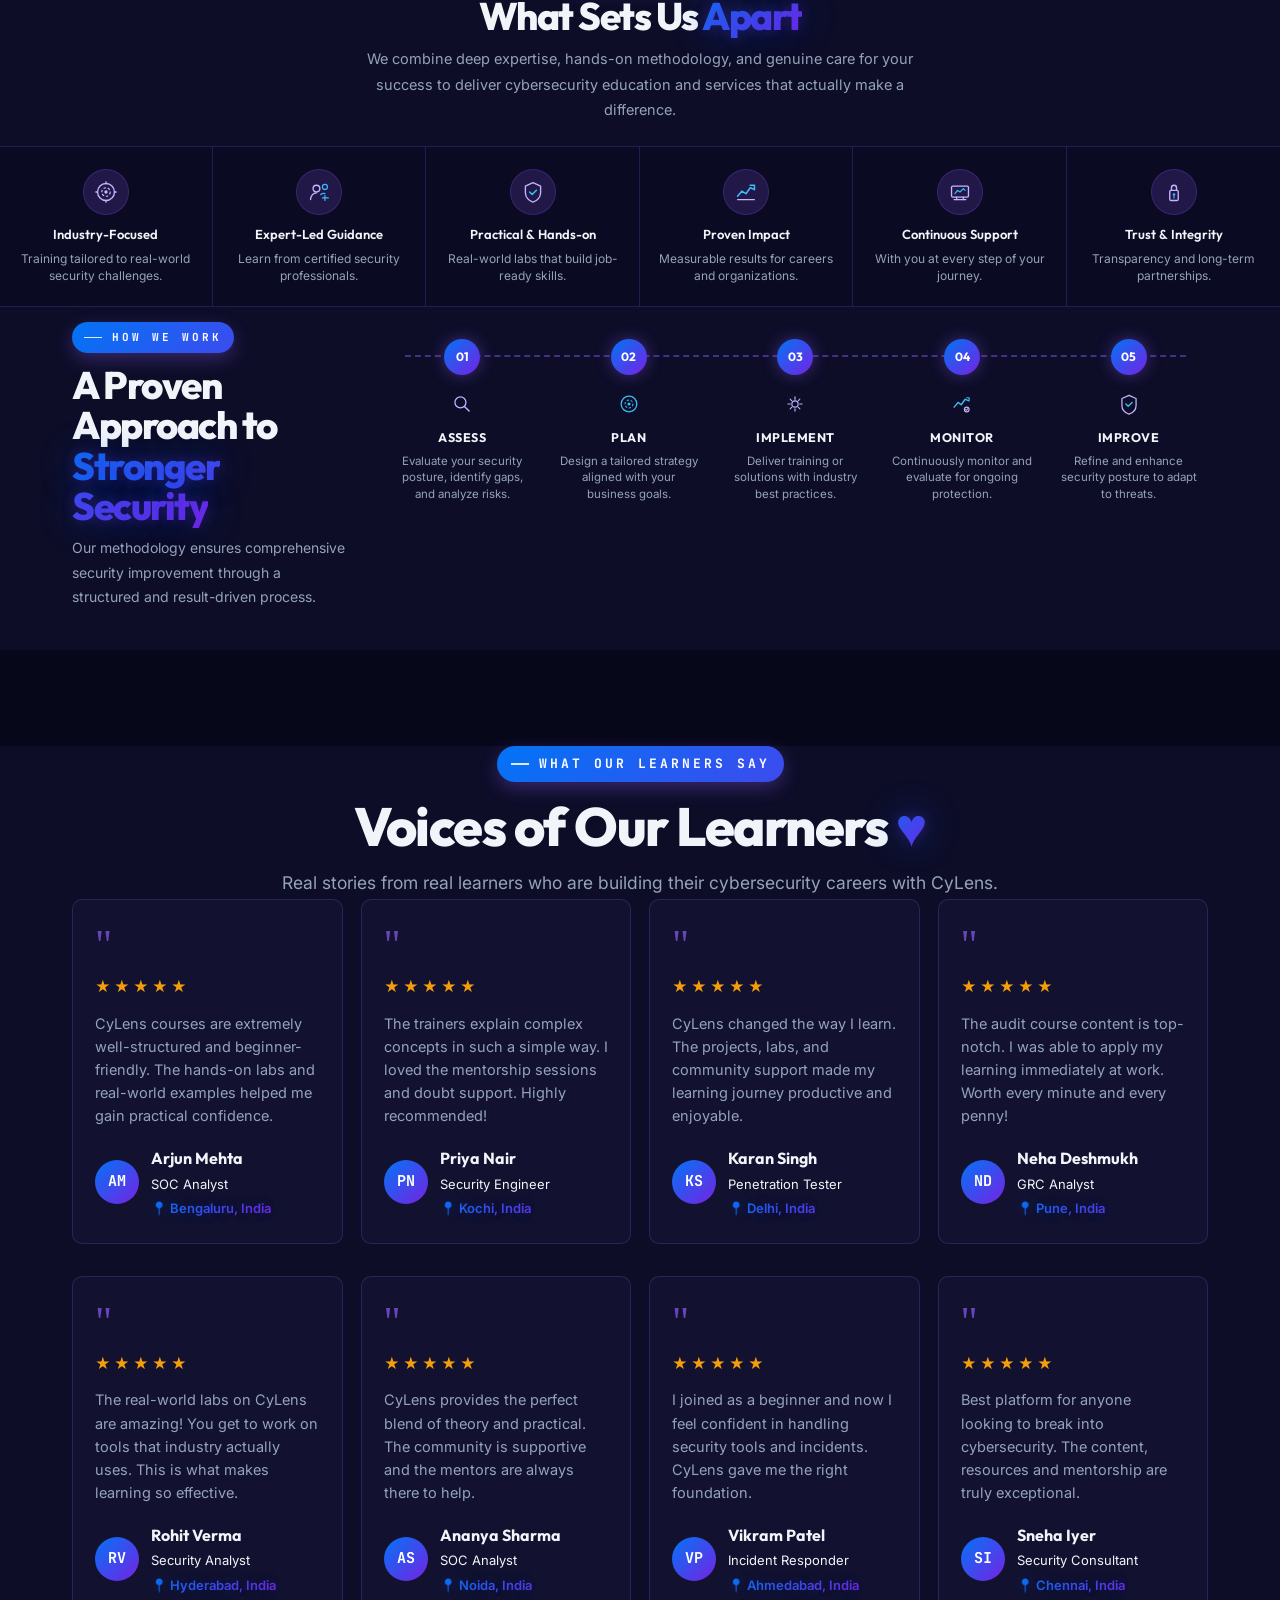
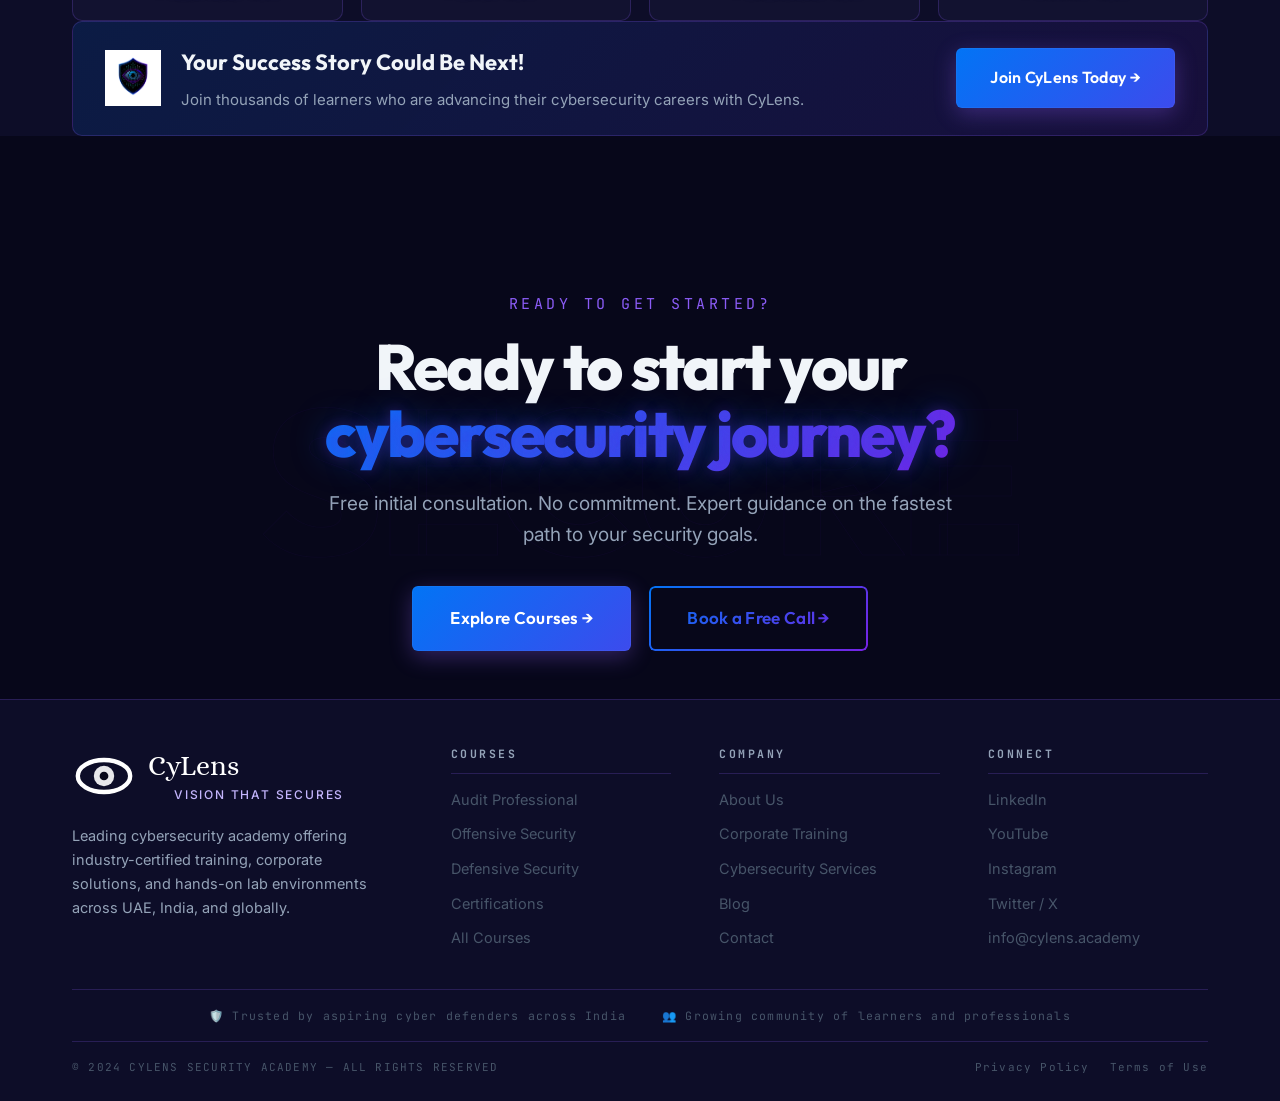
==== commit 947fc717: "Swap site-wide logo to new shield/eye image, use in Mission center - Replaced img/cylens-logo.png wi" ====
--- a/index.html
+++ b/index.html
@@ -337,9 +337,9 @@
         <div class="quad-title">Detect</div>
         <div class="quad-desc">Monitor and detect in real-time</div>
       </div>
-      <!-- Center: cyber shield with eye -->
+      <!-- Center: CyLens logo -->
       <div class="shield-center">
-        <img src="img/cylens-shield.png" alt="CyLens Shield"/>
+        <img src="img/cylens-logo.png" alt="CyLens"/>
       </div>
       <!-- PROTECT -->
       <div class="quad-card bot-left">
--- a/css/style.css
+++ b/css/style.css
@@ -150,14 +150,18 @@
 .screen-2 .mission-grid h2.s-title { font-size: clamp(30px, 3.3vw, 46px); margin-bottom: 12px; }
 .screen-2 .mission-grid p { font-size: 16px !important; line-height: 1.65 !important; margin-bottom: 20px !important; }
 .screen-2 .mission-grid .btn-primary { padding: 12px 26px; font-size: 14.5px; }
-.screen-2 .shield-diagram { min-height: 340px; }
-.screen-2 .shield-center { width: 300px; height: 300px; }
+.screen-2 .shield-diagram {
+  min-height: 480px;
+  grid-template-columns: 210px 1fr 210px;
+  row-gap: 26px;
+}
+.screen-2 .shield-center { max-width: 460px; }
 .screen-2 .shield-center img { width: 100% !important; height: 100% !important; }
-.screen-2 .quad-card { min-width: 158px; padding: 12px 14px; }
-.screen-2 .quad-icon { font-size: 18px; margin-bottom: 4px; }
-.screen-2 .quad-icon svg { width: 18px; height: 18px; }
-.screen-2 .quad-title { font-size: 13px; margin-bottom: 3px; letter-spacing: .8px; }
-.screen-2 .quad-desc { font-size: 11.5px; line-height: 1.4; }
+.screen-2 .quad-card { max-width: 210px; min-height: 104px; padding: 16px 18px; }
+.screen-2 .quad-icon { font-size: 22px; margin-bottom: 8px; }
+.screen-2 .quad-icon svg { width: 22px; height: 22px; }
+.screen-2 .quad-title { font-size: 16px; margin-bottom: 5px; letter-spacing: 1px; }
+.screen-2 .quad-desc { font-size: 13px; line-height: 1.5; }
 .screen-2 .s-title { font-size: clamp(28px, 3vw, 42px); margin-bottom: 10px; }
 .screen-2 .s-sub { font-size: 14.5px; max-width: 560px; }
 .screen-2 .s-label { font-size: 11px; padding: 6px 12px; margin-bottom: 12px; }
@@ -1013,18 +1017,29 @@
    HOMEPAGE — MISSION SECTION
 ================================================================ */
 .mission-grid {
-  display: grid; grid-template-columns: 1fr 1fr;
-  gap: 80px; align-items: center;
-}
-
+  display: grid; grid-template-columns: 0.78fr 1.22fr;
+  gap: 56px; align-items: center;
+}
+
+/* 3-col, 2-row grid: card | image | card on each row */
 .shield-diagram {
-  position: relative; display: flex;
-  align-items: center; justify-content: center;
-  min-height: 460px;
+  display: grid;
+  grid-template-columns: 230px 1fr 230px;
+  grid-template-rows: 1fr 1fr;
+  column-gap: 0;
+  row-gap: 32px;
+  align-items: center;
+  justify-items: center;
+  min-height: 560px;
+  position: relative;
 }
 /* Center logo (no more hexagon clip) */
 .shield-center {
-  width: 360px; height: 360px;
+  grid-column: 2;
+  grid-row: 1 / span 2;
+  justify-self: center; align-self: center;
+  width: 100%; max-width: 540px;
+  aspect-ratio: 1 / 1;
   background: transparent;
   clip-path: none;
   border: none;
@@ -1034,17 +1049,17 @@
 /* Soft glow behind the shield image */
 .shield-center::before {
   content: '';
-  position: absolute; inset: -10%;
+  position: absolute; inset: -8%;
   border-radius: 50%;
   background: radial-gradient(circle, rgba(2,116,245,0.28) 0%, rgba(118,34,229,0.18) 45%, transparent 75%);
-  filter: blur(28px);
+  filter: blur(32px);
   z-index: -1;
   pointer-events: none;
 }
 .shield-center img {
   width: 100% !important; height: 100% !important;
   object-fit: contain;
-  filter: drop-shadow(0 0 24px rgba(2,116,245,0.35)) drop-shadow(0 0 40px rgba(118,34,229,0.25));
+  filter: drop-shadow(0 0 24px rgba(2,116,245,0.4)) drop-shadow(0 0 48px rgba(118,34,229,0.3));
 }
 .shield-center-text {
   font-family: 'Outfit', sans-serif; font-size: 13px;
@@ -1052,13 +1067,17 @@
   text-align: center; letter-spacing: 1px;
 }
 .quad-card {
-  position: absolute;
+  /* Grid-positioned, uniform size — all 4 cards identical */
+  width: 100%;
+  max-width: 230px;
+  min-height: 116px;
   background: rgba(13,13,38,0.88);
   border: 1px solid var(--border);
   border-radius: 12px;
-  padding: 16px 20px; min-width: 180px; text-align: center;
+  padding: 20px 22px; text-align: center;
   backdrop-filter: blur(6px);
-  transition: border-color .3s, transform .3s, box-shadow .3s;
+  display: flex; flex-direction: column; justify-content: center;
+  transition: border-color .3s, transform .3s, box-shadow .3s, margin .3s;
   z-index: 2;
 }
 .quad-card:hover {
@@ -1066,22 +1085,23 @@
   transform: translateY(-2px);
   box-shadow: 0 8px 24px rgba(139,92,246,0.18);
 }
-.quad-card.top-left  { top: 0; left: 0; }
-.quad-card.top-right { top: 0; right: 0; }
-.quad-card.bot-left  { bottom: 0; left: 0; }
-.quad-card.bot-right { bottom: 0; right: 0; }
-.quad-icon { font-size: 22px; margin-bottom: 8px; }
+/* Place each card in its grid cell, justified TOWARD the image */
+.quad-card.top-left  { grid-column: 1; grid-row: 1; justify-self: end;   }
+.quad-card.top-right { grid-column: 3; grid-row: 1; justify-self: start; }
+.quad-card.bot-left  { grid-column: 1; grid-row: 2; justify-self: end;   }
+.quad-card.bot-right { grid-column: 3; grid-row: 2; justify-self: start; }
+.quad-icon { font-size: 24px; margin-bottom: 12px; }
 .quad-title {
-  font-family: 'Outfit', sans-serif; font-size: 16px;
+  font-family: 'Outfit', sans-serif; font-size: 18px;
   font-weight: 700; color: #fff;
   -webkit-text-fill-color: #fff;
   background: none;
-  letter-spacing: 1px;
+  letter-spacing: 1.2px;
   text-transform: uppercase; margin-bottom: 5px;
 }
 .quad-desc {
-  font-family: 'Inter', sans-serif; font-size: 13px;
-  color: var(--muted); line-height: 1.5;
+  font-family: 'Inter', sans-serif; font-size: 14.5px;
+  color: var(--muted); line-height: 1.55;
 }
 
 
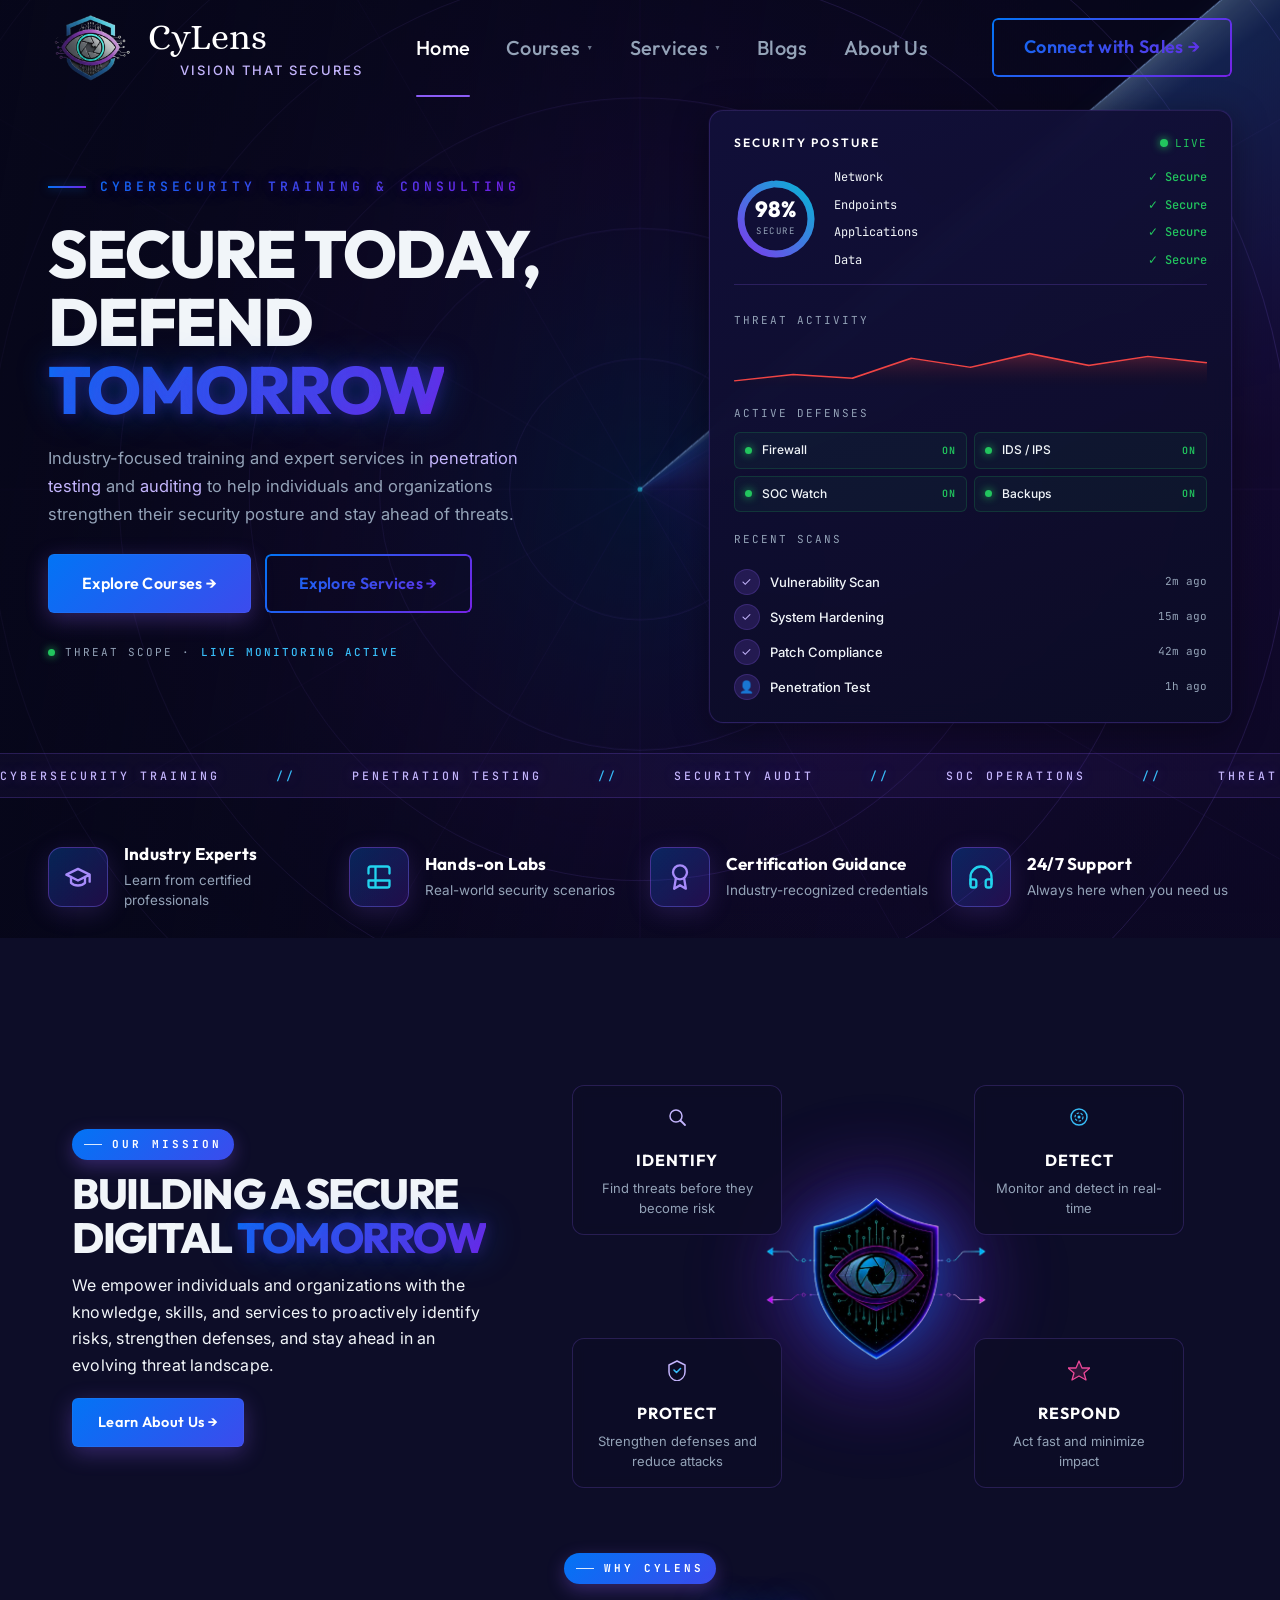
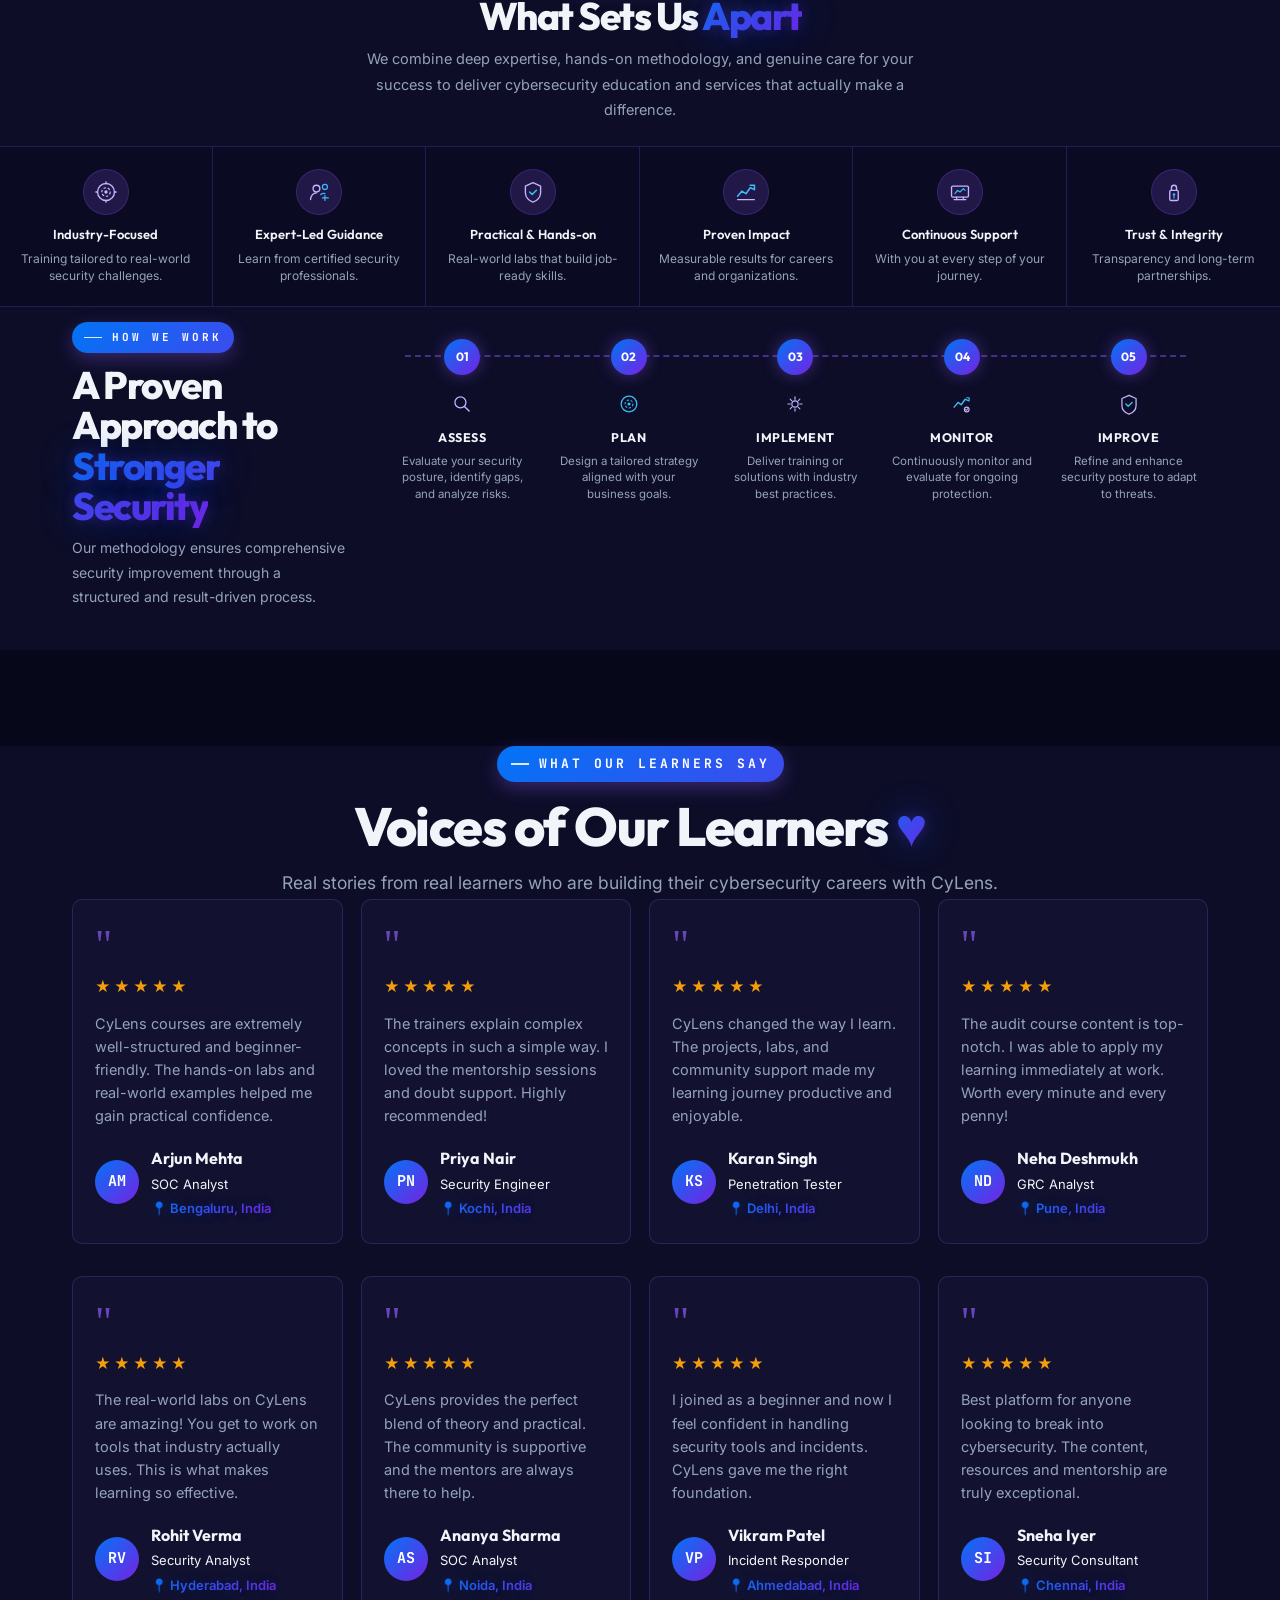
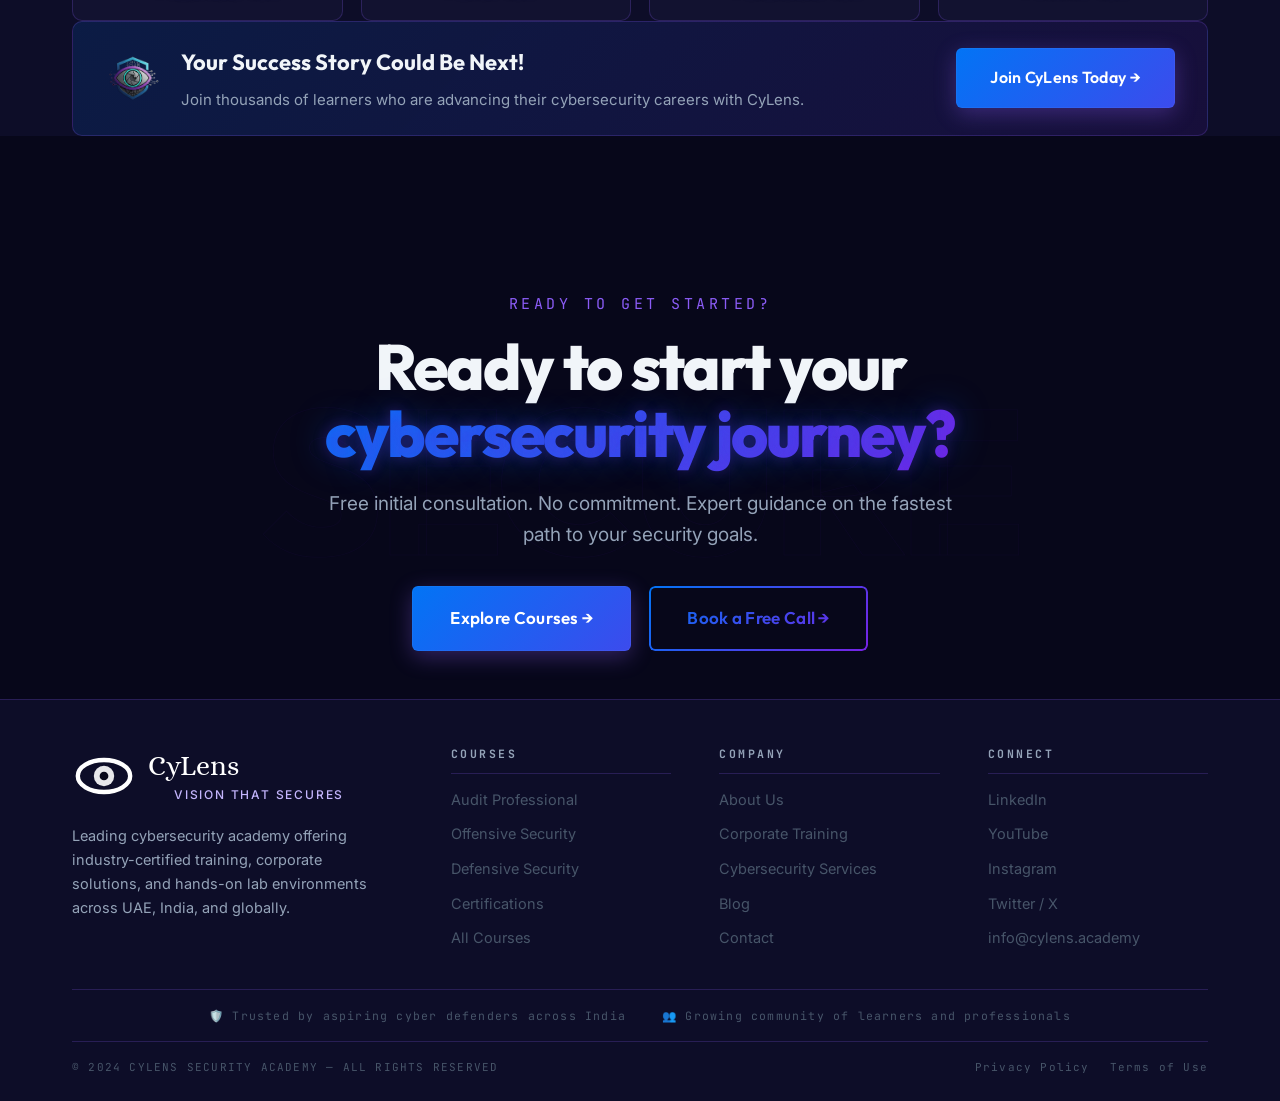
==== commit b9b51393: "Revert "Swap site-wide logo to new shield/eye image, use in Mission center" This reverts commit 947f" ====
--- a/index.html
+++ b/index.html
@@ -337,9 +337,9 @@
         <div class="quad-title">Detect</div>
         <div class="quad-desc">Monitor and detect in real-time</div>
       </div>
-      <!-- Center: CyLens logo -->
+      <!-- Center: cyber shield with eye -->
       <div class="shield-center">
-        <img src="img/cylens-logo.png" alt="CyLens"/>
+        <img src="img/cylens-shield.png" alt="CyLens Shield"/>
       </div>
       <!-- PROTECT -->
       <div class="quad-card bot-left">
--- a/css/style.css
+++ b/css/style.css
@@ -157,7 +157,9 @@
 }
 .screen-2 .shield-center { max-width: 460px; }
 .screen-2 .shield-center img { width: 100% !important; height: 100% !important; }
-.screen-2 .quad-card { max-width: 210px; min-height: 104px; padding: 16px 18px; }
+.screen-2 .quad-card { max-width: 210px; min-height: 104px; padding: 16px 18px; margin-right: -24px; }
+.screen-2 .quad-card.top-right,
+.screen-2 .quad-card.bot-right { margin-right: 0; margin-left: -24px; }
 .screen-2 .quad-icon { font-size: 22px; margin-bottom: 8px; }
 .screen-2 .quad-icon svg { width: 22px; height: 22px; }
 .screen-2 .quad-title { font-size: 16px; margin-bottom: 5px; letter-spacing: 1px; }
@@ -1085,11 +1087,13 @@
   transform: translateY(-2px);
   box-shadow: 0 8px 24px rgba(139,92,246,0.18);
 }
-/* Place each card in its grid cell, justified TOWARD the image */
-.quad-card.top-left  { grid-column: 1; grid-row: 1; justify-self: end;   }
-.quad-card.top-right { grid-column: 3; grid-row: 1; justify-self: start; }
-.quad-card.bot-left  { grid-column: 1; grid-row: 2; justify-self: end;   }
-.quad-card.bot-right { grid-column: 3; grid-row: 2; justify-self: start; }
+/* Place each card in its grid cell, justified TOWARD the image.
+   Negative margin pulls the card ~28px into the middle column so the
+   card sits where the shield's arm terminates. */
+.quad-card.top-left  { grid-column: 1; grid-row: 1; justify-self: end;   margin-right: -28px; }
+.quad-card.top-right { grid-column: 3; grid-row: 1; justify-self: start; margin-left:  -28px; }
+.quad-card.bot-left  { grid-column: 1; grid-row: 2; justify-self: end;   margin-right: -28px; }
+.quad-card.bot-right { grid-column: 3; grid-row: 2; justify-self: start; margin-left:  -28px; }
 .quad-icon { font-size: 24px; margin-bottom: 12px; }
 .quad-title {
   font-family: 'Outfit', sans-serif; font-size: 18px;
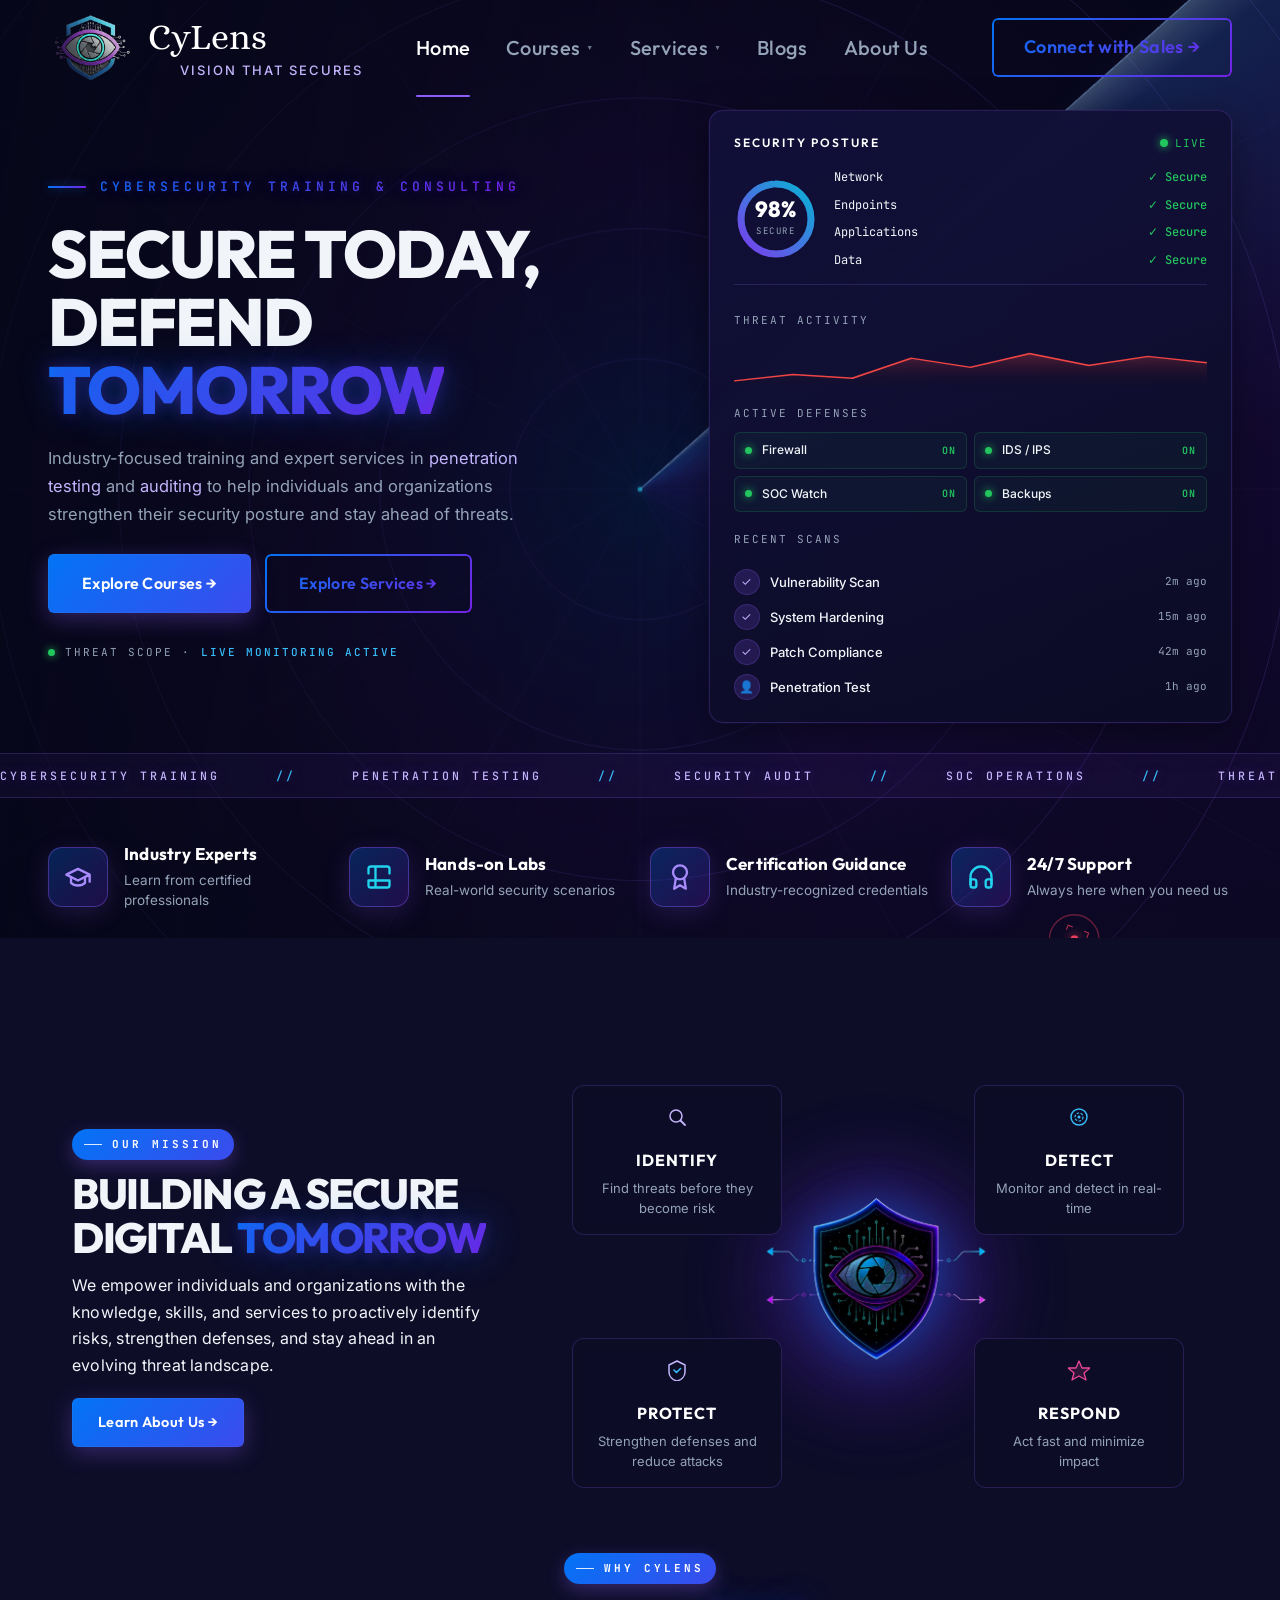
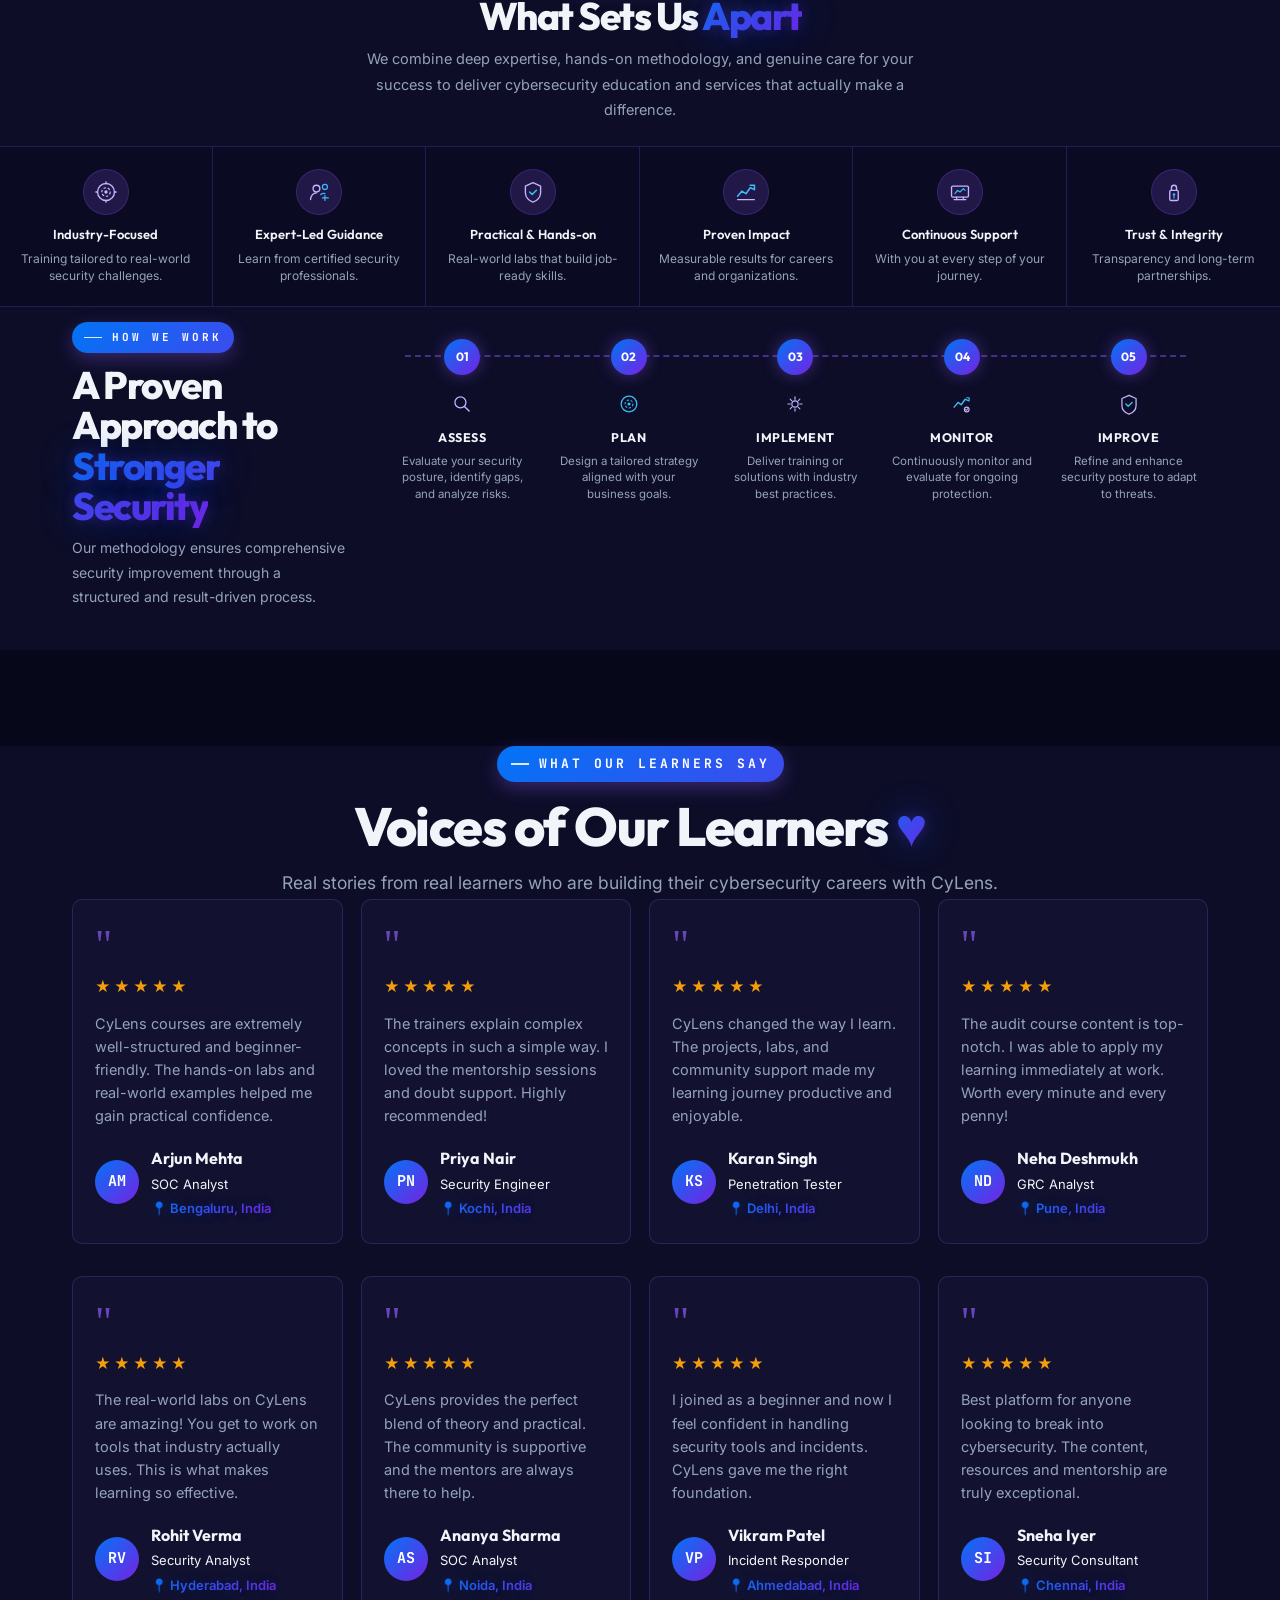
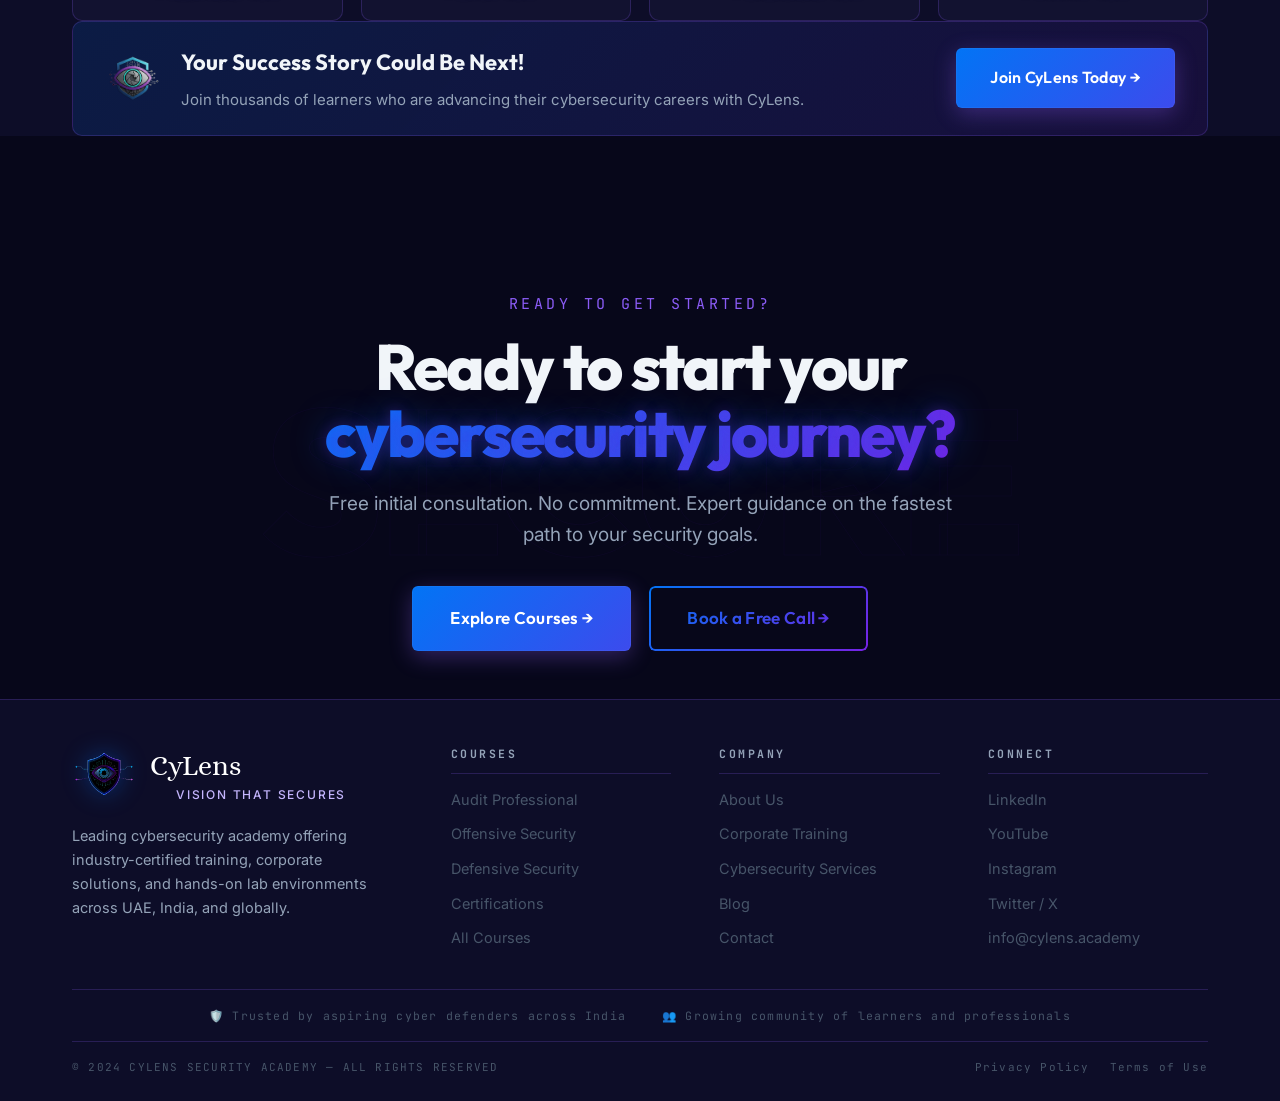
==== commit f46a6ee3: "Footer: replace SVG eye-icon next to CyLens with cylens-shield.png" ====
--- a/index.html
+++ b/index.html
@@ -691,13 +691,7 @@
     <!-- Col 1 -->
     <div>
       <a href="index.html" class="footer-logo">
-        <div class="logo-icon">
-          <svg viewBox="0 0 22 22" fill="none">
-            <ellipse cx="11" cy="11" rx="9" ry="5.5" stroke="white" stroke-width="1.5"/>
-            <circle cx="11" cy="11" r="3.5" fill="white" opacity=".9"/>
-            <circle cx="11" cy="11" r="1.5" fill="#07071a"/>
-          </svg>
-        </div>
+        <img src="img/cylens-shield.png" alt="CyLens" class="footer-shield-img"/>
         <div class="logo-text-wrap">
           <span class="logo-text">CyLens</span>
           <span class="logo-tagline">Vision That Secures</span>
--- a/css/style.css
+++ b/css/style.css
@@ -655,7 +655,14 @@
   display: grid; grid-template-columns: 1.5fr 1fr 1fr 1fr;
   gap: 48px; margin-bottom: 32px;
 }
-.footer-logo { display: flex; align-items: center; gap: 12px; text-decoration: none; }
+.footer-logo { display: flex; align-items: center; gap: 14px; text-decoration: none; }
+.footer-shield-img {
+  width: 60px; height: 60px;
+  object-fit: contain;
+  flex-shrink: 0;
+  filter: drop-shadow(0 0 12px rgba(2,116,245,0.35));
+}
+.screen-4 .footer-shield-img { width: 64px; height: 64px; }
 .footer-about {
   font-family: 'Inter', sans-serif; font-size: 14px;
   color: var(--muted); line-height: 1.75;
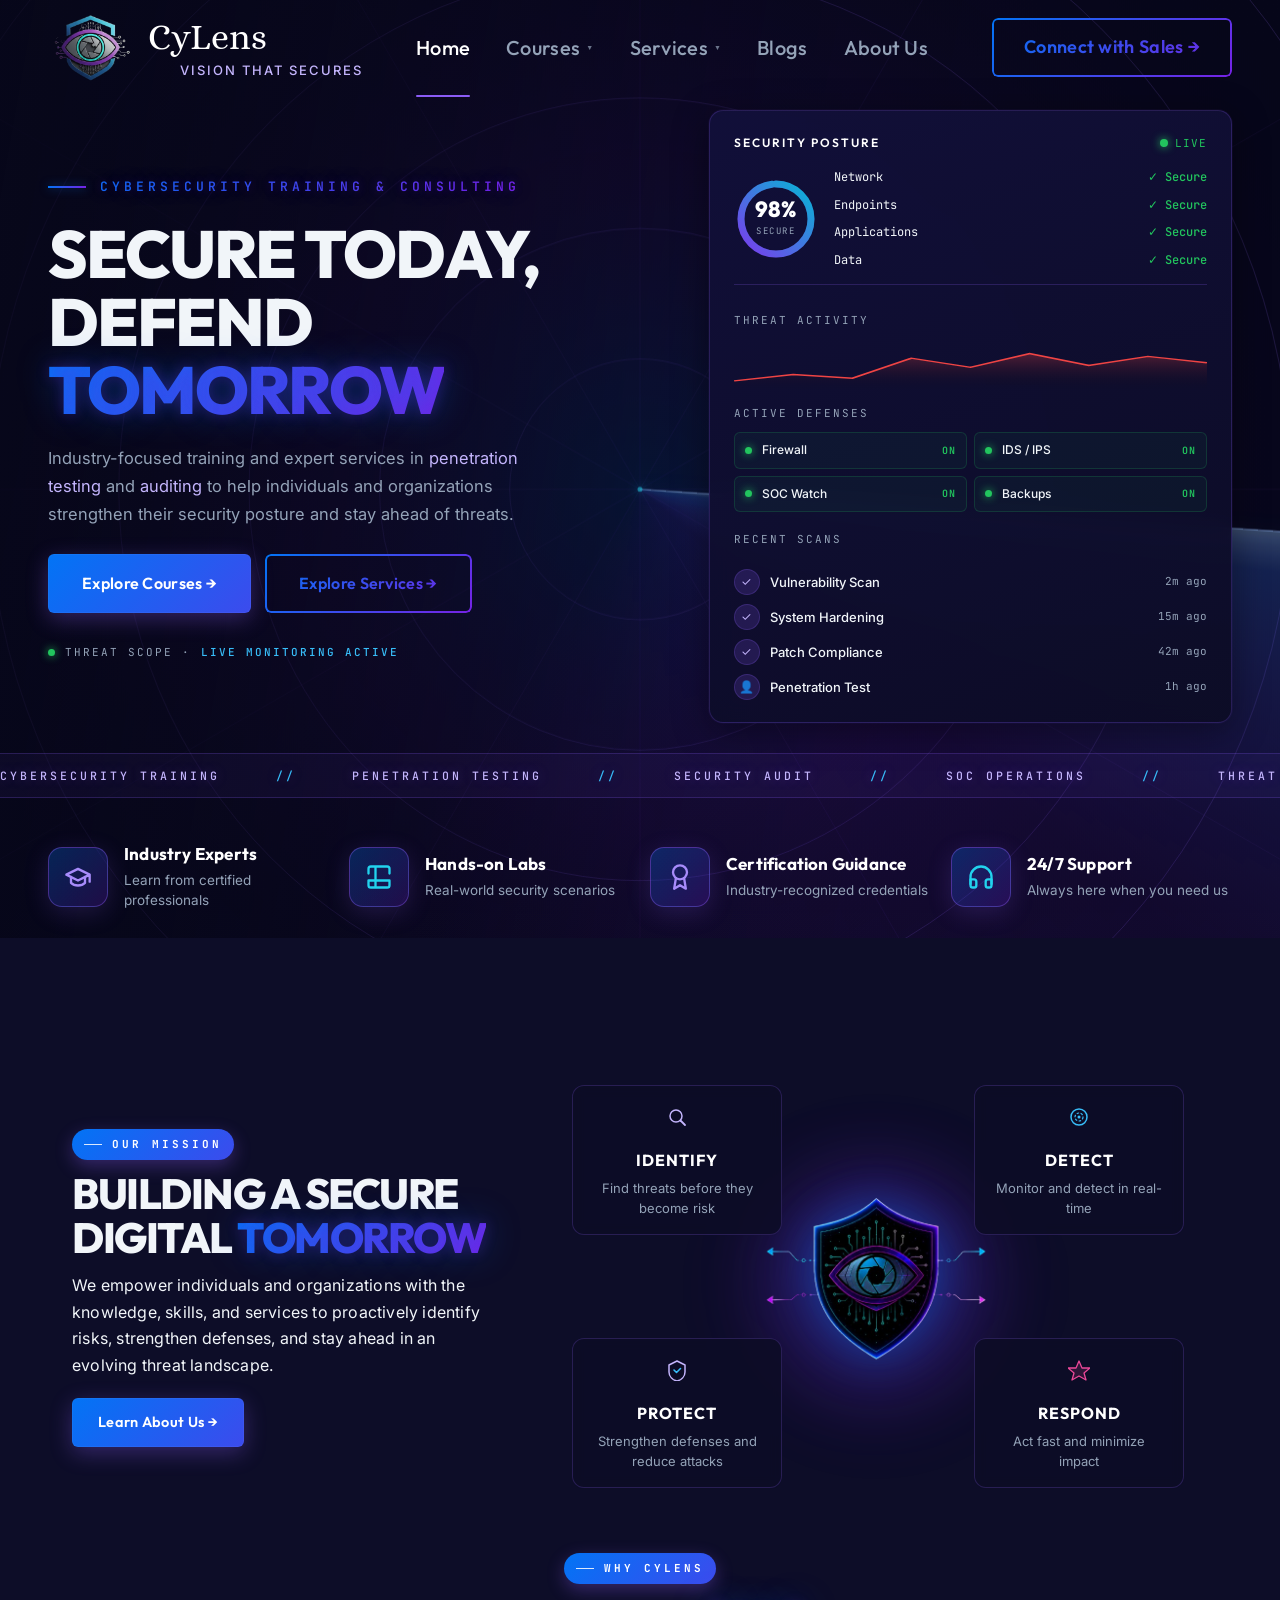
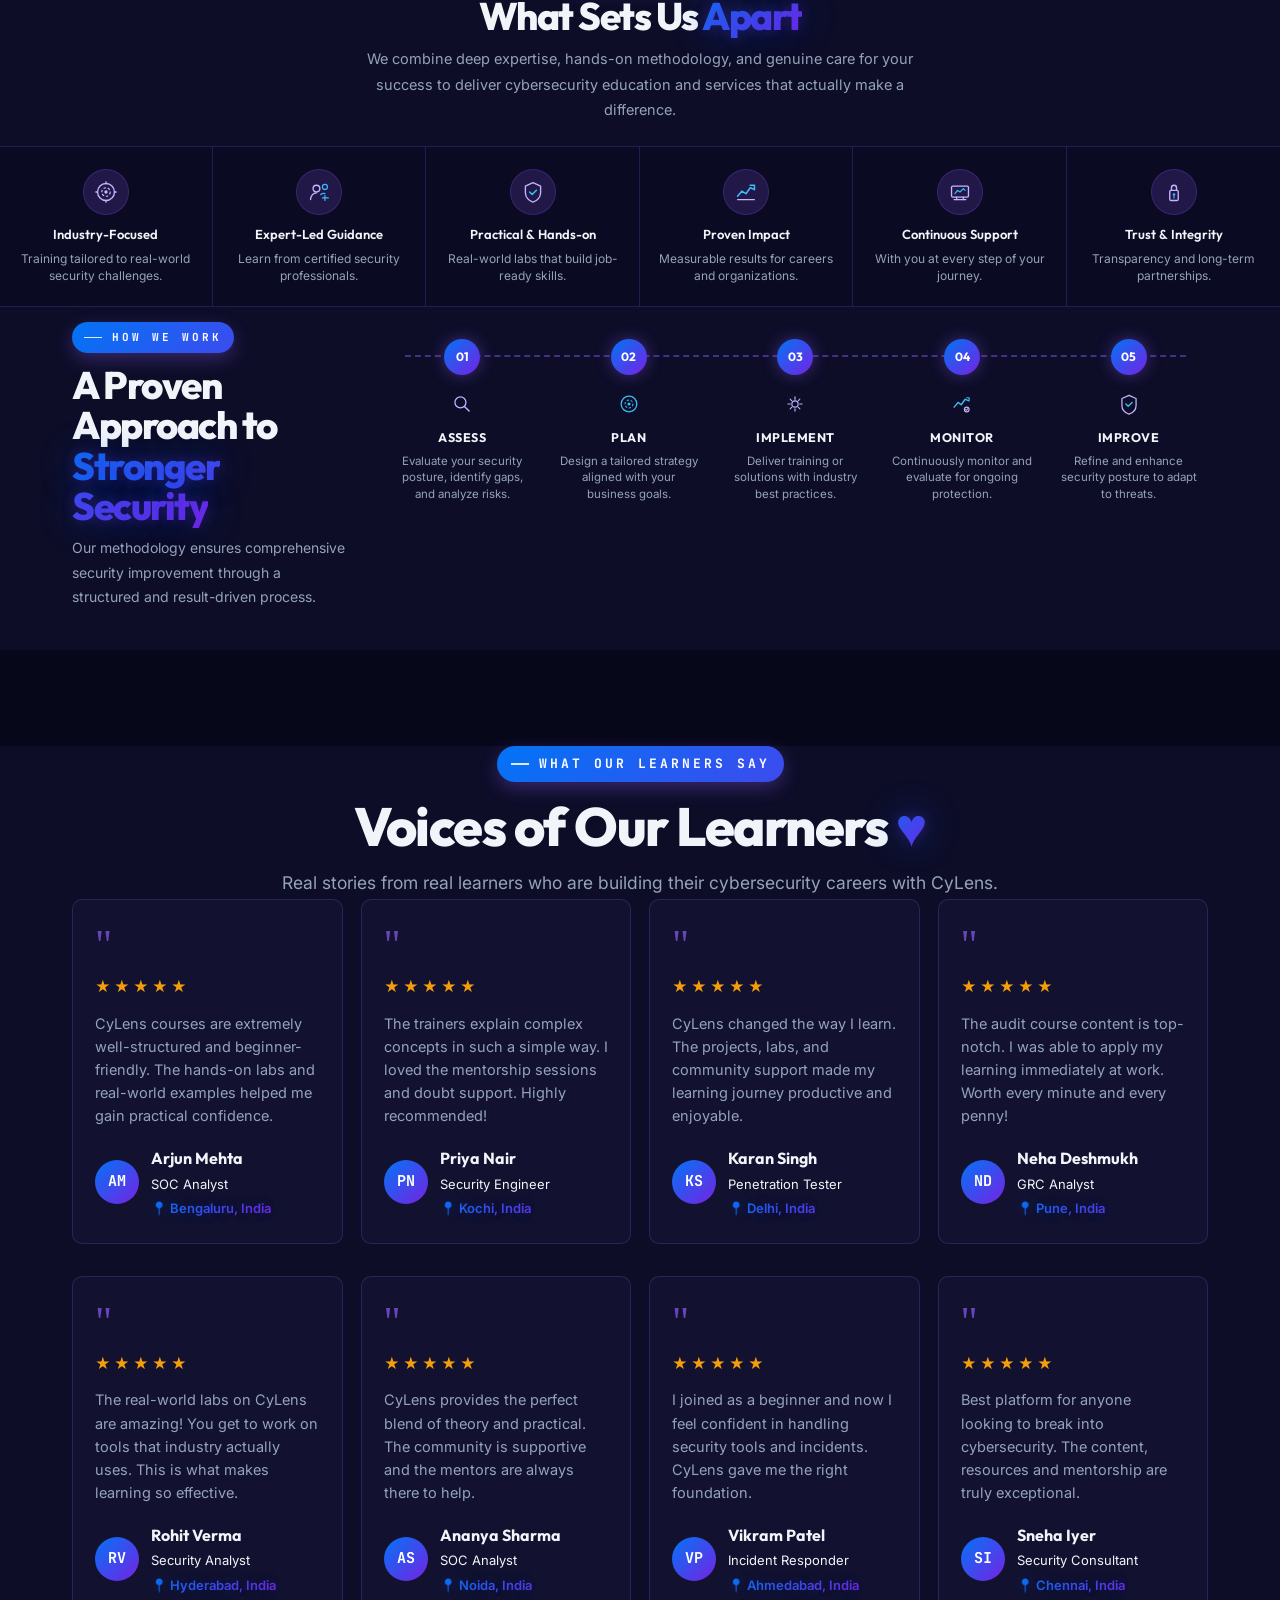
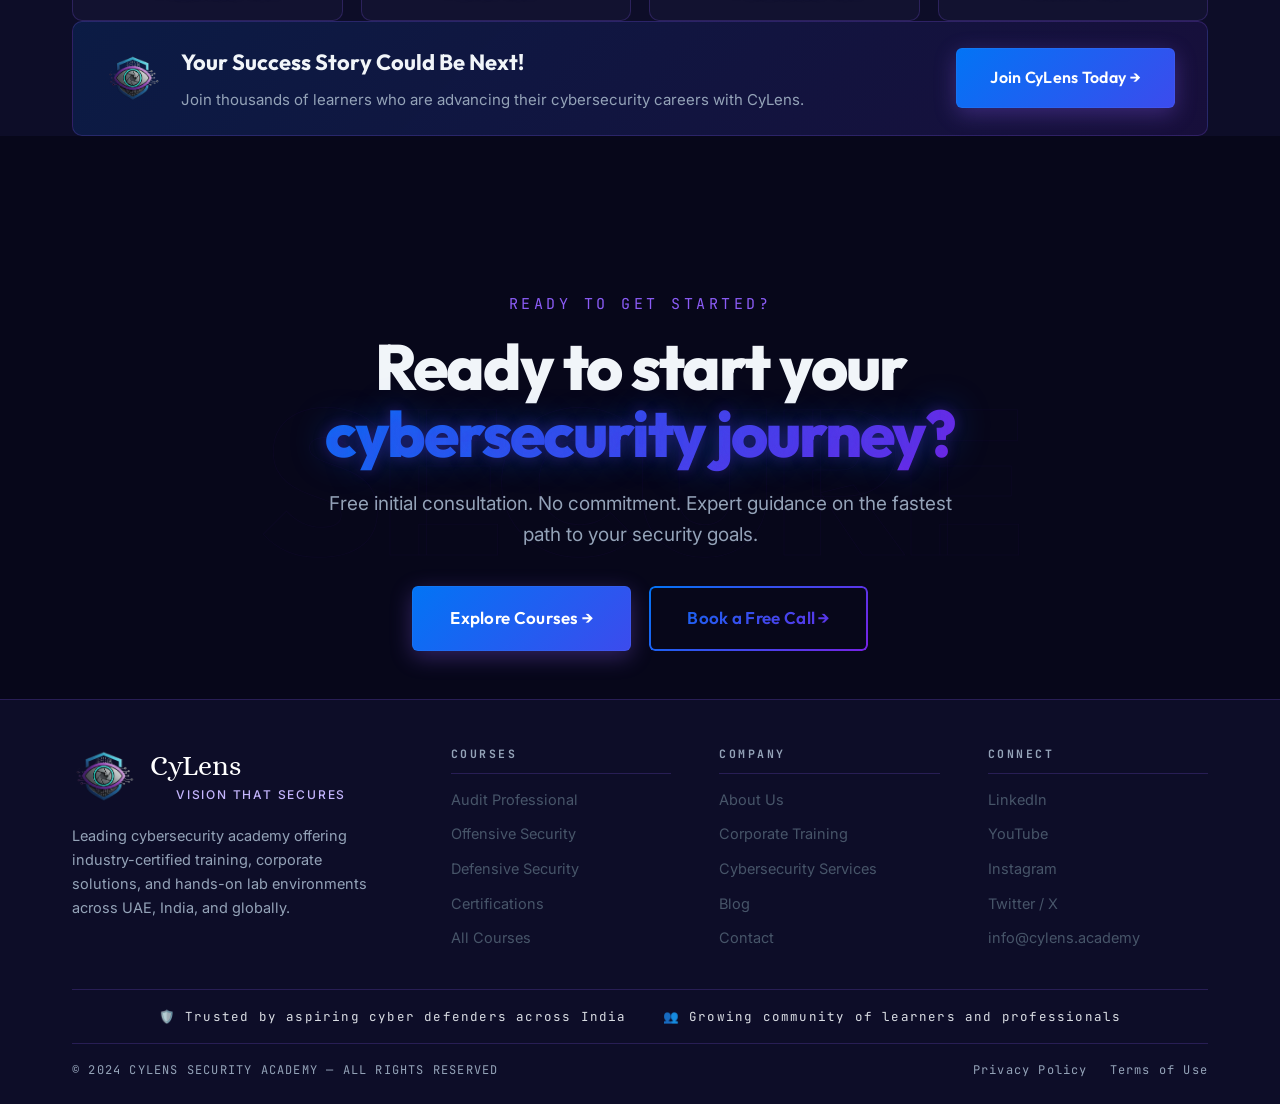
==== commit eb415e5e: "Consistent footer logos, brighter footer text, livelier radar Footers: - Reverted the previous swap." ====
--- a/index.html
+++ b/index.html
@@ -691,7 +691,7 @@
     <!-- Col 1 -->
     <div>
       <a href="index.html" class="footer-logo">
-        <img src="img/cylens-shield.png" alt="CyLens" class="footer-shield-img"/>
+        <img src="img/cylens-logo.png" alt="CyLens Logo" class="nav-logo-img"/>
         <div class="logo-text-wrap">
           <span class="logo-text">CyLens</span>
           <span class="logo-tagline">Vision That Secures</span>
--- a/css/style.css
+++ b/css/style.css
@@ -258,9 +258,9 @@
 .screen-4 .footer-col h4 { margin-bottom: 14px; padding-bottom: 9px; font-size: 11.5px; letter-spacing: 2.5px; }
 .screen-4 .footer-col a { font-size: 14.5px; margin-bottom: 10px; }
 .screen-4 .footer-trust { padding: 16px 0; margin-bottom: 16px; gap: 36px; }
-.screen-4 .footer-trust-item { font-size: 11.5px; letter-spacing: 1.2px; }
+.screen-4 .footer-trust-item { font-size: 12.5px; letter-spacing: 1.2px; color: var(--text); opacity: 0.9; }
 .screen-4 .footer-bottom { padding-top: 0; }
-.screen-4 .footer-copy, .screen-4 .footer-legal a { font-size: 11px; letter-spacing: 1.2px; }
+.screen-4 .footer-copy, .screen-4 .footer-legal a { font-size: 12px; letter-spacing: 1.2px; color: var(--muted); }
 ::-webkit-scrollbar { width: 4px; }
 ::-webkit-scrollbar-track { background: var(--bg); }
 ::-webkit-scrollbar-thumb { background: var(--purple); border-radius: 2px; }
@@ -656,13 +656,6 @@
   gap: 48px; margin-bottom: 32px;
 }
 .footer-logo { display: flex; align-items: center; gap: 14px; text-decoration: none; }
-.footer-shield-img {
-  width: 60px; height: 60px;
-  object-fit: contain;
-  flex-shrink: 0;
-  filter: drop-shadow(0 0 12px rgba(2,116,245,0.35));
-}
-.screen-4 .footer-shield-img { width: 64px; height: 64px; }
 .footer-about {
   font-family: 'Inter', sans-serif; font-size: 14px;
   color: var(--muted); line-height: 1.75;
@@ -690,9 +683,10 @@
   margin-bottom: 22px;
 }
 .footer-trust-item {
-  font-family: 'JetBrains Mono', monospace; font-size: 10px;
-  color: var(--dim); letter-spacing: 1px;
+  font-family: 'JetBrains Mono', monospace; font-size: 12px;
+  color: var(--text); letter-spacing: 1.2px;
   display: flex; align-items: center; gap: 8px;
+  opacity: 0.85;
 }
 .footer-bottom {
   display: flex; justify-content: space-between;
@@ -700,13 +694,13 @@
 }
 .footer-copy {
   font-family: 'JetBrains Mono', monospace;
-  font-size: 10px; color: var(--dim); letter-spacing: 1px;
-}
-.footer-legal { display: flex; gap: 20px; }
+  font-size: 12px; color: var(--muted); letter-spacing: 1.2px;
+}
+.footer-legal { display: flex; gap: 22px; }
 .footer-legal a {
   font-family: 'JetBrains Mono', monospace;
-  font-size: 10px; letter-spacing: 1px;
-  color: var(--dim); text-decoration: none; transition: color .2s;
+  font-size: 12px; letter-spacing: 1.2px;
+  color: var(--muted); text-decoration: none; transition: color .2s;
 }
 .footer-legal a:hover { color: var(--purple-light); }
 
